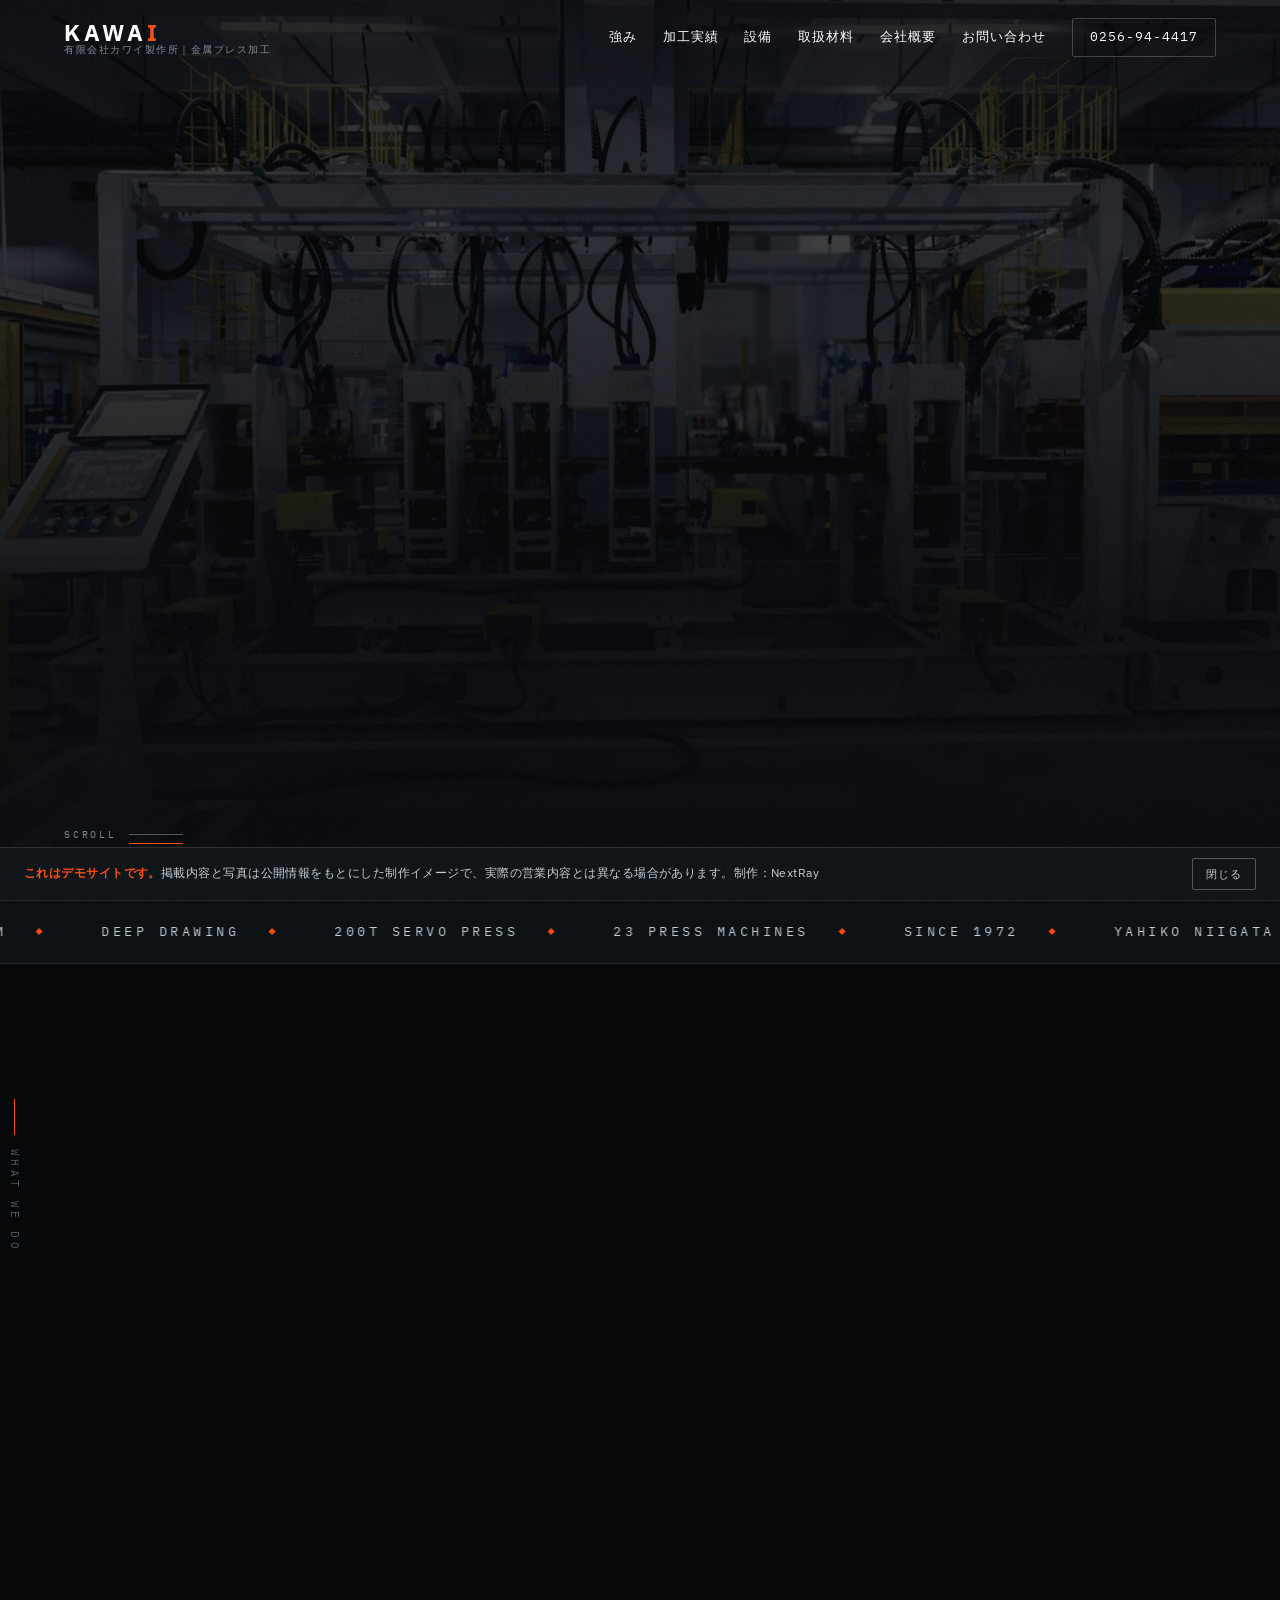
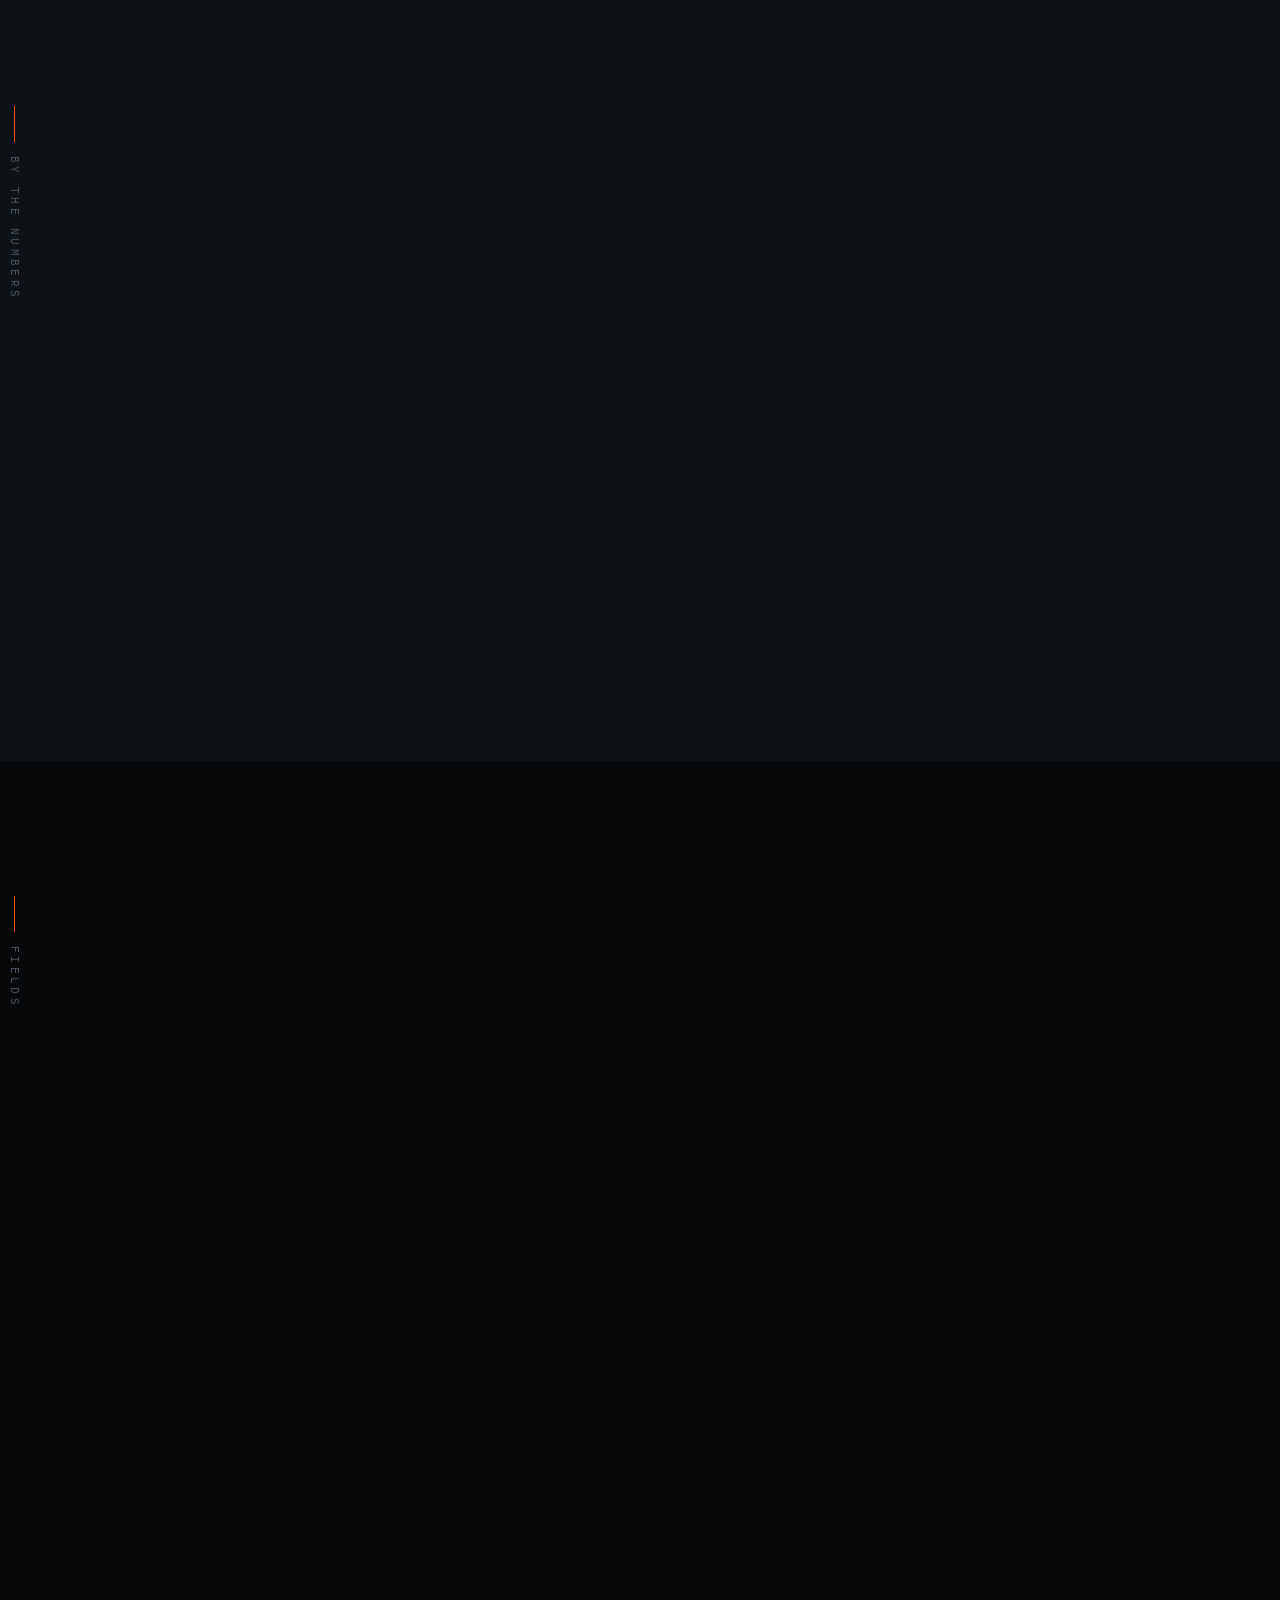
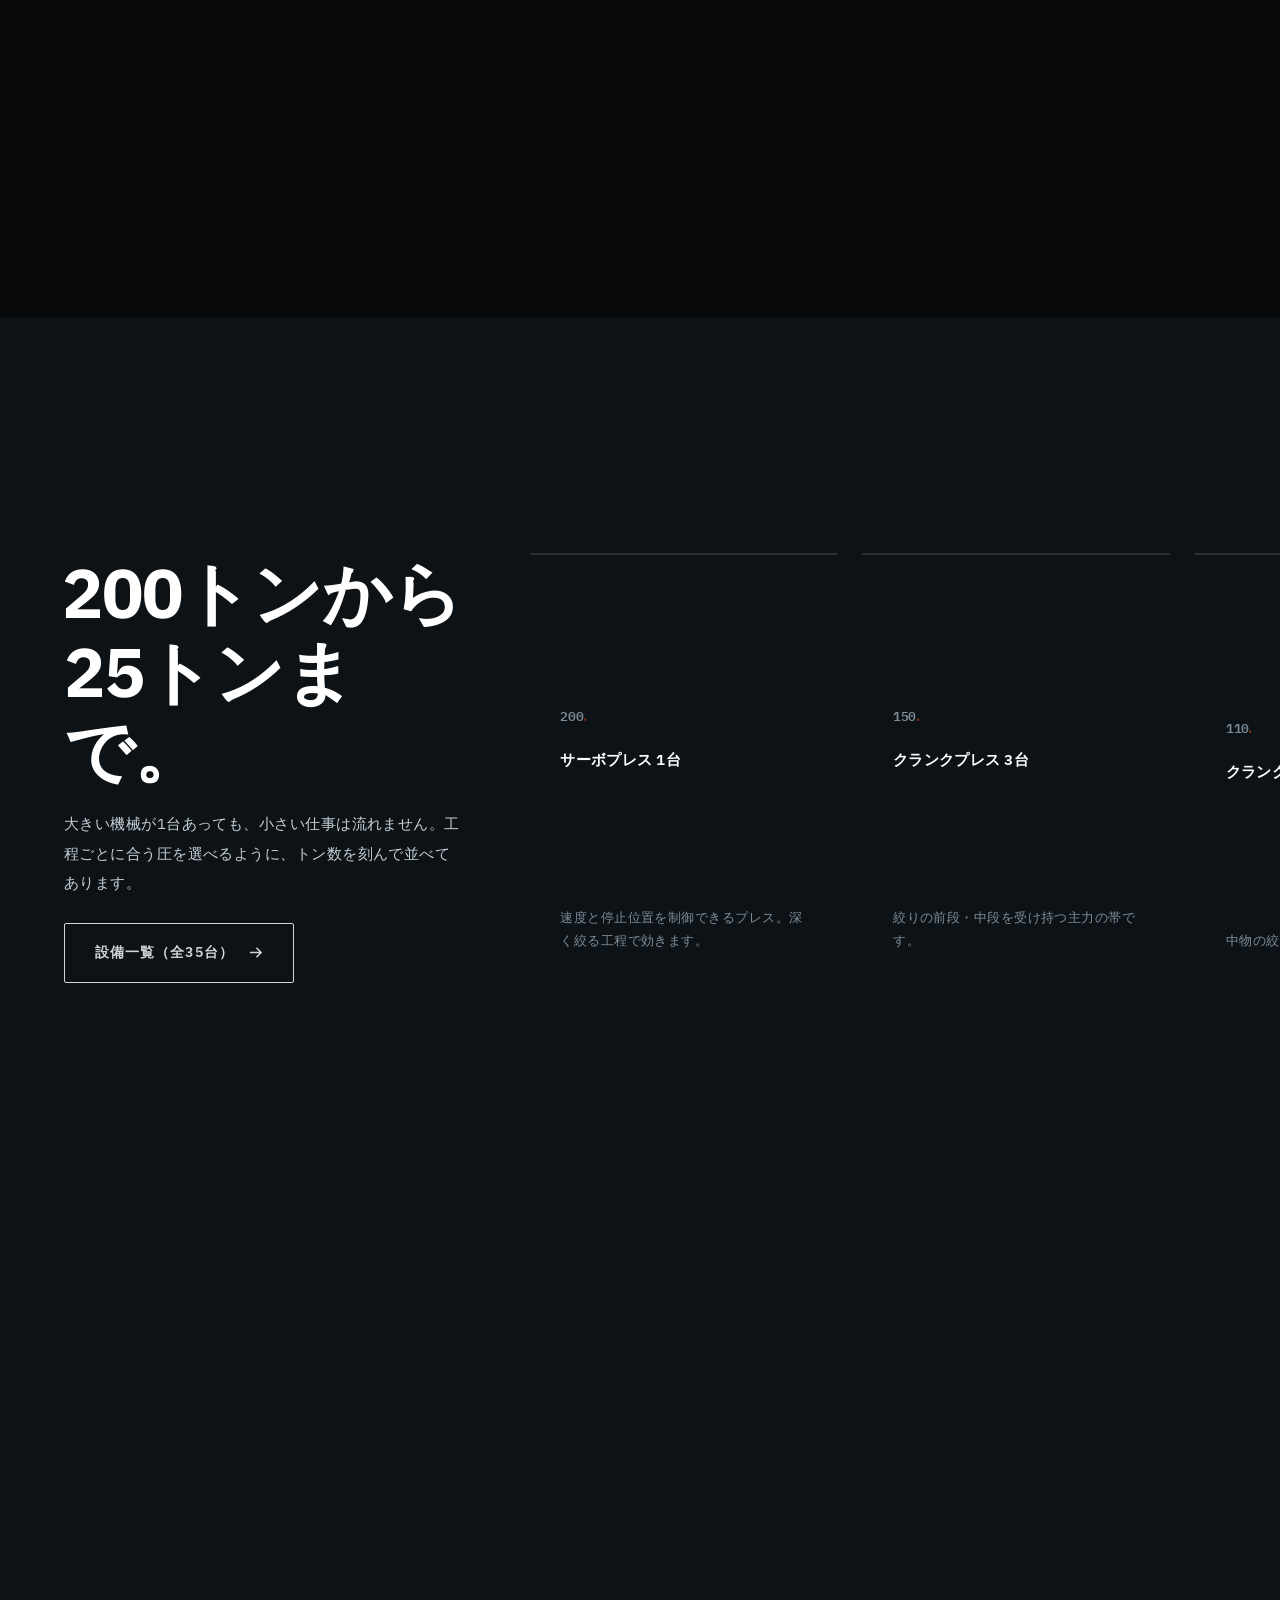
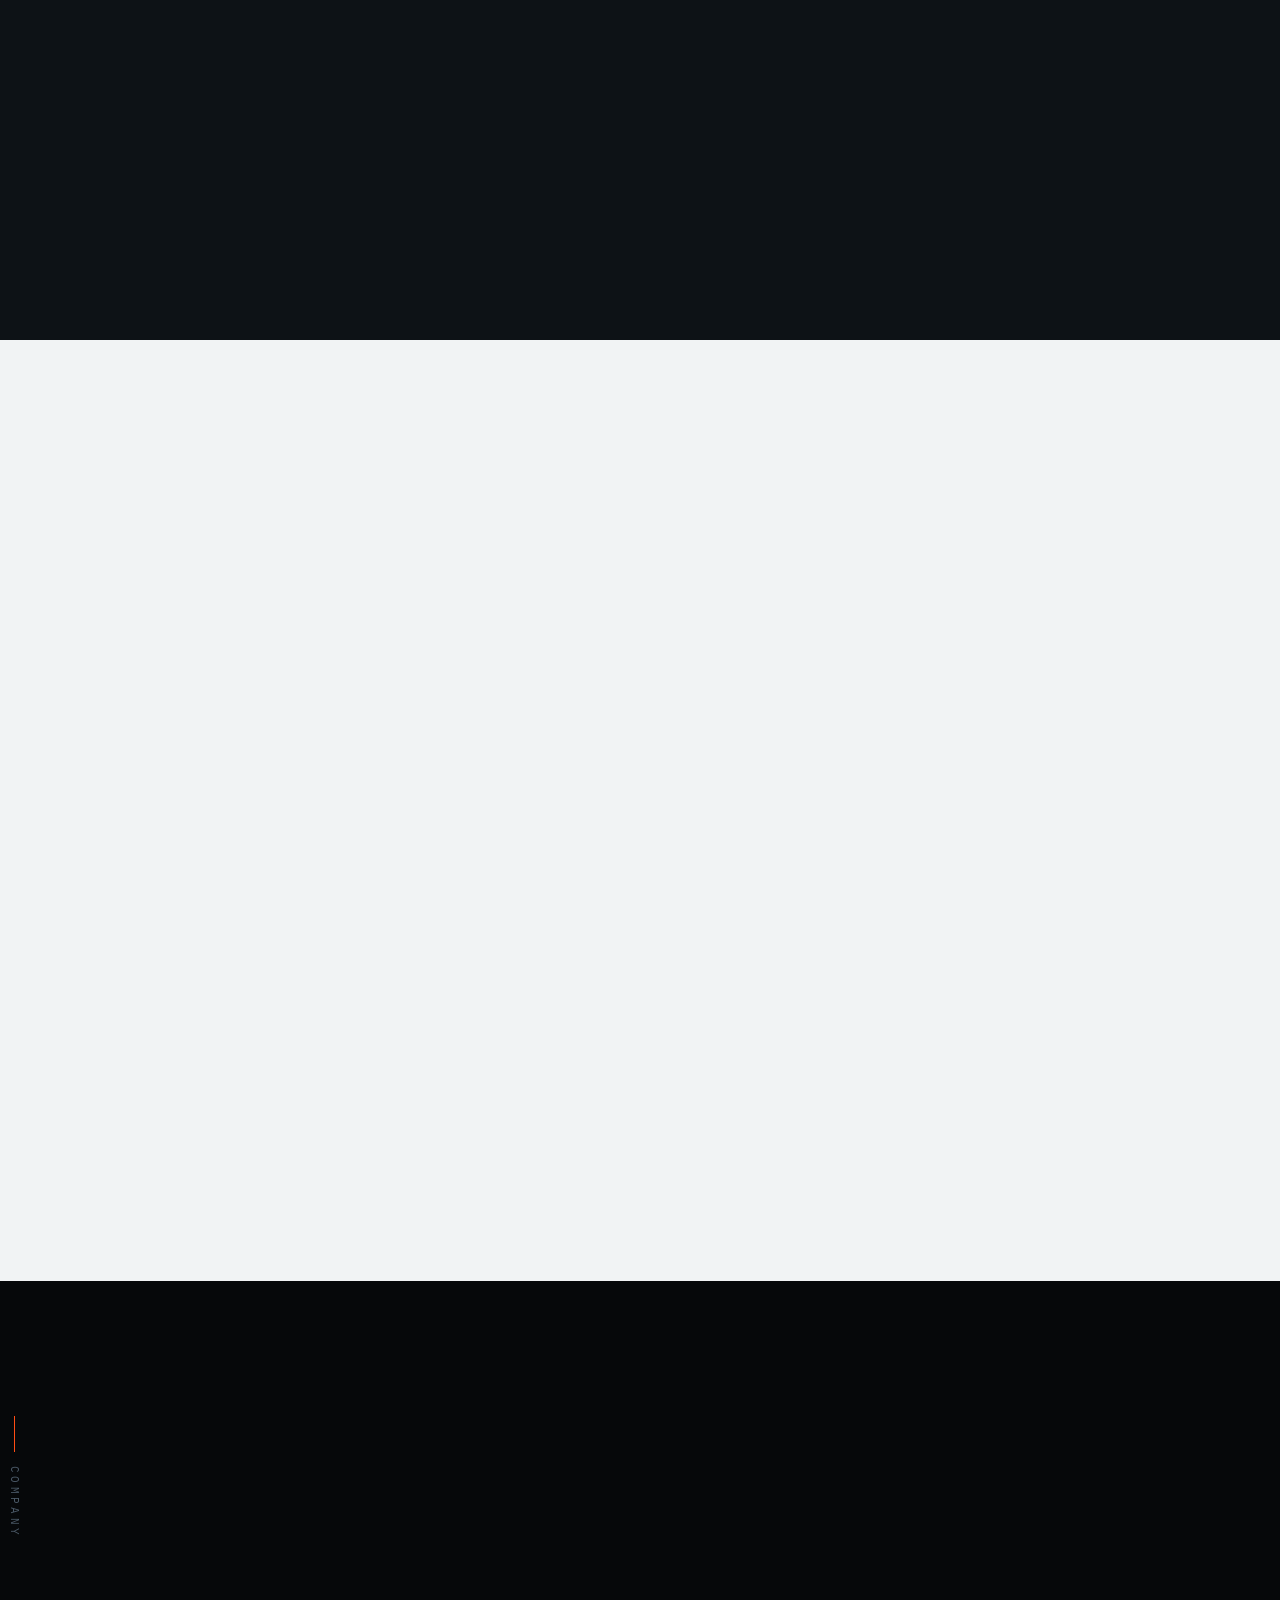
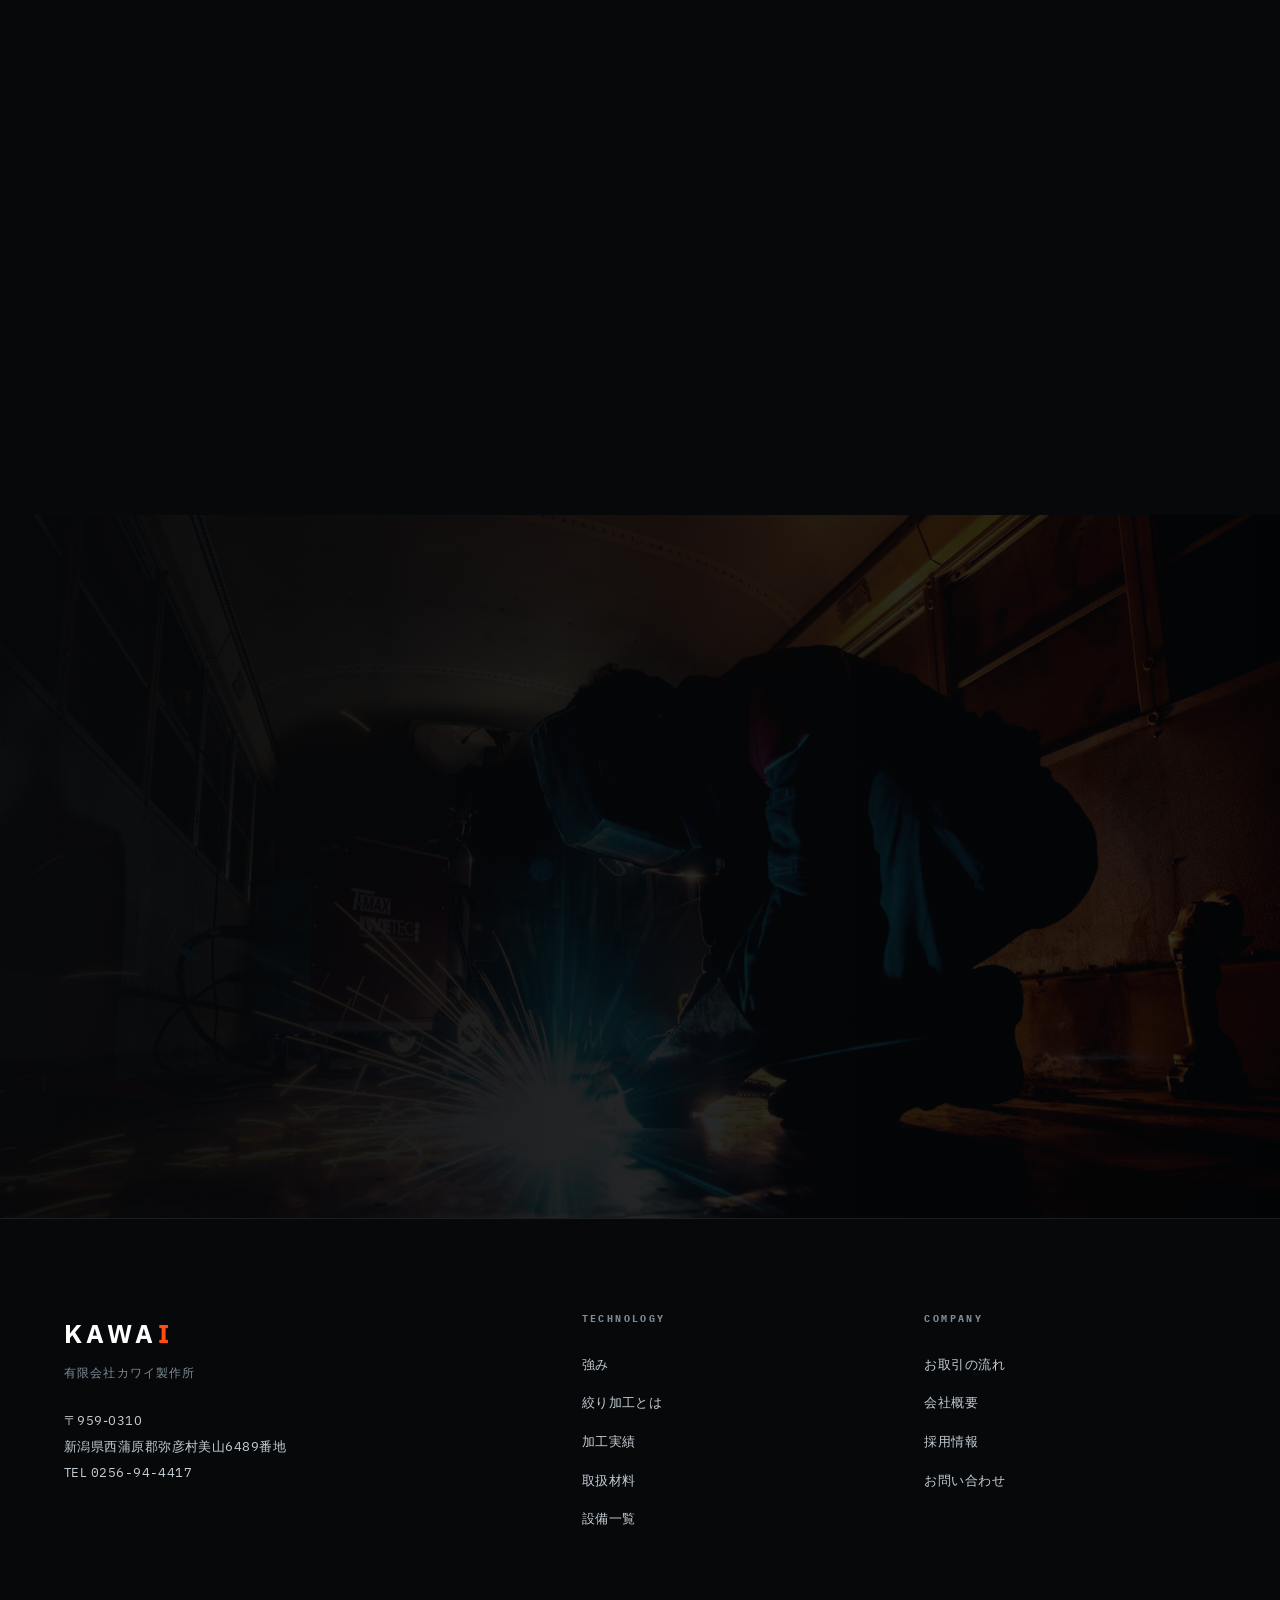
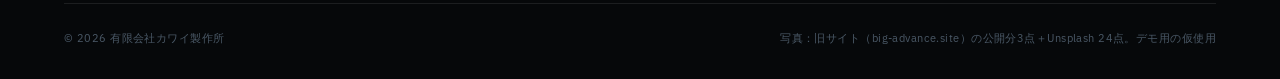
==== index.html @ a00d1c65 "カワイ製作所 デモサイト（10ページ） 薄物ステンレス絞り加工の提案用デモ。旧サイト（ビッグアドバンス内5ページ）の リニューアル提案として制作。静的HTML＋CSS＋素のJS、外部ライブラリ0件。 " ====
<!DOCTYPE html>
<html lang="ja">
<head>
<meta charset="UTF-8">
<meta name="viewport" content="width=device-width, initial-scale=1">
<title>金属プレス加工なら有限会社カワイ製作所｜新潟県弥彦村｜薄物ステンレス絞り加工</title>
<meta name="description" content="新潟県西蒲原郡弥彦村の金属プレス加工、有限会社カワイ製作所。薄物ステンレスの絞り加工が得意です。25トンから200トンまでプレス機23台。空調設備・自動車関連部品・調理器具。電話 0256-94-4417。">
<link rel="canonical" href="https://nextrayjp.github.io/kawai-demo/">
<meta name="robots" content="noindex, nofollow">
<meta property="og:type" content="website">
<meta property="og:title" content="金属プレス加工なら有限会社カワイ製作所｜新潟県弥彦村｜薄物ステンレス絞り加工">
<meta property="og:description" content="新潟県西蒲原郡弥彦村の金属プレス加工、有限会社カワイ製作所。薄物ステンレスの絞り加工が得意です。25トンから200トンまでプレス機23台。空調設備・自動車関連部品・調理器具。電話 0256-94-4417。">
<meta property="og:image" content="https://nextrayjp.github.io/kawai-demo/images/hero-press.jpg">
<meta property="og:site_name" content="有限会社カワイ製作所">
<meta name="twitter:card" content="summary_large_image">
<meta name="theme-color" content="#06080A">
<link rel="icon" href="data:image/svg+xml,%3Csvg xmlns='http://www.w3.org/2000/svg' viewBox='0 0 100 100'%3E%3Crect width='100' height='100' fill='%2306080A'/%3E%3Ccircle cx='50' cy='50' r='27' fill='none' stroke='%23FF4D14' stroke-width='9'/%3E%3Cpath d='M50 12v18M50 70v18' stroke='%23F1F3F4' stroke-width='9'/%3E%3C/svg%3E">
<link rel="preconnect" href="https://fonts.googleapis.com">
<link rel="preconnect" href="https://fonts.gstatic.com" crossorigin>
<!-- 欧文だけ。IBM Plex は数字が揃う。和文Webフォントは数MBあるので読み込まない -->
<link href="https://fonts.googleapis.com/css2?family=IBM+Plex+Mono:wght@400;500;600&family=IBM+Plex+Sans:wght@400;500;600;700&display=swap" rel="stylesheet">
<link rel="stylesheet" href="assets/site.css?v=20260903c">
<script type="application/ld+json">
{
  "@context": "https://schema.org",
  "@type": "Organization",
  "name": "有限会社カワイ製作所",
  "alternateName": "カワイ製作所",
  "url": "https://nextrayjp.github.io/kawai-demo/",
  "logo": "https://nextrayjp.github.io/kawai-demo/images/koujou-gaikan.png",
  "image": "https://nextrayjp.github.io/kawai-demo/images/hero-press.jpg",
  "description": "新潟県西蒲原郡弥彦村の金属プレス加工。薄物ステンレスの絞り加工を得意とし、空調設備・自動車関連部品・調理器具の部品を手がけています。",
  "telephone": "+81-256-94-4417",
  "foundingDate": "1972-01-04",
  "numberOfEmployees": { "@type": "QuantitativeValue", "value": 11 },
  "address": {
    "@type": "PostalAddress",
    "addressCountry": "JP",
    "postalCode": "959-0310",
    "addressRegion": "新潟県",
    "addressLocality": "西蒲原郡弥彦村",
    "streetAddress": "美山6489番地"
  },
  "makesOffer": {
    "@type": "Offer",
    "itemOffered": {
      "@type": "Service",
      "name": "金属プレス加工（薄物ステンレス絞り加工）",
      "serviceType": "Metal stamping / Deep drawing"
    }
  }
}
</script>
</head>
<body>
<header class="hd" id="hd">
  <a href="index.html" class="hd-logo">
    <b>KAWA<i>I</i></b>
    <span>有限会社カワイ製作所｜金属プレス加工</span>
  </a>
  <nav class="hd-nav" id="nav" aria-label="メインメニュー">
    <a href="strength.html">強み</a><a href="products.html">加工実績</a><a href="equipment.html">設備</a><a href="materials.html">取扱材料</a><a href="company.html">会社概要</a><a href="contact.html">お問い合わせ</a>
    <a class="hd-tel" href="tel:0256944417">0256-94-4417</a>
  </nav>
  <button class="burger" id="burger" type="button" aria-label="メニューを開く" aria-expanded="false" aria-controls="nav"><i></i><i></i><i></i></button>
</header>
<main>
<section class="hero">
  <div class="hero-bg"><img src="images/hero-press.jpg" alt="プレス機が並ぶ加工現場" fetchpriority="high"></div>
  <div class="hero-in">
    <div class="wrap">
      <h1 class="t-xl rv">薄いステンレスを、<em>絞る</em>。<br>その一点で、五十四年。</h1>
      <div class="hero-row">
        <div>
          <p class="hero-lead rv rv-1">新潟県弥彦村。25トンから200トンまで23台のプレス機を並べ、空調設備・自動車関連部品・調理器具の部品を叩き出しています。形が出るまで工程を割り、割った工程を全部この建屋の中で通す。だから短く上がります。</p>
          <div style="display:flex;flex-wrap:wrap;gap:14px;margin-top:30px" class="rv rv-2">
            <a class="btn " href="contact.html">加工のご相談 <svg viewBox="0 0 16 16" fill="none" stroke="currentColor" stroke-width="1.6" aria-hidden="true"><path d="M2 8h12M9 3l5 5-5 5"/></svg></a>
            <a class="btn btn--line" href="equipment.html">設備を見る <svg viewBox="0 0 16 16" fill="none" stroke="currentColor" stroke-width="1.6" aria-hidden="true"><path d="M2 8h12M9 3l5 5-5 5"/></svg></a>
          </div>
        </div>
        <dl class="hero-fig rv rv-3">
          <div><dt>Founded</dt><dd class="n">1972</dd></div>
          <div><dt>Press machines</dt><dd class="n">23<u>台</u></dd></div>
          <div><dt>Max capacity</dt><dd class="n">200<u>t</u></dd></div>
        </dl>
      </div>
    </div>
  </div>
  <p class="scroll-cue">SCROLL<i></i></p>
</section><div class="marq" aria-hidden="true"><div class="marq-t"><span>STAINLESS</span><span>ALUMINIUM</span><span>BRASS</span><span>PHOSPHOR BRONZE</span><span>TITANIUM</span><span>DEEP DRAWING</span><span>200T SERVO PRESS</span><span>23 PRESS MACHINES</span><span>SINCE 1972</span><span>YAHIKO NIIGATA</span></div></div><section class="sec">
  <div class="wrap rel" style="margin-bottom:clamp(56px,8vw,104px)">
    <span class="side">What we do</span>
    <h2 class="t-l rv">難しいのは、薄いこと。</h2>
    <p class="t-s rv rv-1" style="margin-top:26px;max-width:46ch">板が薄いほど、絞れば割れ、押さえればしわが寄ります。逃げ場が狭い。カワイ製作所が引き受けてきたのは、その狭いところです。</p>
  </div>
  <div class="stack"><article class="st rv">
  <div class="st-ph"><img src="images/seihin-ichiran.png" alt="ステンレスを絞った加工品の一例" loading="lazy"><span class="st-no">01</span></div>
  <div class="st-body">
    <h3 class="t-m">薄物ステンレスの絞り加工</h3>
    <p class="t-s">ステンレスは加工硬化が強く、絞るそばから硬くなります。一度で出ない形は工程を割って少しずつ引く。その割り方が仕事の中身です。</p>
    <a class="ln" href="drawing.html">絞り加工とは<i></i></a>
  </div>
</article><article class="st rv">
  <div class="st-ph"><img src="images/press-line.png" alt="自社工場に並ぶプレス機の列" loading="lazy"><span class="st-no">02</span></div>
  <div class="st-body">
    <h3 class="t-m">多工程を、自社の中で通す</h3>
    <p class="t-s">抜く・絞る・穴を開ける・ねじを立てる・面を取る。外に出さず建屋の中で回せるので、工程間で荷物が止まりません。</p>
    <a class="ln" href="equipment.html">設備一覧<i></i></a>
  </div>
</article><article class="st rv">
  <div class="st-ph"><img src="images/panel-01.jpg" alt="プレスラインの操作盤" loading="lazy"><span class="st-no">03</span></div>
  <div class="st-body">
    <h3 class="t-m">同時に来ても、受けられる</h3>
    <p class="t-s">他社との納期がぶつかっている案件、複数を同時に走らせたい案件。台数があるぶん、機械を組み替えて短納期に寄せられます。</p>
    <a class="ln" href="strength.html">3つの強み<i></i></a>
  </div>
</article></div>
</section><section class="sec sec--ink">
  <div class="wrap rel">
    <span class="side">By the numbers</span>
    <h2 class="t-l rv" style="margin-bottom:clamp(40px,5vw,64px)">数字で見る<br>カワイ製作所。</h2>
    <dl class="figs rv rv-1"><div class="fig"><dt>Founded</dt><dd class="n"><span data-to="1972">0</span></dd><p>1972年1月4日設立。弥彦村で操業を続けています。</p></div><div class="fig"><dt>Press</dt><dd class="n"><span data-to="23">0</span><u>台</u></dd><p>25トンから200トンまで。サーボプレス1台を含みます。</p></div><div class="fig"><dt>Equipment</dt><dd class="n"><span data-to="35">0</span><u>台</u></dd><p>プレス機23台＋タッピング・旋盤・研磨などの周辺12台。</p></div><div class="fig"><dt>Coil feeder</dt><dd class="n"><span data-to="2.3">0</span><u>mm</u></dd><p>NCコイルフィーダーが通せる板厚の上限です。</p></div></dl>
    <p class="t-xs rv" style="margin-top:22px">※ 台数は設備一覧の実台数を数えたもの。詳細は<a href="equipment.html" style="color:var(--fire)">設備一覧</a>に載せています。</p>
  </div>
</section><section class="sec">
  <div class="wrap rel">
    <span class="side">Fields</span>
    <div class="two two--l">
      <div>
        <h2 class="t-l rv">部品は、<br>暮らしの裏側に<br>あります。</h2>
        <p class="t-s rv rv-1" style="margin-top:26px;max-width:44ch">空調設備。自動車関連部品。調理器具。いずれも表からは見えないところで、絞られたステンレスが形を受け持っています。人目に触れない部品ほど、寸法が狂うと全部が止まる。だから同じ形を、同じ精度で出し続けることが仕事になります。</p>
        <div class="rows rv rv-2" style="margin-top:34px">
          <div class="row"><span class="n">01</span><div><h3>空調設備</h3><p>筐体まわり・風の通り道の部品</p></div><span class="qty"></span></div>
          <div class="row"><span class="n">02</span><div><h3>自動車関連部品</h3><p>繰り返し数量の出る絞り物</p></div><span class="qty"></span></div>
          <div class="row"><span class="n">03</span><div><h3>調理器具</h3><p>深さと面のきれいさが要るもの</p></div><span class="qty"></span></div>
        </div>
        <div class="rv rv-3" style="margin-top:34px"><a class="btn btn--line" href="products.html">加工実績を見る <svg viewBox="0 0 16 16" fill="none" stroke="currentColor" stroke-width="1.6" aria-hidden="true"><path d="M2 8h12M9 3l5 5-5 5"/></svg></a></div>
      </div>
      <div class="rv rv-1" style="display:grid;grid-template-columns:1fr 1fr;gap:clamp(8px,1vw,14px)">
        <div class="pic pic--43" style="grid-column:1 / -1"><img src="images/cook-01.jpg" alt="調理器具" loading="lazy"></div>
        <div class="pic pic--43"><img src="images/auto-02.jpg" alt="自動車の部品" loading="lazy"></div>
        <div class="pic pic--43"><img src="images/coil-01.jpg" alt="コイル材" loading="lazy"></div>
      </div>
    </div>
  </div>
</section><section class="rail-outer sec--ink">
  <div class="rail-sticky">
    <div class="rail">
      <div class="rail-hd">
        <h2 class="t-l">200トンから<br>25トンまで。</h2>
        <p class="t-s" style="margin-bottom:26px">大きい機械が1台あっても、小さい仕事は流れません。工程ごとに合う圧を選べるように、トン数を刻んで並べてあります。</p>
        <a class="btn btn--line" href="equipment.html">設備一覧（全35台） <svg viewBox="0 0 16 16" fill="none" stroke="currentColor" stroke-width="1.6" aria-hidden="true"><path d="M2 8h12M9 3l5 5-5 5"/></svg></a>
      </div>
      <article class="card"><p class="card-n n">200<u>t</u></p><h3>サーボプレス 1台</h3><p>速度と停止位置を制御できるプレス。深く絞る工程で効きます。</p></article><article class="card"><p class="card-n n">150<u>t</u></p><h3>クランクプレス 3台</h3><p>絞りの前段・中段を受け持つ主力の帯です。</p></article><article class="card"><p class="card-n n">110<u>t</u></p><h3>クランクプレス 3台</h3><p>中物の絞りと抜きを受けます。</p></article><article class="card"><p class="card-n n">100<u>t</u></p><h3>クランクプレス 1台</h3><p>110tと80tの間を埋める1台です。</p></article><article class="card"><p class="card-n n">80<u>t</u></p><h3>クランクプレス 8台</h3><p>いちばん台数が多い層。同時進行がここで効きます。</p></article><article class="card"><p class="card-n n">75<u>t</u></p><h3>クランクプレス 3台</h3><p>小物の絞りと仕上げの工程を担います。</p></article><article class="card"><p class="card-n n">60<u>t</u></p><h3>クランクプレス 1台</h3><p>薄板の抜き・曲げに合わせて使います。</p></article><article class="card"><p class="card-n n">45<u>t</u></p><h3>クランクプレス 2台</h3><p>軽い工程を並列で流すための台です。</p></article><article class="card"><p class="card-n n">25<u>t</u></p><h3>クランクプレス 1台</h3><p>小さな抜き・仕上げの工程まで自社で完結します。</p></article>
    </div>
  </div>
</section><section class="sec sec--paper">
  <div class="wrap rel">
    <div class="two two--l" style="align-items:end;margin-bottom:clamp(40px,5vw,64px)">
      <h2 class="t-l rv">6種類を、<br>同じ建屋で扱います。</h2>
      <p class="t-s rv rv-1">材料が変われば、絞りの効き方も、金型の当たり方も変わります。同じ工場でどれも回せることが、そのまま相談のしやすさになります。得意なのはステンレスの絞り。ばね性の要るりん青銅、軽さのアルミ、電気を通す真鍮・黄銅、そしてチタン。</p>
    </div>
    <div class="mats rv rv-1"><div class="mat"><b>SUS</b><span>ステンレス</span></div><div class="mat"><b>AL</b><span>アルミ</span></div><div class="mat"><b>BS</b><span>真鍮</span></div><div class="mat"><b>BSP</b><span>黄銅</span></div><div class="mat"><b>PB</b><span>りん青銅</span></div><div class="mat"><b>TI</b><span>チタン</span></div></div>
    <div class="rv rv-2" style="margin-top:clamp(46px,6vw,72px)"><a class="btn btn--line" href="materials.html">取扱材料の詳細 <svg viewBox="0 0 16 16" fill="none" stroke="currentColor" stroke-width="1.6" aria-hidden="true"><path d="M2 8h12M9 3l5 5-5 5"/></svg></a></div>
  </div>
</section><section class="sec">
  <div class="wrap rel">
    <span class="side">Company</span>
    <div class="two two--r">
      <div class="rv" style="display:grid;gap:clamp(8px,1vw,14px)">
        <div class="pic pic--169"><img src="images/koujou-gaikan.png" alt="有限会社カワイ製作所の工場外観" loading="lazy"></div>
        <div class="pic pic--169"><img src="images/field-02.jpg" alt="弥彦周辺の田園風景" loading="lazy"></div>
      </div>
      <div>
        <h2 class="t-l rv">弥彦の田んぼの<br>真ん中に、<br>工場があります。</h2>
        <p class="t-s rv rv-1" style="margin-top:26px;max-width:42ch">1972年設立。社員11名。弥彦山を背にした美山の工場で、材料が入り、絞られ、出ていきます。大きくはありません。そのぶん、電話をもらってから現場までが短い。</p>
        <div class="rv rv-2" style="display:flex;flex-wrap:wrap;gap:14px;margin-top:32px">
          <a class="btn btn--line" href="company.html">会社概要 <svg viewBox="0 0 16 16" fill="none" stroke="currentColor" stroke-width="1.6" aria-hidden="true"><path d="M2 8h12M9 3l5 5-5 5"/></svg></a>
          <a class="btn btn--line" href="recruit.html">採用情報 <svg viewBox="0 0 16 16" fill="none" stroke="currentColor" stroke-width="1.6" aria-hidden="true"><path d="M2 8h12M9 3l5 5-5 5"/></svg></a>
        </div>
      </div>
    </div>
  </div>
</section><section class="call">
  <div class="call-bg"><img src="images/sparks-03.jpg" alt="" loading="lazy"></div>
  <div class="call-in wrap">
    <h2 class="t-l rv">図面が1枚あれば、話が早い。<br>まずは電話でも構いません。</h2>
    <p class="t-s rv rv-1" style="max-width:52ch;margin-top:22px">できる・できないの見当は、その場で付きます。板厚、材質、数量、いつ要るか。この4つが分かれば、あとはこちらで組み立てます。</p>
    <div class="call-row rv rv-2">
      <a class="call-tel" href="tel:0256944417"><b>0256-94-4417</b><span>TEL</span></a>
      <a class="btn " href="contact.html">お問い合わせフォーム <svg viewBox="0 0 16 16" fill="none" stroke="currentColor" stroke-width="1.6" aria-hidden="true"><path d="M2 8h12M9 3l5 5-5 5"/></svg></a>
    </div>
  </div>
</section>
</main>
<footer class="ft">
  <div class="wrap">
    <div class="ft-top">
      <div class="ft-logo">
        <b>KAWA<i>I</i></b>
        <span>有限会社カワイ製作所</span>
        <address>〒959-0310<br>新潟県西蒲原郡弥彦村美山6489番地<br>TEL <a href="tel:0256944417">0256-94-4417</a></address>
      </div>
      <nav class="ft-col" aria-label="Technology"><h4>Technology</h4><a href="strength.html">強み</a><a href="drawing.html">絞り加工とは</a><a href="products.html">加工実績</a><a href="materials.html">取扱材料</a><a href="equipment.html">設備一覧</a></nav><nav class="ft-col" aria-label="Company"><h4>Company</h4><a href="process.html">お取引の流れ</a><a href="company.html">会社概要</a><a href="recruit.html">採用情報</a><a href="contact.html">お問い合わせ</a></nav>
    </div>
    <div class="ft-bot">
      <span>&copy; <span data-year></span> 有限会社カワイ製作所</span>
      <span>写真：旧サイト（big-advance.site）の公開分3点＋Unsplash 24点。デモ用の仮使用</span>
    </div>
  </div>
</footer>

<!-- ▼ デモサイトのときだけ。本番では common.py の DEMO を False にする -->
<div class="demo-bar" id="demobar">
  <span><b>これはデモサイトです。</b>掲載内容と写真は公開情報をもとにした制作イメージで、実際の営業内容とは異なる場合があります。制作：NextRay</span>
  <button id="demoClose" type="button">閉じる</button>
</div>
<script>
(function(){var b=document.getElementById('demobar'),c=document.getElementById('demoClose');
if(c){c.addEventListener('click',function(){b.hidden=true});}})();
</script>
<!-- ▲ -->

<script src="assets/site.js?v=20260903c"></script>
</body>
</html>
---- assets/site.css ----
/* =========================================================
   有限会社カワイ製作所 デモサイト
   NextRay 2026-09  /  assets/site.css
   ---------------------------------------------------------
   考え方
     プレスの動きは3つ ── 送る（横）・叩く（縦）・抜ける（奥）。
     ページの動きも、その3つだけで組む。それ以外の動きは足さない。

     ・写真は断ち切る。箱に入れない
     ・見出しは大きく振る。本文は小さく置く。中間の大きさを作らない
     ・橙は「絞る」「電話」「数字の単位」だけ。それ以外は鋼の灰
     ・罫線を引かない。段差は「地の明るさ」で作る

   構成
     01 トークン        08 断ち切り（stack）
     02 下地            09 巨大数字（figure）
     03 型              10 横に送る（rail）
     04 器              11 材料（mats）
     05 ヘッダー        12 呼び出し（call）
     06 ヒーロー        13 フッター
     07 送り帯（marq）  14 動き / 15 狭い画面 / 16 下層ページ
   ========================================================= */

/* ---------- 01 トークン ---------- */
:root{
  --void:#06080A;        /* 一番濃い地 */
  --ink:#0D1216;         /* 一段上げた地。段差用 */
  --ink-2:#161E24;       /* さらに一段 */
  --steel:#7C8C99;       /* 補助の文字 */
  --steel-2:#4A5866;
  --mist:#C4CED5;
  --paper:#F1F3F4;       /* 明るい面 */
  --white:#FFFFFF;
  --fire:#FF4D14;        /* 火花。ここぞの1点にしか使わない */

  --w:1320px;
  --gut:clamp(20px,5vw,64px);
  --sec:clamp(110px,15vh,210px);

  --f-en:"IBM Plex Sans","Helvetica Neue",Arial,sans-serif;
  --f-mono:"IBM Plex Mono",ui-monospace,SFMono-Regular,Menlo,monospace;
  --f-jp:"Hiragino Kaku Gothic ProN","Hiragino Sans","Yu Gothic Medium","Yu Gothic",
         "Noto Sans JP","Meiryo",sans-serif;
  --f:var(--f-en),var(--f-jp);

  /* 叩いて止まる曲線。ゆっくり入って、最後に効く */
  --e:cubic-bezier(.16,1,.3,1);
  --e-press:cubic-bezier(.7,0,.2,1);
}

/* ---------- 02 下地 ---------- */
*,*::before,*::after{box-sizing:border-box}
html{-webkit-text-size-adjust:100%;scroll-behavior:smooth}
body{
  margin:0;background:var(--void);color:var(--white);
  font-family:var(--f);font-size:15px;line-height:1.9;
  font-feature-settings:"palt" 1;letter-spacing:.03em;
  -webkit-font-smoothing:antialiased;
  overflow-x:hidden;overflow-wrap:break-word;line-break:strict;
}
img{max-width:100%;height:auto;display:block}
a{color:inherit;text-decoration:none}
ul,ol{margin:0;padding:0;list-style:none}
h1,h2,h3,h4,p,figure,dl,dd,blockquote{margin:0}
button{font:inherit;color:inherit;background:none;border:0;cursor:pointer}
::selection{background:var(--fire);color:#fff}
:focus-visible{outline:2px solid var(--fire);outline-offset:3px}

/* 金属の目。全面に薄く載せる */
body::after{
  content:"";position:fixed;inset:0;z-index:200;pointer-events:none;opacity:.05;
  background-image:url("data:image/svg+xml,%3Csvg xmlns='http://www.w3.org/2000/svg' width='140' height='140'%3E%3Cfilter id='n'%3E%3CfeTurbulence type='fractalNoise' baseFrequency='.85' numOctaves='3'/%3E%3C/filter%3E%3Crect width='140' height='140' filter='url(%23n)'/%3E%3C/svg%3E");
}

/* ---------- 03 型 ---------- */
.t-xl{
  font-size:clamp(42px,8.6vw,146px);line-height:.96;font-weight:700;
  letter-spacing:-.02em;text-indent:-.04em;
}
.t-l{
  font-size:clamp(30px,5.4vw,76px);line-height:1.14;font-weight:700;
  letter-spacing:-.015em;text-indent:-.03em;
}
.t-m{font-size:clamp(20px,2.3vw,30px);line-height:1.5;font-weight:600;letter-spacing:-.01em}
.t-s{font-size:15px;line-height:1.95;color:var(--mist)}
.t-xs{font-size:12.5px;line-height:1.85;color:var(--steel);letter-spacing:.06em}

.mono{font-family:var(--f-mono);font-variant-numeric:tabular-nums}
.fire{color:var(--fire)}

/* 数字はいつも等幅で、単位だけ小さく橙 */
.n{font-family:var(--f-mono);font-weight:600;font-variant-numeric:tabular-nums;letter-spacing:-.03em}
.n u{font-style:normal;text-decoration:none;font-size:.34em;color:var(--fire);margin-left:.14em;letter-spacing:.06em}

/* 画面の端に立てる英字。見出しの上に置く小ラベルの代わり */
.side{
  position:absolute;top:0;left:calc(var(--gut) * -1 + 4px);
  writing-mode:vertical-rl;font-family:var(--f-mono);font-size:11px;
  letter-spacing:.3em;color:var(--steel-2);text-transform:uppercase;
  display:flex;align-items:center;gap:14px;
}
.side::before{content:"";width:1px;height:36px;background:var(--fire)}

/* ---------- 04 器 ---------- */
.wrap{width:min(var(--w),100% - var(--gut)*2);margin-inline:auto}
.sec{position:relative;padding-block:var(--sec)}
.sec--paper{background:var(--paper);color:var(--void)}
.sec--paper .t-s{color:#3B4750}
.sec--paper .t-xs{color:#6C7A85}
.sec--ink{background:var(--ink)}
.rel{position:relative}

/* 断ち切り。画面幅いっぱいに出す */
.bleed{width:100vw;margin-left:50%;transform:translateX(-50%)}

/* ---------- 05 ヘッダー ---------- */
.hd{
  position:fixed;top:0;left:0;right:0;z-index:120;
  display:flex;align-items:center;justify-content:space-between;
  gap:24px;padding:18px var(--gut);
  transition:transform .5s var(--e),background .4s var(--e),padding .4s var(--e);
  mix-blend-mode:normal;
}
.hd.is-stuck{background:rgba(6,8,10,.86);backdrop-filter:blur(14px);padding-block:12px}
.hd.is-hide{transform:translateY(-102%)}
.hd-logo{display:flex;flex-direction:column;line-height:1.15}
.hd-logo b{font-size:23px;font-weight:700;letter-spacing:.16em}
.hd-logo b i{font-style:normal;color:var(--fire)}
.hd-logo span{font-size:9.5px;letter-spacing:.16em;color:var(--steel)}
.hd-nav{display:flex;align-items:center;gap:clamp(14px,2vw,30px)}
.hd-nav a{font-size:13px;letter-spacing:.08em;position:relative;padding-block:6px}
.hd-nav a:not(.hd-tel)::after{
  content:"";position:absolute;left:0;bottom:0;width:100%;height:1px;
  background:var(--fire);transform:scaleX(0);transform-origin:right;
  transition:transform .5s var(--e);
}
.hd-nav a:not(.hd-tel):hover::after{transform:scaleX(1);transform-origin:left}
.hd-tel{
  font-family:var(--f-mono);font-size:13.5px;letter-spacing:.04em;
  padding:9px 17px;border:1px solid rgba(255,255,255,.22);border-radius:2px;
  transition:.4s var(--e);
}
.hd-tel:hover{background:var(--fire);border-color:var(--fire)}
.burger{display:none;width:40px;height:32px;position:relative}
.burger i{position:absolute;left:6px;width:28px;height:1.5px;background:var(--white);transition:.45s var(--e)}
.burger i:nth-child(1){top:9px}
.burger i:nth-child(2){top:15px}
.burger i:nth-child(3){top:21px}
.burger[aria-expanded="true"] i:nth-child(1){top:15px;transform:rotate(45deg)}
.burger[aria-expanded="true"] i:nth-child(2){opacity:0}
.burger[aria-expanded="true"] i:nth-child(3){top:15px;transform:rotate(-45deg)}

/* ---------- 06 ヒーロー ---------- */
.hero{position:relative;min-height:min(100svh,940px);display:flex;align-items:flex-end;overflow:hidden}
.hero-bg{position:absolute;inset:-8% 0;z-index:0;will-change:transform}
.hero-bg img{width:100%;height:100%;object-fit:cover;filter:grayscale(.55) contrast(1.16) brightness(.38)}
.hero-bg::after{
  content:"";position:absolute;inset:0;
  background:linear-gradient(180deg,rgba(6,8,10,.8) 0%,rgba(6,8,10,.42) 30%,rgba(6,8,10,.88) 66%,rgba(6,8,10,.99) 100%);
}
.hero-in{position:relative;z-index:2;width:100%;padding-block:clamp(90px,14vh,150px) clamp(78px,10vh,110px)}
.hero h1{margin-bottom:clamp(24px,3vw,40px)}
.hero h1 em{font-style:normal;color:var(--fire);position:relative;display:inline-block}
.hero-lead{max-width:46ch;color:var(--mist);font-size:clamp(14px,1.15vw,16px)}
.hero-row{display:flex;flex-wrap:wrap;align-items:flex-end;gap:clamp(24px,4vw,64px);margin-top:clamp(34px,4.5vw,56px)}
.hero-fig{display:flex;gap:clamp(22px,3.4vw,52px);margin-left:auto}
.hero-fig div{border-left:1px solid rgba(255,255,255,.16);padding-left:16px}
.hero-fig dt{font-family:var(--f-mono);font-size:10.5px;letter-spacing:.18em;color:var(--mist);text-transform:uppercase;opacity:.75}
.hero-fig dd{margin:2px 0 0;font-size:clamp(26px,3vw,40px)}
.scroll-cue{
  position:absolute;left:var(--gut);bottom:56px;z-index:3;
  font-family:var(--f-mono);font-size:10px;letter-spacing:.28em;color:var(--steel);
  display:flex;align-items:center;gap:12px;
}
.scroll-cue::after{content:"";width:54px;height:1px;background:var(--steel-2);position:relative;overflow:hidden}
.scroll-cue i{
  position:absolute;right:0;bottom:0;width:54px;height:1px;background:var(--fire);
  transform-origin:left;animation:cue 2.4s var(--e) infinite;
}
@keyframes cue{0%{transform:scaleX(0)}55%{transform:scaleX(1)}100%{transform:scaleX(0);transform-origin:right}}

/* ボタン */
.btn{
  display:inline-flex;align-items:center;gap:14px;
  padding:16px 30px;font-size:13.5px;font-weight:600;letter-spacing:.08em;
  background:var(--fire);color:#fff;border-radius:2px;overflow:hidden;position:relative;
  transition:.5s var(--e);
}
.btn svg{width:15px;height:15px;flex:none;transition:transform .5s var(--e)}
.btn:hover{background:#fff;color:var(--void)}
.btn:hover svg{transform:translateX(5px)}
.btn--line{background:transparent;color:inherit;border:1px solid currentColor;opacity:.82}
.btn--line:hover{background:#fff;color:var(--void);border-color:#fff;opacity:1}
.sec--paper .btn--line{border-color:rgba(6,8,10,.3)}
.sec--paper .btn--line:hover{background:var(--void);color:#fff}

/* 矢印つきの小リンク */
.ln{
  display:inline-flex;align-items:center;gap:10px;font-size:13px;font-weight:600;
  letter-spacing:.06em;padding-bottom:5px;position:relative;
}
.ln::after{content:"";position:absolute;left:0;bottom:0;width:100%;height:1px;background:currentColor;opacity:.28;transition:.5s var(--e)}
.ln:hover::after{opacity:1}
.ln i{
  width:20px;height:1px;background:currentColor;position:relative;transition:width .5s var(--e);
}
.ln i::after{content:"";position:absolute;right:0;top:-3px;width:7px;height:7px;border-top:1px solid currentColor;border-right:1px solid currentColor;transform:rotate(45deg)}
.ln:hover i{width:30px}

/* ---------- 07 送り帯 ---------- */
.marq{
  border-block:1px solid rgba(255,255,255,.09);
  padding-block:19px;overflow:hidden;background:var(--ink);
}
.marq-t{display:flex;width:max-content;will-change:transform}
.marq-t span{
  font-family:var(--f-mono);font-size:12.5px;letter-spacing:.28em;color:var(--mist);
  padding-inline:30px;display:inline-flex;align-items:center;gap:30px;white-space:nowrap;
  text-transform:uppercase;
}
.marq-t span::after{content:"";width:5px;height:5px;background:var(--fire);flex:none;transform:rotate(45deg)}

/* ---------- 08 断ち切り（stack） ---------- */
/* 写真は画面の端まで出す。箱に入れない。番号を重ね、左右交互にずらす。
   .stack は wrap の外に置く（幅100vw）。本文の側にだけ余白を持たせる。 */
.stack{display:grid;gap:clamp(70px,10vw,150px)}
.st{position:relative;display:grid;grid-template-columns:1.05fr .95fr;align-items:center}
.st:nth-child(even){direction:rtl}
.st:nth-child(even)>*{direction:ltr}
.st-ph{position:relative;overflow:hidden;aspect-ratio:16/11;background:var(--ink-2)}
.st-ph img{
  width:100%;height:100%;object-fit:cover;
  filter:grayscale(.5) contrast(1.06) brightness(.86);
  transform:scale(1.06);transition:transform 1.3s var(--e),filter 1.1s var(--e);
}
.st:hover .st-ph img{transform:scale(1);filter:grayscale(0) contrast(1.02) brightness(1)}
.st-no{
  position:absolute;top:0;left:0;z-index:2;
  font-family:var(--f-mono);font-size:clamp(64px,9vw,132px);font-weight:600;
  line-height:.8;color:transparent;-webkit-text-stroke:1px rgba(255,255,255,.4);
  transform:translate(14px,8px);pointer-events:none;
}
.st:nth-child(even) .st-no{left:auto;right:0;transform:translate(-14px,8px)}
/* 本文の側。画面端から wrap の内側に合わせて逃がす */
.st-body{
  padding-inline:clamp(24px,5vw,72px);
  padding-right:max(var(--gut),calc((100vw - var(--w)) / 2));
  max-width:min(52ch,100%);
}
.st:nth-child(even) .st-body{
  padding-right:clamp(24px,5vw,72px);
  padding-left:max(var(--gut),calc((100vw - var(--w)) / 2));
  margin-left:auto;
}
.st-body h3{margin-bottom:20px}
.st-body .t-s{margin-bottom:30px;font-size:15.5px}

/* ---------- 09 巨大数字（figure） ---------- */
.figs{display:grid;grid-template-columns:repeat(4,1fr);gap:1px;background:rgba(255,255,255,.09)}
.fig{background:var(--void);padding:clamp(28px,3.4vw,48px) clamp(20px,2.4vw,34px);position:relative;overflow:hidden}
.fig dt{font-family:var(--f-mono);font-size:9.5px;letter-spacing:.22em;color:var(--steel);text-transform:uppercase}
.fig dd{margin:14px 0 16px;font-size:clamp(44px,6.4vw,88px);line-height:.9}
.fig p{font-size:12.5px;line-height:1.8;color:var(--steel)}
/* 走った量だけ下から橙が満ちる */
.fig::after{
  content:"";position:absolute;left:0;bottom:0;width:100%;height:2px;
  background:var(--fire);transform:scaleX(var(--p,0));transform-origin:left;
  transition:transform 1.4s var(--e);
}

/* ---------- 10 横に送る（rail） ----------
   既定は縦積み。JSが動いて、かつ動きを許す環境のときだけ横送りに切り替える。
   ⚠️ ここを逆にすると、JSが死んだときや「視差効果を減らす」がONの端末で
      カードが画面の外に置き去りになり、真っ黒な画面になる。 */
.rail-outer{position:relative}
.rail-sticky{padding-block:var(--sec)}
.rail{display:flex;flex-direction:column;gap:clamp(16px,2vw,32px);
      width:min(var(--w),100% - var(--gut)*2);margin-inline:auto}
.rail-hd{margin-bottom:clamp(20px,3vw,38px)}
.rail-hd h2{margin-bottom:20px}
.card{background:var(--ink);
  padding:clamp(24px,2.4vw,34px);display:flex;flex-direction:column;
  border-top:2px solid rgba(255,255,255,.12);transition:border-color .5s var(--e),background .5s var(--e);
}

html.rail-on .rail-sticky{position:sticky;top:0;height:100svh;display:flex;align-items:center;overflow:hidden;padding-block:0}
html.rail-on .rail{flex-direction:row;width:auto;margin:0;padding-inline:var(--gut);will-change:transform}
html.rail-on .rail-hd{flex:none;width:min(38vw,440px);align-self:center;padding-right:clamp(20px,3vw,50px);margin-bottom:0}
html.rail-on .card{flex:none;width:clamp(230px,24vw,320px)}
.card:hover{border-top-color:var(--fire);background:var(--ink-2)}
.card-n{font-size:clamp(38px,4.4vw,60px);line-height:.9;margin-bottom:18px}
.card h3{font-size:15px;font-weight:600;letter-spacing:.02em;margin-bottom:12px}
.card p{font-size:12.5px;line-height:1.85;color:var(--steel);margin-top:auto}

/* ---------- 11 材料（mats） ---------- */
.mats{display:grid;grid-template-columns:repeat(6,1fr);gap:clamp(10px,1.2vw,18px)}
.mat{
  position:relative;aspect-ratio:3/4;background:var(--ink);overflow:hidden;
  display:flex;flex-direction:column;justify-content:flex-end;
  padding:clamp(14px,1.4vw,20px);transition:.6s var(--e);
}
/* 段違いに置いて、並びを崩す */
.mat:nth-child(2n){transform:translateY(clamp(14px,2.2vw,34px))}
.mat:hover{background:var(--ink-2);transform:translateY(0) scale(1.03)}
.mat:nth-child(2n):hover{transform:translateY(clamp(14px,2.2vw,34px)) scale(1.03)}
.mat b{font-family:var(--f-mono);font-size:clamp(18px,2vw,26px);font-weight:600;letter-spacing:.02em;display:block}
.mat span{font-size:11.5px;color:var(--steel);letter-spacing:.06em}
.mat::before{
  content:"";position:absolute;top:0;left:0;width:100%;height:2px;background:var(--fire);
  transform:scaleX(0);transform-origin:left;transition:transform .6s var(--e);
}
.mat:hover::before{transform:scaleX(1)}
.sec--paper .mat{background:#E4E8EA}
.sec--paper .mat:hover{background:#DADFE2}
.sec--paper .mat span{color:#6C7A85}

/* ---------- 12 呼び出し（call） ---------- */
.call{position:relative;overflow:hidden;padding-block:clamp(110px,16vh,200px)}
.call-bg{position:absolute;inset:-6% 0;z-index:0;will-change:transform}
.call-bg img{width:100%;height:100%;object-fit:cover;filter:grayscale(.35) brightness(.4) contrast(1.14)}
.call-bg::after{content:"";position:absolute;inset:0;background:linear-gradient(90deg,rgba(6,8,10,.9),rgba(6,8,10,.45))}
.call-in{position:relative;z-index:2}
.call-tel{
  display:inline-flex;flex-direction:column;line-height:1;margin-top:clamp(30px,4vw,46px);
}
.call-tel b{
  font-family:var(--f-mono);font-size:clamp(38px,6.4vw,86px);font-weight:600;
  letter-spacing:-.02em;transition:color .4s var(--e);
}
.call-tel:hover b{color:var(--fire)}
.call-tel span{font-family:var(--f-mono);font-size:10px;letter-spacing:.3em;color:var(--steel);margin-top:10px}
.call-row{display:flex;flex-wrap:wrap;align-items:flex-end;gap:clamp(26px,4vw,60px)}

/* ---------- 13 フッター ---------- */
.ft{background:var(--void);border-top:1px solid rgba(255,255,255,.09);padding-block:clamp(56px,7vw,90px) 30px}
.ft-top{display:grid;grid-template-columns:1.6fr 1fr 1fr;gap:clamp(30px,4vw,60px)}
.ft-logo b{font-size:26px;font-weight:700;letter-spacing:.16em;display:block}
.ft-logo b i{font-style:normal;color:var(--fire)}
.ft-logo>span{font-size:11.5px;color:var(--steel);letter-spacing:.1em}
.ft-logo address{font-style:normal;margin-top:22px;font-size:13px;line-height:2;color:var(--mist)}
.ft-logo address a{font-family:var(--f-mono)}
.ft-col h4{font-family:var(--f-mono);font-size:10px;letter-spacing:.24em;color:var(--steel);text-transform:uppercase;margin-bottom:18px}
.ft-col a{display:block;font-size:13px;padding-block:7px;color:var(--mist);transition:.4s var(--e)}
.ft-col a:hover{color:var(--fire);transform:translateX(4px)}
.ft-bot{
  margin-top:clamp(40px,5vw,64px);padding-top:24px;border-top:1px solid rgba(255,255,255,.09);
  display:flex;flex-wrap:wrap;gap:14px;justify-content:space-between;
  font-size:11px;color:var(--steel-2);letter-spacing:.04em;
}

/* ---------- 14 動き ---------- */
/* 下から押し出す。フェードではなく、切り抜きで出す */
.rv{
  clip-path:inset(0 0 100% 0);transform:translateY(28px);
  transition:clip-path 1.05s var(--e),transform 1.05s var(--e);
}
.rv.is-in{clip-path:inset(0 0 0 0);transform:none}
.rv-1{transition-delay:.09s}
.rv-2{transition-delay:.18s}
.rv-3{transition-delay:.27s}

@media(prefers-reduced-motion:reduce){
  *,*::before,*::after{animation-duration:.001ms!important;transition-duration:.001ms!important}
  html{scroll-behavior:auto}
  .rv{clip-path:none;transform:none}
  .hero-bg,.call-bg,.ph-bg{inset:0;transform:none!important}
  .marq-t{transform:none!important}
}

/* ---------- 15 狭い画面 ---------- */
@media(max-width:1080px){
  .figs{grid-template-columns:repeat(2,1fr)}
  .mats{grid-template-columns:repeat(3,1fr)}
  .ft-top{grid-template-columns:1fr 1fr}
  .ft-logo{grid-column:1 / -1}
}
@media(max-width:860px){
  .burger{display:block;z-index:130}
  .hd-nav{
    position:fixed;inset:0;background:rgba(6,8,10,.97);backdrop-filter:blur(16px);
    flex-direction:column;justify-content:center;gap:8px;
    clip-path:circle(0% at calc(100% - 40px) 34px);
    transition:clip-path .8s var(--e);
  }
  .hd-nav.is-open{clip-path:circle(150% at calc(100% - 40px) 34px)}
  .hd-nav a{font-size:22px;font-weight:600;padding-block:12px}
  .hd-tel{margin-top:18px;font-size:18px;padding:14px 26px}
  .st{grid-template-columns:1fr;gap:24px}
  .st:nth-child(even){direction:ltr}
  .st-body,.st:nth-child(even) .st-body{padding-inline:var(--gut);max-width:none;margin-left:0}
  .st-ph{aspect-ratio:16/10}
  .st-no{transform:translate(12px,6px)}
  .st:nth-child(even) .st-no{left:0;right:auto;transform:translate(12px,6px)}
  .side{display:none}
  .hero-fig{margin-left:0;width:100%;justify-content:space-between}
}
@media(max-width:560px){
  .figs{grid-template-columns:1fr}
  .mats{grid-template-columns:repeat(2,1fr)}
  .ft-top{grid-template-columns:1fr}
  .mat:nth-child(2n){transform:none}
  .mat:nth-child(2n):hover{transform:scale(1.03)}
}

/* ---------- 16 下層ページ ---------- */
.ph{position:relative;min-height:clamp(340px,46vh,480px);display:flex;align-items:flex-end;overflow:hidden}
.ph-bg{position:absolute;inset:-8% 0;z-index:0;will-change:transform}
.ph-bg img{width:100%;height:100%;object-fit:cover;filter:grayscale(.5) brightness(.4) contrast(1.1)}
.ph-bg::after{content:"";position:absolute;inset:0;background:linear-gradient(180deg,rgba(6,8,10,.8),rgba(6,8,10,.55) 50%,rgba(6,8,10,.95))}
.ph-in{position:relative;z-index:2;width:100%;padding-block:clamp(50px,7vh,80px)}
.ph-en{font-family:var(--f-mono);font-size:11px;letter-spacing:.3em;color:var(--fire);text-transform:uppercase;margin-bottom:16px;display:block}
.crumb{font-size:11.5px;color:var(--steel);letter-spacing:.05em;padding-block:16px;border-bottom:1px solid rgba(255,255,255,.09)}
.crumb a{color:var(--steel);transition:color .4s var(--e)}
.crumb a:hover{color:var(--fire)}
.crumb span{margin-inline:9px;opacity:.5}

/* 表 */
.tbl{width:100%;border-collapse:collapse;font-size:14px}
.tbl th,.tbl td{padding:19px 4px;border-bottom:1px solid rgba(255,255,255,.11);text-align:left;vertical-align:top;line-height:1.85}
.tbl th{width:clamp(110px,17vw,210px);font-weight:600;color:var(--steel);font-size:12.5px;letter-spacing:.08em}
.tbl td{color:var(--mist)}
.sec--paper .tbl th,.sec--paper .tbl td{border-color:rgba(6,8,10,.13)}
.sec--paper .tbl th{color:#6C7A85}
.sec--paper .tbl td{color:#20282E}

/* 一覧 */
.rows{display:grid;gap:1px;background:rgba(255,255,255,.1)}
.row{background:var(--void);padding:clamp(20px,2.4vw,30px);display:grid;grid-template-columns:auto 1fr auto;gap:clamp(16px,2.4vw,34px);align-items:center}
.row .n{font-size:clamp(24px,2.8vw,38px);line-height:1;flex:none}
.row h3{font-size:15px;font-weight:600;margin-bottom:5px}
.row p{font-size:12.5px;color:var(--steel);line-height:1.8}
.row .qty{font-family:var(--f-mono);font-size:13px;color:var(--steel);white-space:nowrap}
.sec--paper .rows{background:rgba(6,8,10,.12)}
.sec--paper .row{background:var(--paper)}
.sec--paper .row p,.sec--paper .row .qty{color:#6C7A85}

/* 注記 */
.note{
  border-left:2px solid var(--fire);padding:20px 0 20px 22px;
  font-size:12.5px;line-height:1.9;color:var(--steel);
}
.note b{color:var(--mist);font-weight:600}
.sec--paper .note{color:#4A5860}
.sec--paper .note b{color:var(--void)}

/* 段組み */
.two{display:grid;grid-template-columns:1fr 1fr;gap:clamp(26px,4vw,70px);align-items:start}
.two--l{grid-template-columns:1.25fr 1fr}
.two--r{grid-template-columns:1fr 1.25fr}
@media(max-width:860px){.two,.two--l,.two--r{grid-template-columns:1fr}}

/* 写真の枠（下層で使う） */
.pic{position:relative;overflow:hidden;background:var(--ink-2)}
.pic img{width:100%;height:100%;object-fit:cover;filter:grayscale(.4) brightness(.9);transition:1.2s var(--e)}
.pic:hover img{filter:grayscale(0) brightness(1);transform:scale(1.04)}
.pic--43{aspect-ratio:4/3}
.pic--32{aspect-ratio:3/2}
.pic--169{aspect-ratio:16/9}

/* フォーム */
.form{display:grid;gap:22px;max-width:660px}
.fld{display:grid;gap:9px}
.fld label{font-size:12px;letter-spacing:.08em;color:var(--steel)}
.fld label b{color:var(--fire);font-weight:400;margin-left:5px}
.fld input,.fld textarea,.fld select{
  font:inherit;font-size:14px;color:inherit;background:var(--ink);
  border:1px solid rgba(255,255,255,.14);border-radius:2px;padding:14px 16px;
  transition:border-color .4s var(--e),background .4s var(--e);
}
.fld input:focus,.fld textarea:focus,.fld select:focus{outline:none;border-color:var(--fire);background:var(--ink-2)}
.fld textarea{min-height:170px;resize:vertical}

/* デモ注記バー。本番では丸ごと外す */
.demo-bar{
  position:fixed;left:0;right:0;bottom:0;z-index:150;
  display:flex;align-items:center;gap:14px;padding:10px clamp(14px,3vw,24px);
  background:var(--ink);border-top:1px solid rgba(255,255,255,.12);
  font-size:11.5px;line-height:1.65;color:var(--mist);
}
.demo-bar span{flex:1}
.demo-bar b{color:var(--fire)}
.demo-bar button{
  flex:none;border:1px solid rgba(255,255,255,.28);border-radius:2px;
  padding:6px 13px;font-size:11px;letter-spacing:.08em;transition:.4s var(--e);
}
.demo-bar button:hover{background:rgba(255,255,255,.12)}
.demo-bar[hidden]{display:none}
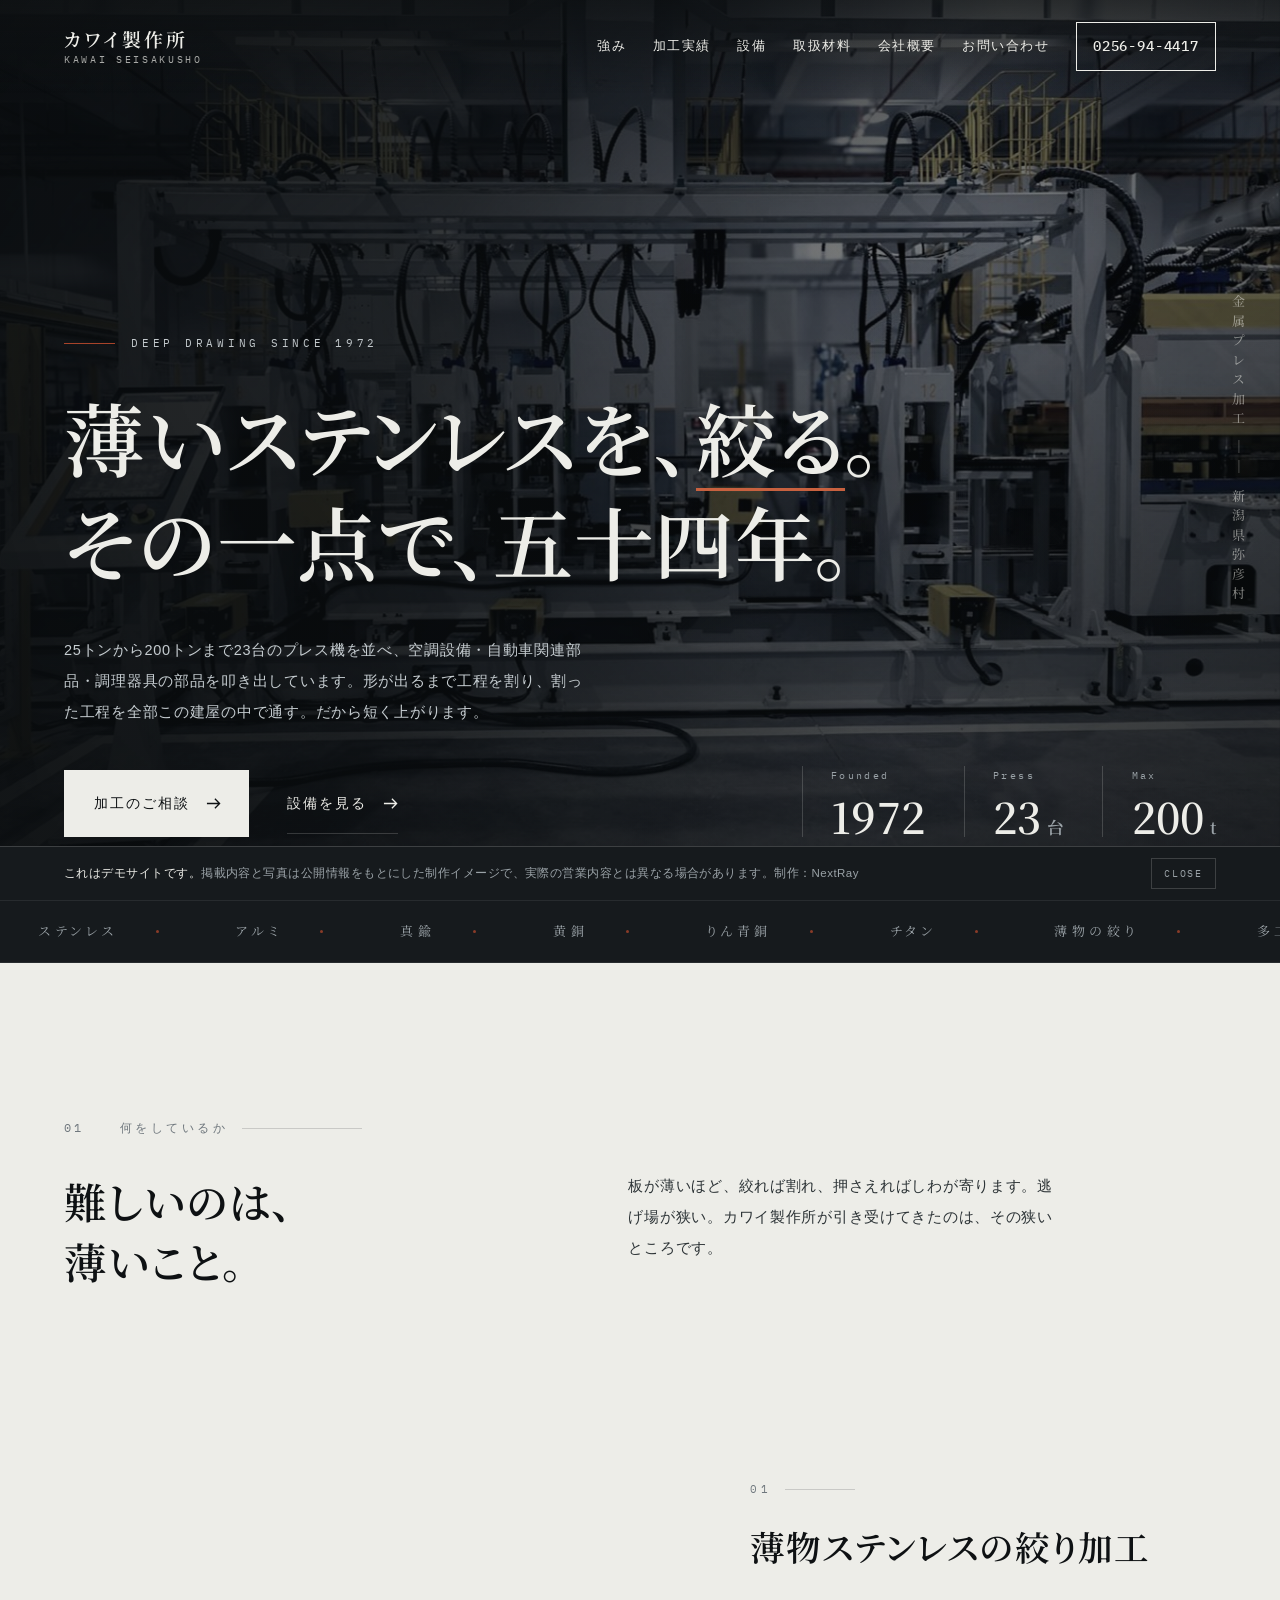
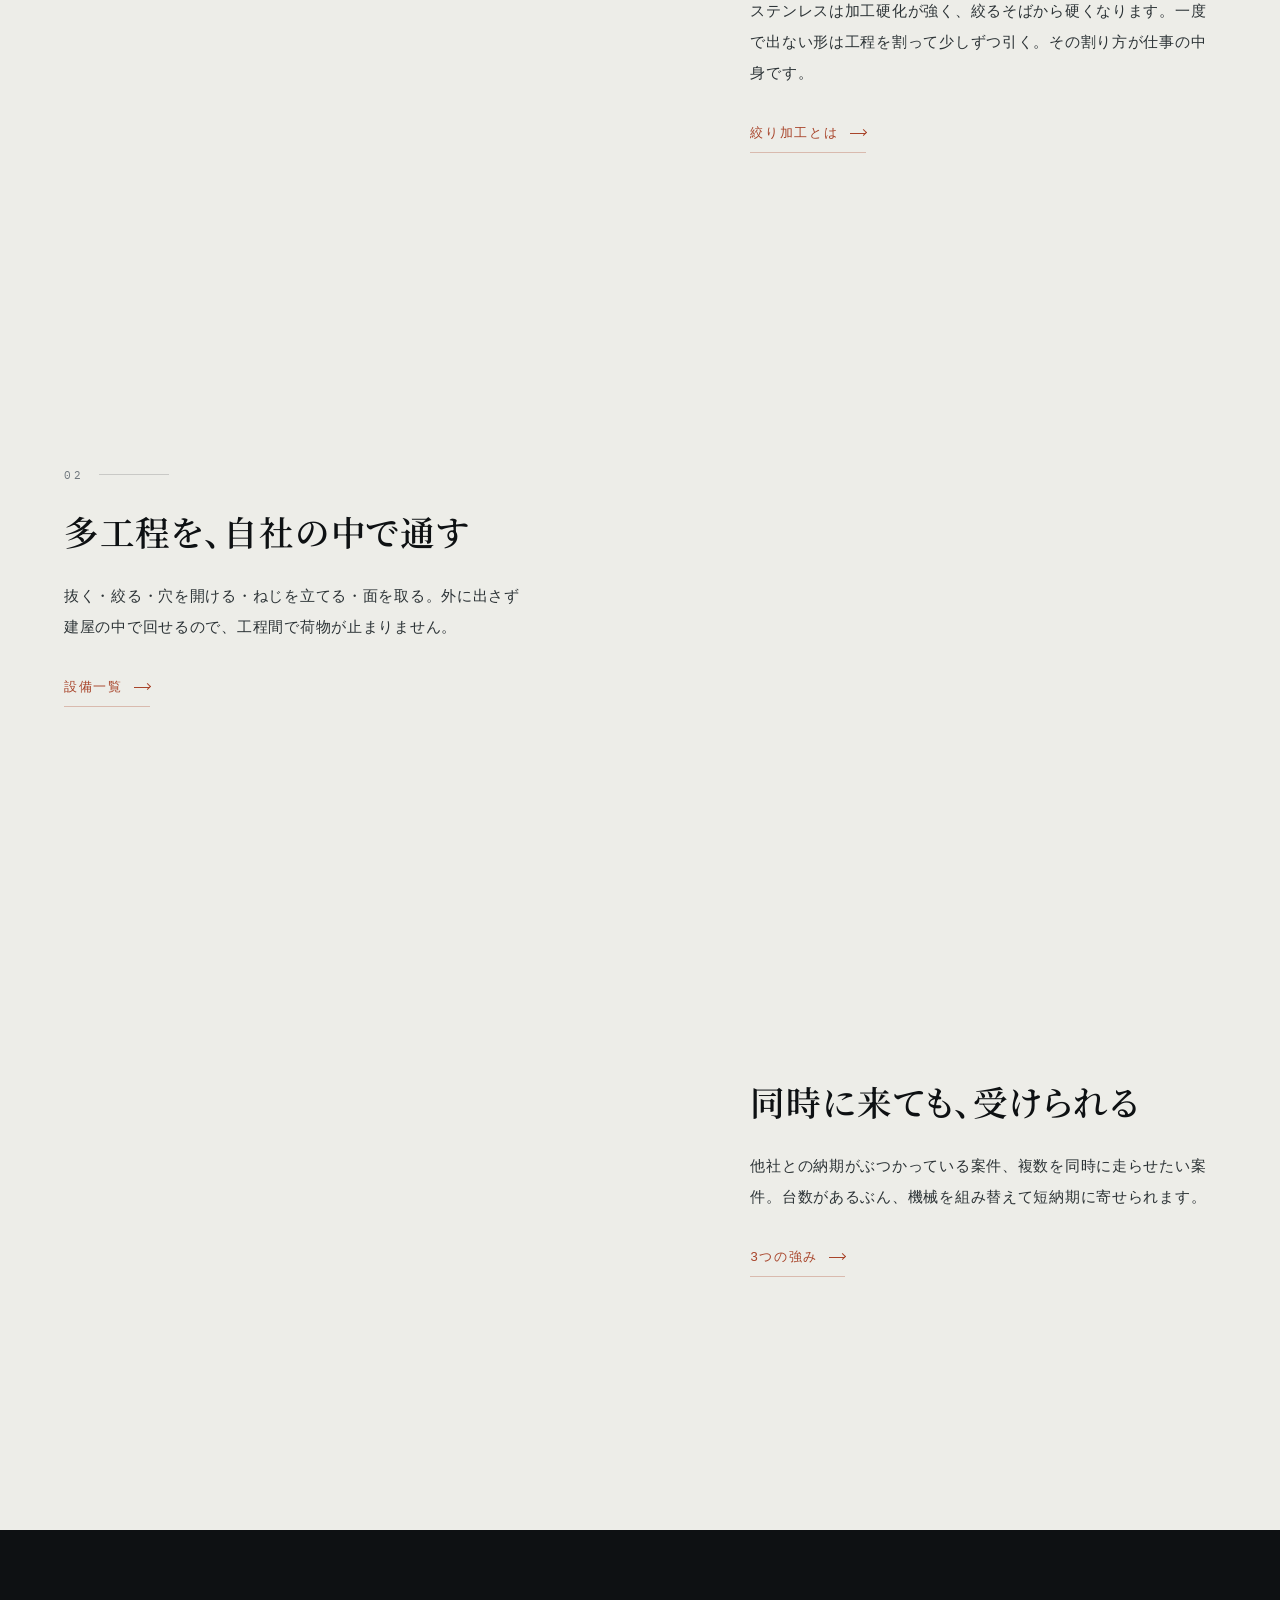
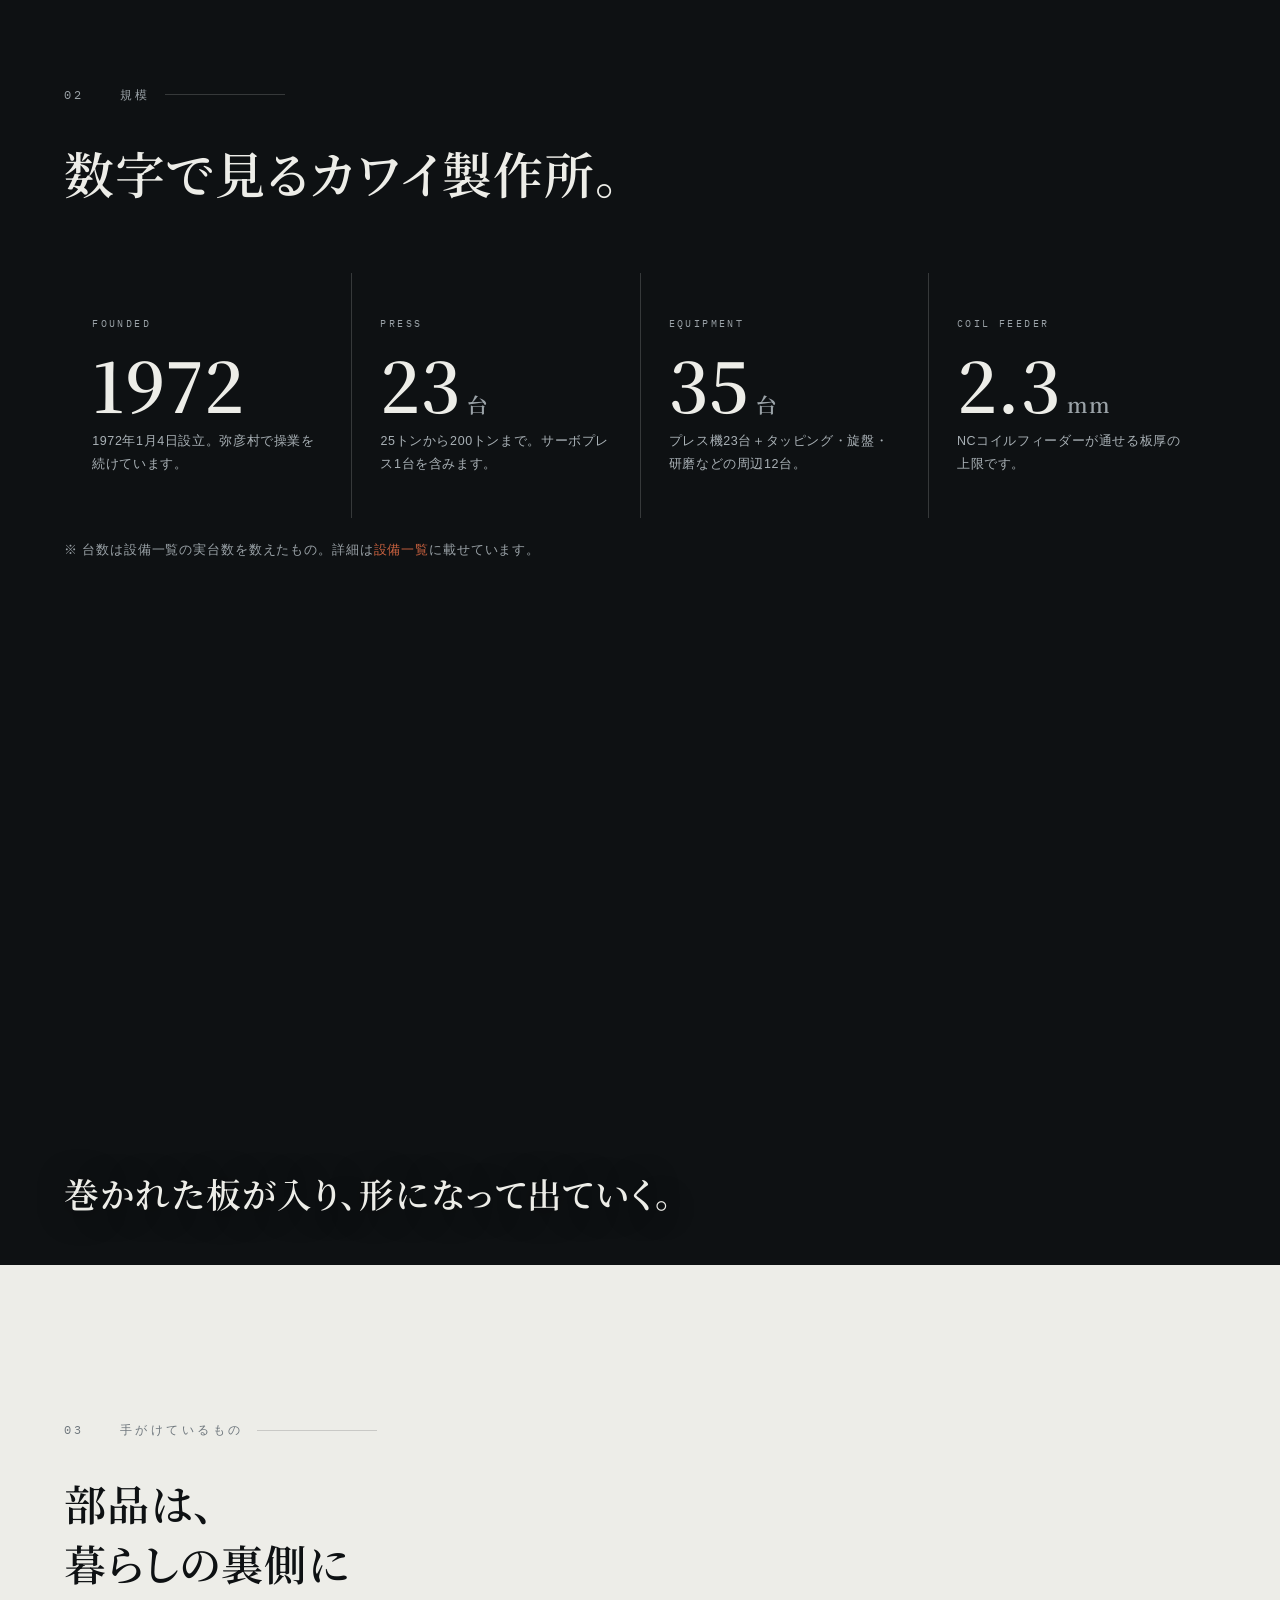
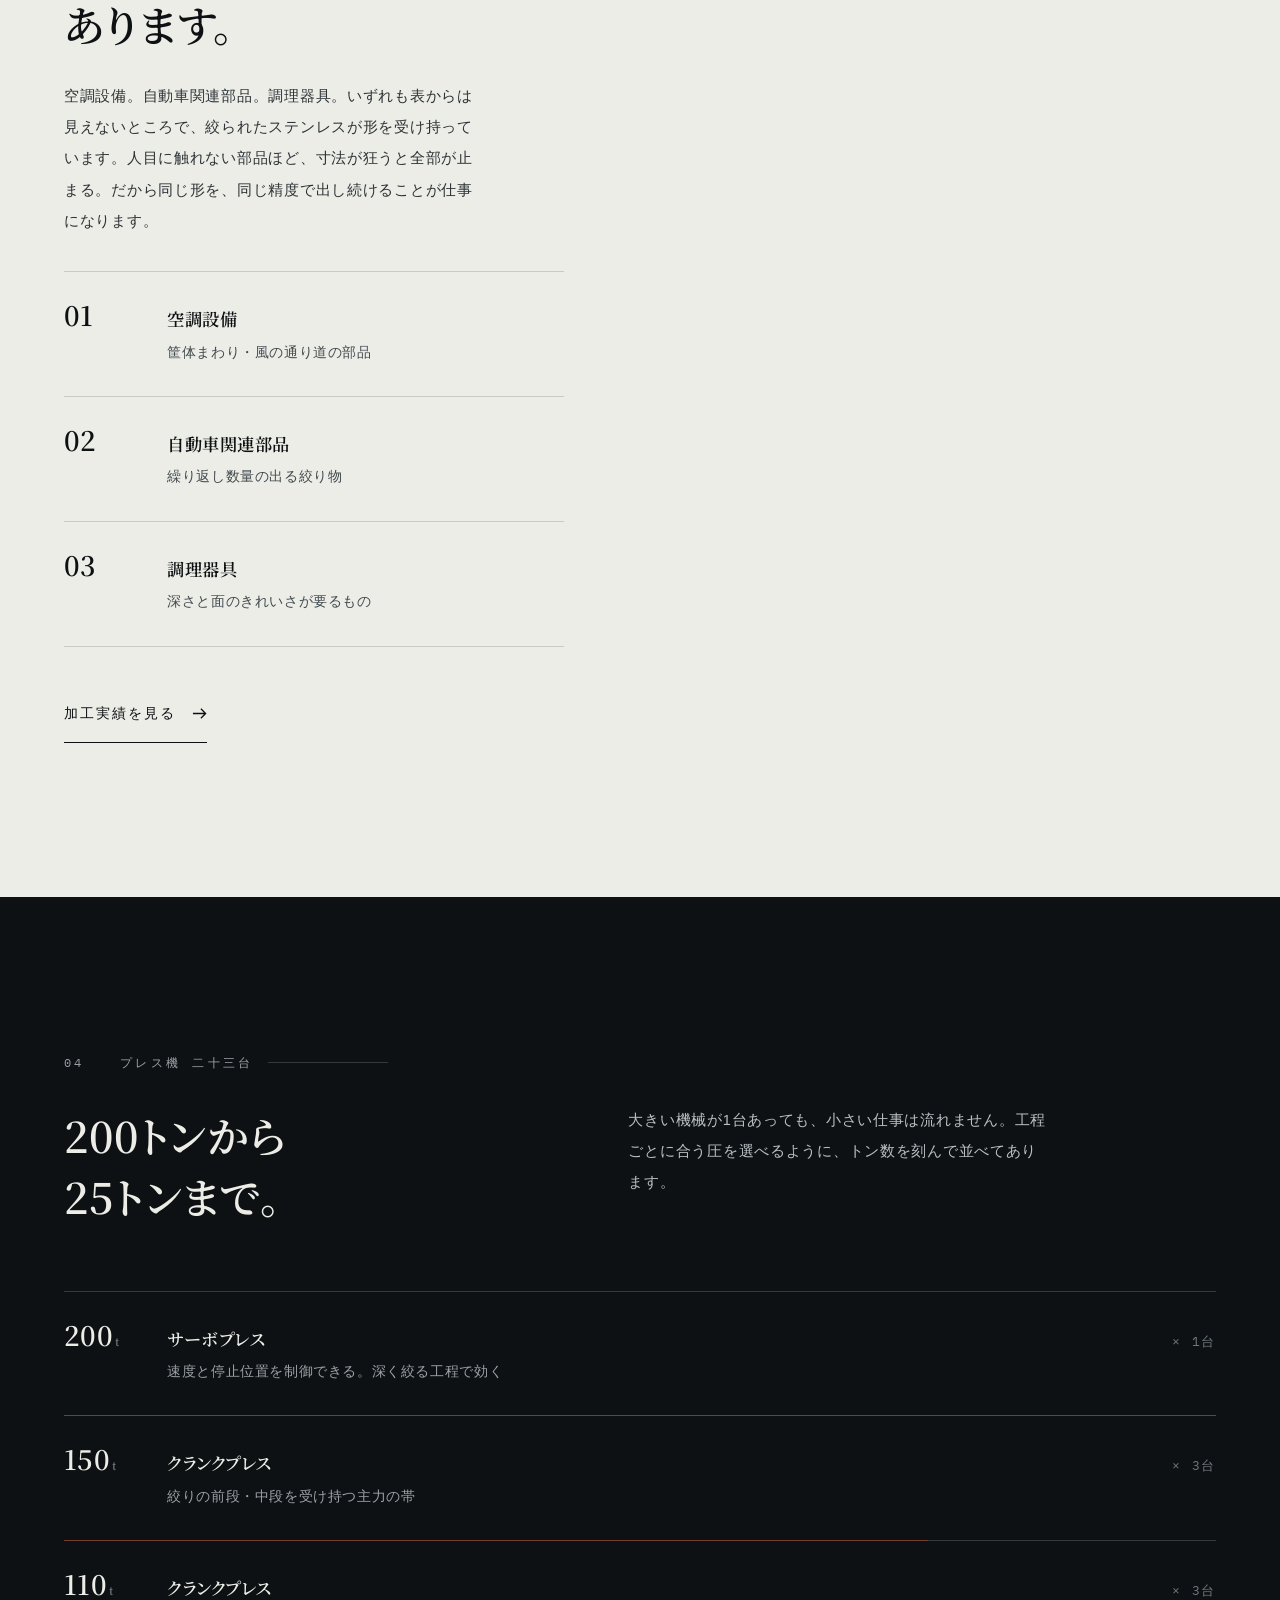
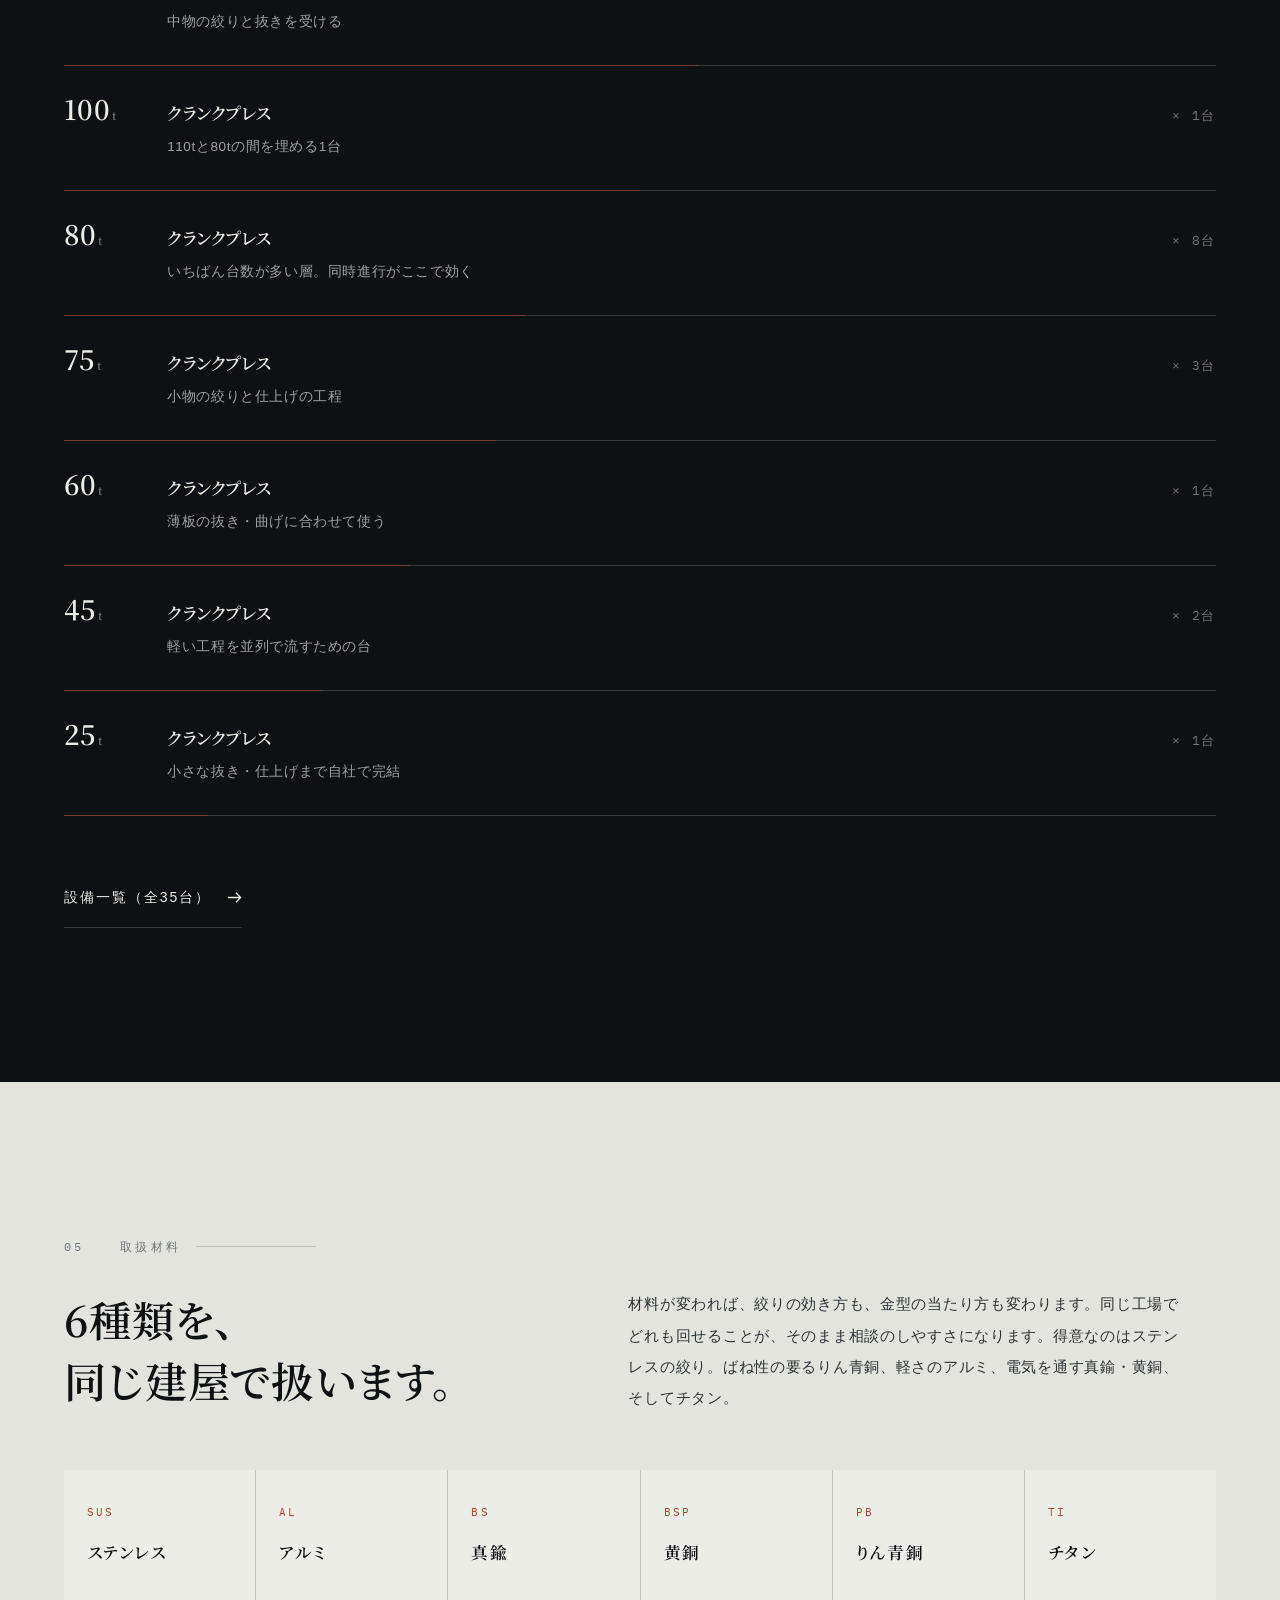
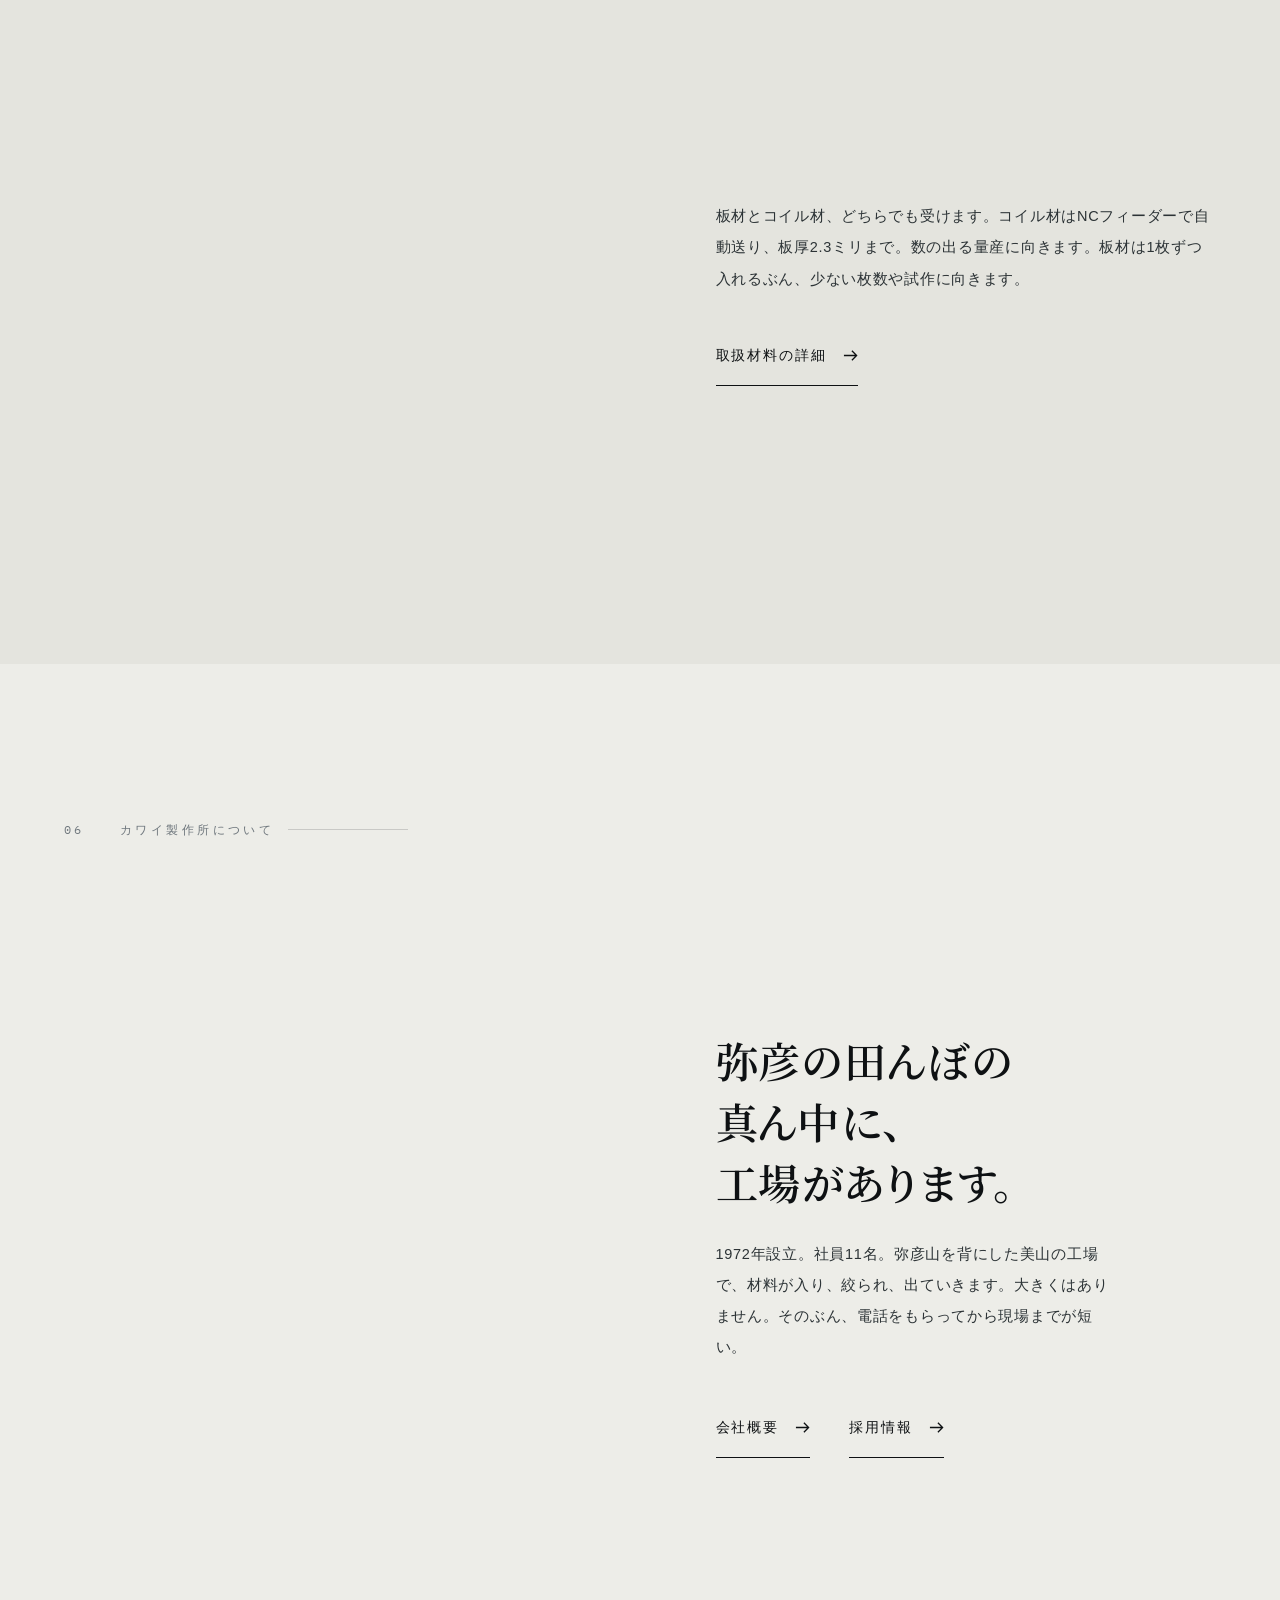
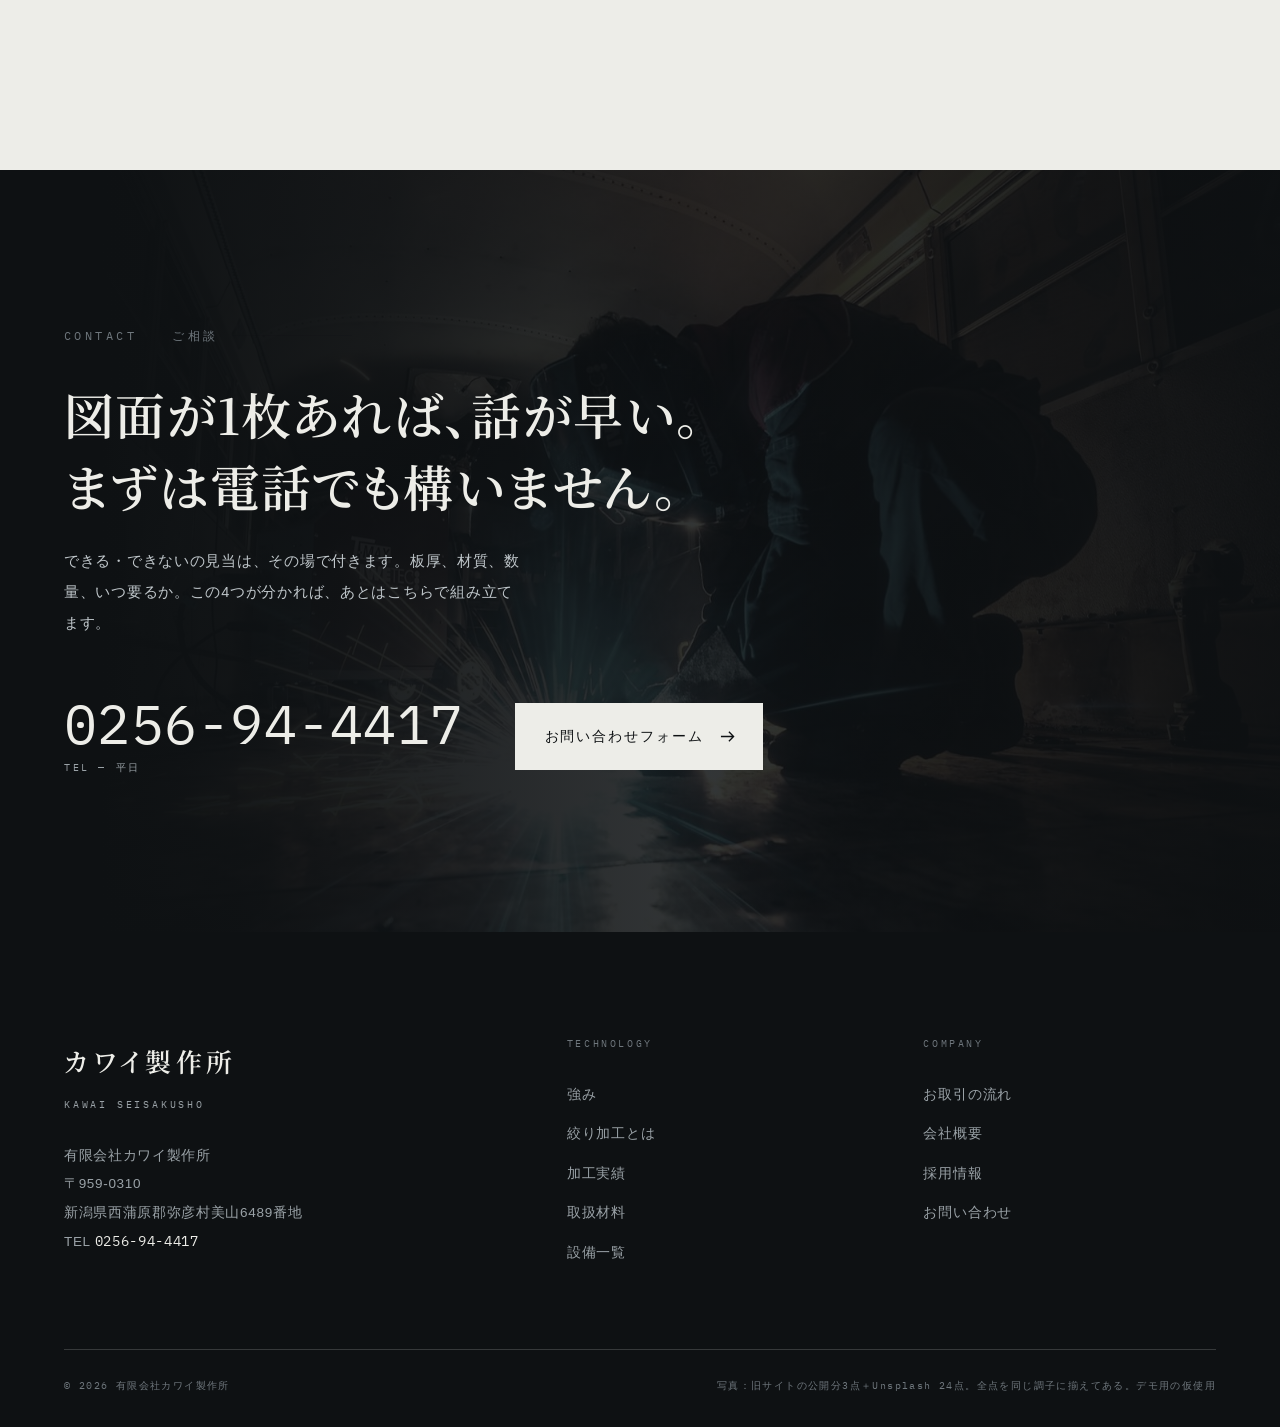
==== commit 5b545ad9: "見た目を全面的に設計しなおした 「安っぽい」という指摘への対応。原因は3つで、そこを直した。  1. 橙をベタで塗っていた（全幅の帯・塗りボタン）。面での使用をやめ、    弁柄 #A8442A を線" ====
--- a/index.html
+++ b/index.html
@@ -13,13 +13,13 @@
 <meta property="og:image" content="https://nextrayjp.github.io/kawai-demo/images/hero-press.jpg">
 <meta property="og:site_name" content="有限会社カワイ製作所">
 <meta name="twitter:card" content="summary_large_image">
-<meta name="theme-color" content="#06080A">
-<link rel="icon" href="data:image/svg+xml,%3Csvg xmlns='http://www.w3.org/2000/svg' viewBox='0 0 100 100'%3E%3Crect width='100' height='100' fill='%2306080A'/%3E%3Ccircle cx='50' cy='50' r='27' fill='none' stroke='%23FF4D14' stroke-width='9'/%3E%3Cpath d='M50 12v18M50 70v18' stroke='%23F1F3F4' stroke-width='9'/%3E%3C/svg%3E">
+<meta name="theme-color" content="#0E1113">
+<link rel="icon" href="data:image/svg+xml,%3Csvg xmlns='http://www.w3.org/2000/svg' viewBox='0 0 100 100'%3E%3Crect width='100' height='100' fill='%230E1113'/%3E%3Ccircle cx='50' cy='58' r='25' fill='none' stroke='%23EDEDE8' stroke-width='7'/%3E%3Cpath d='M50 6v40' stroke='%23A8442A' stroke-width='9'/%3E%3C/svg%3E">
 <link rel="preconnect" href="https://fonts.googleapis.com">
 <link rel="preconnect" href="https://fonts.gstatic.com" crossorigin>
-<!-- 欧文だけ。IBM Plex は数字が揃う。和文Webフォントは数MBあるので読み込まない -->
-<link href="https://fonts.googleapis.com/css2?family=IBM+Plex+Mono:wght@400;500;600&family=IBM+Plex+Sans:wght@400;500;600;700&display=swap" rel="stylesheet">
-<link rel="stylesheet" href="assets/site.css?v=20260903c">
+<!-- 和文も読む。Google Fonts は文字の範囲ごとに分けて配るので、1ページぶんだけ落ちてくる -->
+<link href="https://fonts.googleapis.com/css2?family=IBM+Plex+Mono:wght@400;500&family=Noto+Serif+JP:wght@600&display=swap" rel="stylesheet">
+<link rel="stylesheet" href="assets/site.css?v=20260903d">
 <script type="application/ld+json">
 {
   "@context": "https://schema.org",
@@ -27,7 +27,7 @@
   "name": "有限会社カワイ製作所",
   "alternateName": "カワイ製作所",
   "url": "https://nextrayjp.github.io/kawai-demo/",
-  "logo": "https://nextrayjp.github.io/kawai-demo/images/koujou-gaikan.png",
+  "logo": "https://nextrayjp.github.io/kawai-demo/images/koujou-gaikan.jpg",
   "image": "https://nextrayjp.github.io/kawai-demo/images/hero-press.jpg",
   "description": "新潟県西蒲原郡弥彦村の金属プレス加工。薄物ステンレスの絞り加工を得意とし、空調設備・自動車関連部品・調理器具の部品を手がけています。",
   "telephone": "+81-256-94-4417",
@@ -54,9 +54,9 @@
 </head>
 <body>
 <header class="hd" id="hd">
-  <a href="index.html" class="hd-logo">
-    <b>KAWA<i>I</i></b>
-    <span>有限会社カワイ製作所｜金属プレス加工</span>
+  <a href="index.html" class="hd-logo" aria-label="有限会社カワイ製作所 トップへ">
+    <b>カワイ製作所</b>
+    <span>KAWAI SEISAKUSHO</span>
   </a>
   <nav class="hd-nav" id="nav" aria-label="メインメニュー">
     <a href="strength.html">強み</a><a href="products.html">加工実績</a><a href="equipment.html">設備</a><a href="materials.html">取扱材料</a><a href="company.html">会社概要</a><a href="contact.html">お問い合わせ</a>
@@ -67,116 +67,140 @@
 <main>
 <section class="hero">
   <div class="hero-bg"><img src="images/hero-press.jpg" alt="プレス機が並ぶ加工現場" fetchpriority="high"></div>
+  <div class="hero-vert"><span>金属プレス加工 ── 新潟県弥彦村</span></div>
   <div class="hero-in">
     <div class="wrap">
-      <h1 class="t-xl rv">薄いステンレスを、<em>絞る</em>。<br>その一点で、五十四年。</h1>
+      <p class="hero-eye rv">DEEP DRAWING SINCE 1972</p>
+      <h1 class="t-hero rv rv-1">薄いステンレスを、<span class="mk">絞る</span>。<br>その一点で、五十四年。</h1>
       <div class="hero-row">
         <div>
-          <p class="hero-lead rv rv-1">新潟県弥彦村。25トンから200トンまで23台のプレス機を並べ、空調設備・自動車関連部品・調理器具の部品を叩き出しています。形が出るまで工程を割り、割った工程を全部この建屋の中で通す。だから短く上がります。</p>
-          <div style="display:flex;flex-wrap:wrap;gap:14px;margin-top:30px" class="rv rv-2">
-            <a class="btn " href="contact.html">加工のご相談 <svg viewBox="0 0 16 16" fill="none" stroke="currentColor" stroke-width="1.6" aria-hidden="true"><path d="M2 8h12M9 3l5 5-5 5"/></svg></a>
-            <a class="btn btn--line" href="equipment.html">設備を見る <svg viewBox="0 0 16 16" fill="none" stroke="currentColor" stroke-width="1.6" aria-hidden="true"><path d="M2 8h12M9 3l5 5-5 5"/></svg></a>
+          <p class="t-s hero-lead rv rv-2">25トンから200トンまで23台のプレス機を並べ、空調設備・自動車関連部品・調理器具の部品を叩き出しています。形が出るまで工程を割り、割った工程を全部この建屋の中で通す。だから短く上がります。</p>
+          <div class="btns rv rv-3" style="margin-top:clamp(28px,3.4vw,42px)">
+            <a class="btn btn--fill" href="contact.html">加工のご相談 <svg viewBox="0 0 16 16" fill="none" stroke="currentColor" stroke-width="1.4" aria-hidden="true"><path d="M1 8h13M9.5 3l5 5-5 5"/></svg></a>
+            <a class="btn " href="equipment.html">設備を見る <svg viewBox="0 0 16 16" fill="none" stroke="currentColor" stroke-width="1.4" aria-hidden="true"><path d="M1 8h13M9.5 3l5 5-5 5"/></svg></a>
           </div>
         </div>
         <dl class="hero-fig rv rv-3">
-          <div><dt>Founded</dt><dd class="n">1972</dd></div>
-          <div><dt>Press machines</dt><dd class="n">23<u>台</u></dd></div>
-          <div><dt>Max capacity</dt><dd class="n">200<u>t</u></dd></div>
+          <div><dt>Founded</dt><dd>1972</dd></div>
+          <div><dt>Press</dt><dd>23<u>台</u></dd></div>
+          <div><dt>Max</dt><dd>200<u>t</u></dd></div>
         </dl>
       </div>
     </div>
   </div>
-  <p class="scroll-cue">SCROLL<i></i></p>
-</section><div class="marq" aria-hidden="true"><div class="marq-t"><span>STAINLESS</span><span>ALUMINIUM</span><span>BRASS</span><span>PHOSPHOR BRONZE</span><span>TITANIUM</span><span>DEEP DRAWING</span><span>200T SERVO PRESS</span><span>23 PRESS MACHINES</span><span>SINCE 1972</span><span>YAHIKO NIIGATA</span></div></div><section class="sec">
-  <div class="wrap rel" style="margin-bottom:clamp(56px,8vw,104px)">
-    <span class="side">What we do</span>
-    <h2 class="t-l rv">難しいのは、薄いこと。</h2>
-    <p class="t-s rv rv-1" style="margin-top:26px;max-width:46ch">板が薄いほど、絞れば割れ、押さえればしわが寄ります。逃げ場が狭い。カワイ製作所が引き受けてきたのは、その狭いところです。</p>
-  </div>
-  <div class="stack"><article class="st rv">
-  <div class="st-ph"><img src="images/seihin-ichiran.png" alt="ステンレスを絞った加工品の一例" loading="lazy"><span class="st-no">01</span></div>
+  <p class="cue">SCROLL<i></i></p>
+</section><div class="marq" aria-hidden="true"><div class="marq-t"><span>ステンレス</span><span>アルミ</span><span>真鍮</span><span>黄銅</span><span>りん青銅</span><span>チタン</span><span>薄物の絞り</span><span>多工程一貫</span><span>プレス機 二十三台</span><span>弥彦村美山</span><span>創業 一九七二年</span></div></div><section class="sec">
+  <div class="wrap rel" style="margin-bottom:clamp(56px,8vw,110px)">
+    <span class="side">仕事のこと</span>
+    <p class="sec-no"><span>01</span>&nbsp;&nbsp;何をしているか</p>
+    <div class="two two--l two--top">
+      <h2 class="t-l rv">難しいのは、<br>薄いこと。</h2>
+      <p class="t-s rv rv-1" style="max-width:30em">板が薄いほど、絞れば割れ、押さえればしわが寄ります。逃げ場が狭い。カワイ製作所が引き受けてきたのは、その狭いところです。</p>
+    </div>
+  </div>
+  <div class="wrap"><div class="stack"><article class="st">
+  <div class="st-ph rvm"><img src="images/seihin-ichiran.jpg" alt="ステンレスを絞った加工品の一例" loading="lazy"></div>
   <div class="st-body">
-    <h3 class="t-m">薄物ステンレスの絞り加工</h3>
-    <p class="t-s">ステンレスは加工硬化が強く、絞るそばから硬くなります。一度で出ない形は工程を割って少しずつ引く。その割り方が仕事の中身です。</p>
-    <a class="ln" href="drawing.html">絞り加工とは<i></i></a>
-  </div>
-</article><article class="st rv">
-  <div class="st-ph"><img src="images/press-line.png" alt="自社工場に並ぶプレス機の列" loading="lazy"><span class="st-no">02</span></div>
+    <p class="st-n rv">01</p>
+    <h3 class="t-ml rv">薄物ステンレスの絞り加工</h3>
+    <p class="t-s rv rv-1">ステンレスは加工硬化が強く、絞るそばから硬くなります。一度で出ない形は工程を割って少しずつ引く。その割り方が仕事の中身です。</p>
+    <div class="rv rv-2"><a class="ln" href="drawing.html">絞り加工とは<i></i></a></div>
+  </div>
+</article><article class="st">
+  <div class="st-ph rvm"><img src="images/press-line.jpg" alt="自社工場に並ぶプレス機の列" loading="lazy"></div>
   <div class="st-body">
-    <h3 class="t-m">多工程を、自社の中で通す</h3>
-    <p class="t-s">抜く・絞る・穴を開ける・ねじを立てる・面を取る。外に出さず建屋の中で回せるので、工程間で荷物が止まりません。</p>
-    <a class="ln" href="equipment.html">設備一覧<i></i></a>
-  </div>
-</article><article class="st rv">
-  <div class="st-ph"><img src="images/panel-01.jpg" alt="プレスラインの操作盤" loading="lazy"><span class="st-no">03</span></div>
+    <p class="st-n rv">02</p>
+    <h3 class="t-ml rv">多工程を、自社の中で通す</h3>
+    <p class="t-s rv rv-1">抜く・絞る・穴を開ける・ねじを立てる・面を取る。外に出さず建屋の中で回せるので、工程間で荷物が止まりません。</p>
+    <div class="rv rv-2"><a class="ln" href="equipment.html">設備一覧<i></i></a></div>
+  </div>
+</article><article class="st">
+  <div class="st-ph rvm"><img src="images/panel-01.jpg" alt="プレスラインの操作盤" loading="lazy"></div>
   <div class="st-body">
-    <h3 class="t-m">同時に来ても、受けられる</h3>
-    <p class="t-s">他社との納期がぶつかっている案件、複数を同時に走らせたい案件。台数があるぶん、機械を組み替えて短納期に寄せられます。</p>
-    <a class="ln" href="strength.html">3つの強み<i></i></a>
-  </div>
-</article></div>
+    <p class="st-n rv">03</p>
+    <h3 class="t-ml rv">同時に来ても、受けられる</h3>
+    <p class="t-s rv rv-1">他社との納期がぶつかっている案件、複数を同時に走らせたい案件。台数があるぶん、機械を組み替えて短納期に寄せられます。</p>
+    <div class="rv rv-2"><a class="ln" href="strength.html">3つの強み<i></i></a></div>
+  </div>
+</article></div></div>
 </section><section class="sec sec--ink">
   <div class="wrap rel">
-    <span class="side">By the numbers</span>
-    <h2 class="t-l rv" style="margin-bottom:clamp(40px,5vw,64px)">数字で見る<br>カワイ製作所。</h2>
-    <dl class="figs rv rv-1"><div class="fig"><dt>Founded</dt><dd class="n"><span data-to="1972">0</span></dd><p>1972年1月4日設立。弥彦村で操業を続けています。</p></div><div class="fig"><dt>Press</dt><dd class="n"><span data-to="23">0</span><u>台</u></dd><p>25トンから200トンまで。サーボプレス1台を含みます。</p></div><div class="fig"><dt>Equipment</dt><dd class="n"><span data-to="35">0</span><u>台</u></dd><p>プレス機23台＋タッピング・旋盤・研磨などの周辺12台。</p></div><div class="fig"><dt>Coil feeder</dt><dd class="n"><span data-to="2.3">0</span><u>mm</u></dd><p>NCコイルフィーダーが通せる板厚の上限です。</p></div></dl>
-    <p class="t-xs rv" style="margin-top:22px">※ 台数は設備一覧の実台数を数えたもの。詳細は<a href="equipment.html" style="color:var(--fire)">設備一覧</a>に載せています。</p>
+    <span class="side">数字</span>
+    <p class="sec-no"><span>02</span>&nbsp;&nbsp;規模</p>
+    <h2 class="t-l rv" style="margin-bottom:clamp(38px,5vw,64px)">数字で見るカワイ製作所。</h2>
+    <dl class="figs rv rv-1"><div class="fig"><dt>Founded</dt><dd>1972</dd><p>1972年1月4日設立。弥彦村で操業を続けています。</p></div><div class="fig"><dt>Press</dt><dd>23<u>台</u></dd><p>25トンから200トンまで。サーボプレス1台を含みます。</p></div><div class="fig"><dt>Equipment</dt><dd>35<u>台</u></dd><p>プレス機23台＋タッピング・旋盤・研磨などの周辺12台。</p></div><div class="fig"><dt>Coil feeder</dt><dd>2.3<u>mm</u></dd><p>NCコイルフィーダーが通せる板厚の上限です。</p></div></dl>
+    <p class="t-xs rv" style="margin-top:20px">※ 台数は設備一覧の実台数を数えたもの。詳細は<a href="equipment.html" style="color:var(--rust-lt)">設備一覧</a>に載せています。</p>
+  </div>
+</section><section class="band" style="position:relative;background:var(--ink)">
+  <div class="pic pic--wide rvm" style="opacity:.9"><img src="images/coil-01.jpg" alt="コイル材" loading="lazy"></div>
+  <div class="wrap" style="position:absolute;inset:auto 0 0 0;padding-bottom:clamp(24px,3.5vw,52px);pointer-events:none">
+    <p class="t-ml rv" style="color:var(--paper);text-shadow:0 2px 30px rgba(0,0,0,.6)">巻かれた板が入り、形になって出ていく。</p>
   </div>
 </section><section class="sec">
   <div class="wrap rel">
-    <span class="side">Fields</span>
-    <div class="two two--l">
+    <span class="side">分野</span>
+    <p class="sec-no"><span>03</span>&nbsp;&nbsp;手がけているもの</p>
+    <div class="two two--l two--top">
       <div>
         <h2 class="t-l rv">部品は、<br>暮らしの裏側に<br>あります。</h2>
-        <p class="t-s rv rv-1" style="margin-top:26px;max-width:44ch">空調設備。自動車関連部品。調理器具。いずれも表からは見えないところで、絞られたステンレスが形を受け持っています。人目に触れない部品ほど、寸法が狂うと全部が止まる。だから同じ形を、同じ精度で出し続けることが仕事になります。</p>
+        <p class="t-s rv rv-1" style="margin-top:26px;max-width:29em">空調設備。自動車関連部品。調理器具。いずれも表からは見えないところで、絞られたステンレスが形を受け持っています。人目に触れない部品ほど、寸法が狂うと全部が止まる。だから同じ形を、同じ精度で出し続けることが仕事になります。</p>
         <div class="rows rv rv-2" style="margin-top:34px">
           <div class="row"><span class="n">01</span><div><h3>空調設備</h3><p>筐体まわり・風の通り道の部品</p></div><span class="qty"></span></div>
           <div class="row"><span class="n">02</span><div><h3>自動車関連部品</h3><p>繰り返し数量の出る絞り物</p></div><span class="qty"></span></div>
           <div class="row"><span class="n">03</span><div><h3>調理器具</h3><p>深さと面のきれいさが要るもの</p></div><span class="qty"></span></div>
         </div>
-        <div class="rv rv-3" style="margin-top:34px"><a class="btn btn--line" href="products.html">加工実績を見る <svg viewBox="0 0 16 16" fill="none" stroke="currentColor" stroke-width="1.6" aria-hidden="true"><path d="M2 8h12M9 3l5 5-5 5"/></svg></a></div>
-      </div>
-      <div class="rv rv-1" style="display:grid;grid-template-columns:1fr 1fr;gap:clamp(8px,1vw,14px)">
-        <div class="pic pic--43" style="grid-column:1 / -1"><img src="images/cook-01.jpg" alt="調理器具" loading="lazy"></div>
-        <div class="pic pic--43"><img src="images/auto-02.jpg" alt="自動車の部品" loading="lazy"></div>
-        <div class="pic pic--43"><img src="images/coil-01.jpg" alt="コイル材" loading="lazy"></div>
-      </div>
-    </div>
-  </div>
-</section><section class="rail-outer sec--ink">
-  <div class="rail-sticky">
-    <div class="rail">
-      <div class="rail-hd">
-        <h2 class="t-l">200トンから<br>25トンまで。</h2>
-        <p class="t-s" style="margin-bottom:26px">大きい機械が1台あっても、小さい仕事は流れません。工程ごとに合う圧を選べるように、トン数を刻んで並べてあります。</p>
-        <a class="btn btn--line" href="equipment.html">設備一覧（全35台） <svg viewBox="0 0 16 16" fill="none" stroke="currentColor" stroke-width="1.6" aria-hidden="true"><path d="M2 8h12M9 3l5 5-5 5"/></svg></a>
-      </div>
-      <article class="card"><p class="card-n n">200<u>t</u></p><h3>サーボプレス 1台</h3><p>速度と停止位置を制御できるプレス。深く絞る工程で効きます。</p></article><article class="card"><p class="card-n n">150<u>t</u></p><h3>クランクプレス 3台</h3><p>絞りの前段・中段を受け持つ主力の帯です。</p></article><article class="card"><p class="card-n n">110<u>t</u></p><h3>クランクプレス 3台</h3><p>中物の絞りと抜きを受けます。</p></article><article class="card"><p class="card-n n">100<u>t</u></p><h3>クランクプレス 1台</h3><p>110tと80tの間を埋める1台です。</p></article><article class="card"><p class="card-n n">80<u>t</u></p><h3>クランクプレス 8台</h3><p>いちばん台数が多い層。同時進行がここで効きます。</p></article><article class="card"><p class="card-n n">75<u>t</u></p><h3>クランクプレス 3台</h3><p>小物の絞りと仕上げの工程を担います。</p></article><article class="card"><p class="card-n n">60<u>t</u></p><h3>クランクプレス 1台</h3><p>薄板の抜き・曲げに合わせて使います。</p></article><article class="card"><p class="card-n n">45<u>t</u></p><h3>クランクプレス 2台</h3><p>軽い工程を並列で流すための台です。</p></article><article class="card"><p class="card-n n">25<u>t</u></p><h3>クランクプレス 1台</h3><p>小さな抜き・仕上げの工程まで自社で完結します。</p></article>
-    </div>
-  </div>
-</section><section class="sec sec--paper">
-  <div class="wrap rel">
-    <div class="two two--l" style="align-items:end;margin-bottom:clamp(40px,5vw,64px)">
+        <div class="rv rv-3" style="margin-top:36px"><a class="btn " href="products.html">加工実績を見る <svg viewBox="0 0 16 16" fill="none" stroke="currentColor" stroke-width="1.4" aria-hidden="true"><path d="M1 8h13M9.5 3l5 5-5 5"/></svg></a></div>
+      </div>
+      <div class="bleed-r" style="display:grid;grid-template-columns:1fr 1fr;gap:clamp(8px,.9vw,14px)">
+        <div class="pic pic--wide rvm" style="grid-column:1 / -1"><img src="images/cook-01.jpg" alt="調理器具" loading="lazy"></div>
+        <div class="pic pic--43 rvm"><img src="images/auto-02.jpg" alt="自動車の部品" loading="lazy"></div>
+        <div class="pic pic--43 rvm"><img src="images/cook-03.jpg" alt="絞り上がった調理器具の部品" loading="lazy"></div>
+      </div>
+    </div>
+  </div>
+</section><section class="sec sec--ink">
+  <div class="wrap rel">
+    <span class="side">設備</span>
+    <p class="sec-no"><span>04</span>&nbsp;&nbsp;プレス機 二十三台</p>
+    <div class="two two--l two--top" style="margin-bottom:clamp(38px,5vw,64px)">
+      <h2 class="t-l rv">200トンから<br>25トンまで。</h2>
+      <p class="t-s rv rv-1" style="max-width:29em">大きい機械が1台あっても、小さい仕事は流れません。工程ごとに合う圧を選べるように、トン数を刻んで並べてあります。</p>
+    </div>
+    <div class="rows rv rv-1"><div class="row"><span class="n">200<u>t</u></span><div><h3>サーボプレス</h3><p>速度と停止位置を制御できる。深く絞る工程で効く</p></div><span class="qty">× 1台</span><i class="bar" data-w="100.0%"></i></div><div class="row"><span class="n">150<u>t</u></span><div><h3>クランクプレス</h3><p>絞りの前段・中段を受け持つ主力の帯</p></div><span class="qty">× 3台</span><i class="bar" data-w="75.0%"></i></div><div class="row"><span class="n">110<u>t</u></span><div><h3>クランクプレス</h3><p>中物の絞りと抜きを受ける</p></div><span class="qty">× 3台</span><i class="bar" data-w="55.0%"></i></div><div class="row"><span class="n">100<u>t</u></span><div><h3>クランクプレス</h3><p>110tと80tの間を埋める1台</p></div><span class="qty">× 1台</span><i class="bar" data-w="50.0%"></i></div><div class="row"><span class="n">80<u>t</u></span><div><h3>クランクプレス</h3><p>いちばん台数が多い層。同時進行がここで効く</p></div><span class="qty">× 8台</span><i class="bar" data-w="40.0%"></i></div><div class="row"><span class="n">75<u>t</u></span><div><h3>クランクプレス</h3><p>小物の絞りと仕上げの工程</p></div><span class="qty">× 3台</span><i class="bar" data-w="37.5%"></i></div><div class="row"><span class="n">60<u>t</u></span><div><h3>クランクプレス</h3><p>薄板の抜き・曲げに合わせて使う</p></div><span class="qty">× 1台</span><i class="bar" data-w="30.0%"></i></div><div class="row"><span class="n">45<u>t</u></span><div><h3>クランクプレス</h3><p>軽い工程を並列で流すための台</p></div><span class="qty">× 2台</span><i class="bar" data-w="22.5%"></i></div><div class="row"><span class="n">25<u>t</u></span><div><h3>クランクプレス</h3><p>小さな抜き・仕上げまで自社で完結</p></div><span class="qty">× 1台</span><i class="bar" data-w="12.5%"></i></div></div>
+    <div class="rv" style="margin-top:clamp(34px,4vw,52px)"><a class="btn " href="equipment.html">設備一覧（全35台） <svg viewBox="0 0 16 16" fill="none" stroke="currentColor" stroke-width="1.4" aria-hidden="true"><path d="M1 8h13M9.5 3l5 5-5 5"/></svg></a></div>
+  </div>
+</section><section class="sec sec--paper2">
+  <div class="wrap rel">
+    <span class="side">材料</span>
+    <p class="sec-no"><span>05</span>&nbsp;&nbsp;取扱材料</p>
+    <div class="two two--l two--top" style="margin-bottom:clamp(34px,4.5vw,56px)">
       <h2 class="t-l rv">6種類を、<br>同じ建屋で扱います。</h2>
       <p class="t-s rv rv-1">材料が変われば、絞りの効き方も、金型の当たり方も変わります。同じ工場でどれも回せることが、そのまま相談のしやすさになります。得意なのはステンレスの絞り。ばね性の要るりん青銅、軽さのアルミ、電気を通す真鍮・黄銅、そしてチタン。</p>
     </div>
     <div class="mats rv rv-1"><div class="mat"><b>SUS</b><span>ステンレス</span></div><div class="mat"><b>AL</b><span>アルミ</span></div><div class="mat"><b>BS</b><span>真鍮</span></div><div class="mat"><b>BSP</b><span>黄銅</span></div><div class="mat"><b>PB</b><span>りん青銅</span></div><div class="mat"><b>TI</b><span>チタン</span></div></div>
-    <div class="rv rv-2" style="margin-top:clamp(46px,6vw,72px)"><a class="btn btn--line" href="materials.html">取扱材料の詳細 <svg viewBox="0 0 16 16" fill="none" stroke="currentColor" stroke-width="1.6" aria-hidden="true"><path d="M2 8h12M9 3l5 5-5 5"/></svg></a></div>
+    <div class="two two--r" style="margin-top:clamp(46px,6vw,76px)">
+      <div class="pic pic--32 rvm bleed-l"><img src="images/sheet-01.jpg" alt="積まれた板材" loading="lazy"></div>
+      <div>
+        <p class="t-s rv">板材とコイル材、どちらでも受けます。コイル材はNCフィーダーで自動送り、板厚2.3ミリまで。数の出る量産に向きます。板材は1枚ずつ入れるぶん、少ない枚数や試作に向きます。</p>
+        <div class="rv rv-1" style="margin-top:30px"><a class="btn " href="materials.html">取扱材料の詳細 <svg viewBox="0 0 16 16" fill="none" stroke="currentColor" stroke-width="1.4" aria-hidden="true"><path d="M1 8h13M9.5 3l5 5-5 5"/></svg></a></div>
+      </div>
+    </div>
   </div>
 </section><section class="sec">
   <div class="wrap rel">
-    <span class="side">Company</span>
+    <span class="side">会社</span>
+    <p class="sec-no"><span>06</span>&nbsp;&nbsp;カワイ製作所について</p>
     <div class="two two--r">
-      <div class="rv" style="display:grid;gap:clamp(8px,1vw,14px)">
-        <div class="pic pic--169"><img src="images/koujou-gaikan.png" alt="有限会社カワイ製作所の工場外観" loading="lazy"></div>
-        <div class="pic pic--169"><img src="images/field-02.jpg" alt="弥彦周辺の田園風景" loading="lazy"></div>
+      <div class="bleed-l" style="display:grid;gap:clamp(8px,.9vw,14px)">
+        <div class="pic pic--169 rvm"><img src="images/koujou-gaikan.jpg" alt="有限会社カワイ製作所の工場外観" loading="lazy"><cite>YAHIKO, NIIGATA</cite></div>
+        <div class="pic pic--169 rvm"><img src="images/field-02.jpg" alt="弥彦周辺の田園風景" loading="lazy"></div>
       </div>
       <div>
         <h2 class="t-l rv">弥彦の田んぼの<br>真ん中に、<br>工場があります。</h2>
-        <p class="t-s rv rv-1" style="margin-top:26px;max-width:42ch">1972年設立。社員11名。弥彦山を背にした美山の工場で、材料が入り、絞られ、出ていきます。大きくはありません。そのぶん、電話をもらってから現場までが短い。</p>
-        <div class="rv rv-2" style="display:flex;flex-wrap:wrap;gap:14px;margin-top:32px">
-          <a class="btn btn--line" href="company.html">会社概要 <svg viewBox="0 0 16 16" fill="none" stroke="currentColor" stroke-width="1.6" aria-hidden="true"><path d="M2 8h12M9 3l5 5-5 5"/></svg></a>
-          <a class="btn btn--line" href="recruit.html">採用情報 <svg viewBox="0 0 16 16" fill="none" stroke="currentColor" stroke-width="1.6" aria-hidden="true"><path d="M2 8h12M9 3l5 5-5 5"/></svg></a>
+        <p class="t-s rv rv-1" style="margin-top:26px;max-width:28em">1972年設立。社員11名。弥彦山を背にした美山の工場で、材料が入り、絞られ、出ていきます。大きくはありません。そのぶん、電話をもらってから現場までが短い。</p>
+        <div class="btns rv rv-2" style="margin-top:34px">
+          <a class="btn " href="company.html">会社概要 <svg viewBox="0 0 16 16" fill="none" stroke="currentColor" stroke-width="1.4" aria-hidden="true"><path d="M1 8h13M9.5 3l5 5-5 5"/></svg></a>
+          <a class="btn " href="recruit.html">採用情報 <svg viewBox="0 0 16 16" fill="none" stroke="currentColor" stroke-width="1.4" aria-hidden="true"><path d="M1 8h13M9.5 3l5 5-5 5"/></svg></a>
         </div>
       </div>
     </div>
@@ -184,11 +208,12 @@
 </section><section class="call">
   <div class="call-bg"><img src="images/sparks-03.jpg" alt="" loading="lazy"></div>
   <div class="call-in wrap">
+    <p class="sec-no"><span>CONTACT</span>&nbsp;&nbsp;ご相談</p>
     <h2 class="t-l rv">図面が1枚あれば、話が早い。<br>まずは電話でも構いません。</h2>
-    <p class="t-s rv rv-1" style="max-width:52ch;margin-top:22px">できる・できないの見当は、その場で付きます。板厚、材質、数量、いつ要るか。この4つが分かれば、あとはこちらで組み立てます。</p>
+    <p class="t-s rv rv-1" style="max-width:32em;margin-top:24px">できる・できないの見当は、その場で付きます。板厚、材質、数量、いつ要るか。この4つが分かれば、あとはこちらで組み立てます。</p>
     <div class="call-row rv rv-2">
-      <a class="call-tel" href="tel:0256944417"><b>0256-94-4417</b><span>TEL</span></a>
-      <a class="btn " href="contact.html">お問い合わせフォーム <svg viewBox="0 0 16 16" fill="none" stroke="currentColor" stroke-width="1.6" aria-hidden="true"><path d="M2 8h12M9 3l5 5-5 5"/></svg></a>
+      <a class="call-tel" href="tel:0256944417"><b>0256-94-4417</b><span>TEL — 平日</span></a>
+      <a class="btn btn--fill" href="contact.html">お問い合わせフォーム <svg viewBox="0 0 16 16" fill="none" stroke="currentColor" stroke-width="1.4" aria-hidden="true"><path d="M1 8h13M9.5 3l5 5-5 5"/></svg></a>
     </div>
   </div>
 </section>
@@ -197,15 +222,15 @@
   <div class="wrap">
     <div class="ft-top">
       <div class="ft-logo">
-        <b>KAWA<i>I</i></b>
-        <span>有限会社カワイ製作所</span>
-        <address>〒959-0310<br>新潟県西蒲原郡弥彦村美山6489番地<br>TEL <a href="tel:0256944417">0256-94-4417</a></address>
+        <b>カワイ製作所</b>
+        <span>KAWAI SEISAKUSHO</span>
+        <address>有限会社カワイ製作所<br>〒959-0310<br>新潟県西蒲原郡弥彦村美山6489番地<br>TEL <a href="tel:0256944417">0256-94-4417</a></address>
       </div>
       <nav class="ft-col" aria-label="Technology"><h4>Technology</h4><a href="strength.html">強み</a><a href="drawing.html">絞り加工とは</a><a href="products.html">加工実績</a><a href="materials.html">取扱材料</a><a href="equipment.html">設備一覧</a></nav><nav class="ft-col" aria-label="Company"><h4>Company</h4><a href="process.html">お取引の流れ</a><a href="company.html">会社概要</a><a href="recruit.html">採用情報</a><a href="contact.html">お問い合わせ</a></nav>
     </div>
     <div class="ft-bot">
       <span>&copy; <span data-year></span> 有限会社カワイ製作所</span>
-      <span>写真：旧サイト（big-advance.site）の公開分3点＋Unsplash 24点。デモ用の仮使用</span>
+      <span>写真：旧サイトの公開分3点＋Unsplash 24点。全点を同じ調子に揃えてある。デモ用の仮使用</span>
     </div>
   </div>
 </footer>
@@ -213,7 +238,7 @@
 <!-- ▼ デモサイトのときだけ。本番では common.py の DEMO を False にする -->
 <div class="demo-bar" id="demobar">
   <span><b>これはデモサイトです。</b>掲載内容と写真は公開情報をもとにした制作イメージで、実際の営業内容とは異なる場合があります。制作：NextRay</span>
-  <button id="demoClose" type="button">閉じる</button>
+  <button id="demoClose" type="button">CLOSE</button>
 </div>
 <script>
 (function(){var b=document.getElementById('demobar'),c=document.getElementById('demoClose');
@@ -221,6 +246,6 @@
 </script>
 <!-- ▲ -->
 
-<script src="assets/site.js?v=20260903c"></script>
+<script src="assets/site.js?v=20260903d"></script>
 </body>
 </html>
--- a/assets/site.css
+++ b/assets/site.css
@@ -1,487 +1,541 @@
-/* =========================================================
-   有限会社カワイ製作所 デモサイト
-   NextRay 2026-09  /  assets/site.css
-   ---------------------------------------------------------
-   考え方
-     プレスの動きは3つ ── 送る（横）・叩く（縦）・抜ける（奥）。
-     ページの動きも、その3つだけで組む。それ以外の動きは足さない。
-
-     ・写真は断ち切る。箱に入れない
-     ・見出しは大きく振る。本文は小さく置く。中間の大きさを作らない
-     ・橙は「絞る」「電話」「数字の単位」だけ。それ以外は鋼の灰
-     ・罫線を引かない。段差は「地の明るさ」で作る
-
-   構成
-     01 トークン        08 断ち切り（stack）
-     02 下地            09 巨大数字（figure）
-     03 型              10 横に送る（rail）
-     04 器              11 材料（mats）
-     05 ヘッダー        12 呼び出し（call）
-     06 ヒーロー        13 フッター
-     07 送り帯（marq）  14 動き / 15 狭い画面 / 16 下層ページ
-   ========================================================= */
-
-/* ---------- 01 トークン ---------- */
+@charset "UTF-8";
+/* ===========================================================================
+   有限会社カワイ製作所 デモサイト — 2026-09-03 全面設計しなおし
+
+   考え方は「鋼と紙」。
+   ・色で飾らない。橙の面（帯・ベタ塗りボタン）を全部やめた。あれが安く見える一番の原因
+   ・弁柄（#A8442A）は線と数字にだけ、面では使わない
+   ・見出しは明朝。工場の五十四年は、ゴシックでは出ない
+   ・写真は箱に入れない。画面の端まで断ち切る
+   ・段差は罫線ではなく、墨（ink）と紙（paper）の入れ替えで作る
+   ========================================================================== */
+
 :root{
-  --void:#06080A;        /* 一番濃い地 */
-  --ink:#0D1216;         /* 一段上げた地。段差用 */
-  --ink-2:#161E24;       /* さらに一段 */
-  --steel:#7C8C99;       /* 補助の文字 */
-  --steel-2:#4A5866;
-  --mist:#C4CED5;
-  --paper:#F1F3F4;       /* 明るい面 */
-  --white:#FFFFFF;
-  --fire:#FF4D14;        /* 火花。ここぞの1点にしか使わない */
-
-  --w:1320px;
-  --gut:clamp(20px,5vw,64px);
-  --sec:clamp(110px,15vh,210px);
-
-  --f-en:"IBM Plex Sans","Helvetica Neue",Arial,sans-serif;
-  --f-mono:"IBM Plex Mono",ui-monospace,SFMono-Regular,Menlo,monospace;
-  --f-jp:"Hiragino Kaku Gothic ProN","Hiragino Sans","Yu Gothic Medium","Yu Gothic",
-         "Noto Sans JP","Meiryo",sans-serif;
-  --f:var(--f-en),var(--f-jp);
-
-  /* 叩いて止まる曲線。ゆっくり入って、最後に効く */
-  --e:cubic-bezier(.16,1,.3,1);
-  --e-press:cubic-bezier(.7,0,.2,1);
-}
-
-/* ---------- 02 下地 ---------- */
+  /* 紙 */
+  --paper:#EDEDE8;
+  --paper-2:#E4E4DE;
+  --paper-3:#F7F7F4;
+  /* 墨 */
+  --ink:#0E1113;
+  --ink-2:#161A1D;
+  --ink-3:#212729;
+  /* 鋼 */
+  --steel:#6F777D;
+  --steel-2:#9AA2A7;
+  --steel-3:#C3C9CC;
+  /* 弁柄。線と数字だけ。面には塗らない */
+  --rust:#A8442A;
+  --rust-lt:#C8613F;
+
+  --line:rgba(14,17,19,.16);
+  --line-2:rgba(14,17,19,.08);
+  --line-i:rgba(237,237,232,.18);
+  --line-i2:rgba(237,237,232,.08);
+
+  --jp-serif:"Noto Serif JP","Hiragino Mincho ProN","Yu Mincho",YuMincho,"Noto Serif CJK JP",serif;
+  --jp-sans:"Hiragino Sans","Hiragino Kaku Gothic ProN","Yu Gothic Medium","Yu Gothic",Meiryo,sans-serif;
+  --mono:"IBM Plex Mono",ui-monospace,SFMono-Regular,Menlo,monospace;
+
+  --gut:clamp(22px,5vw,76px);
+  --max:1320px;
+  /* wrap の内側から画面の端までの距離。断ち切りはこれだけ外へ出す */
+  --edge:calc(var(--gut) + max(0px, (100vw - var(--max)) / 2));
+  --sec-y:clamp(84px,12vw,190px);
+}
+
 *,*::before,*::after{box-sizing:border-box}
 html{-webkit-text-size-adjust:100%;scroll-behavior:smooth}
+@media (prefers-reduced-motion:reduce){html{scroll-behavior:auto}}
+
 body{
-  margin:0;background:var(--void);color:var(--white);
-  font-family:var(--f);font-size:15px;line-height:1.9;
-  font-feature-settings:"palt" 1;letter-spacing:.03em;
+  margin:0;
+  background:var(--paper);
+  color:var(--ink);
+  font-family:var(--jp-sans);
+  font-weight:400;
+  font-size:16px;
+  line-height:2.05;
+  letter-spacing:.045em;
+  font-feature-settings:"palt" 1;   /* 和文の詰め。これが無いと素人の字組みに見える */
   -webkit-font-smoothing:antialiased;
-  overflow-x:hidden;overflow-wrap:break-word;line-break:strict;
+  text-rendering:optimizeLegibility;
+  overflow-x:hidden;
 }
 img{max-width:100%;height:auto;display:block}
 a{color:inherit;text-decoration:none}
+h1,h2,h3,h4,p,dl,dd,figure,blockquote{margin:0}
 ul,ol{margin:0;padding:0;list-style:none}
-h1,h2,h3,h4,p,figure,dl,dd,blockquote{margin:0}
 button{font:inherit;color:inherit;background:none;border:0;cursor:pointer}
-::selection{background:var(--fire);color:#fff}
-:focus-visible{outline:2px solid var(--fire);outline-offset:3px}
-
-/* 金属の目。全面に薄く載せる */
-body::after{
-  content:"";position:fixed;inset:0;z-index:200;pointer-events:none;opacity:.05;
-  background-image:url("data:image/svg+xml,%3Csvg xmlns='http://www.w3.org/2000/svg' width='140' height='140'%3E%3Cfilter id='n'%3E%3CfeTurbulence type='fractalNoise' baseFrequency='.85' numOctaves='3'/%3E%3C/filter%3E%3Crect width='140' height='140' filter='url(%23n)'/%3E%3C/svg%3E");
-}
-
-/* ---------- 03 型 ---------- */
-.t-xl{
-  font-size:clamp(42px,8.6vw,146px);line-height:.96;font-weight:700;
-  letter-spacing:-.02em;text-indent:-.04em;
-}
-.t-l{
-  font-size:clamp(30px,5.4vw,76px);line-height:1.14;font-weight:700;
-  letter-spacing:-.015em;text-indent:-.03em;
-}
-.t-m{font-size:clamp(20px,2.3vw,30px);line-height:1.5;font-weight:600;letter-spacing:-.01em}
-.t-s{font-size:15px;line-height:1.95;color:var(--mist)}
-.t-xs{font-size:12.5px;line-height:1.85;color:var(--steel);letter-spacing:.06em}
-
-.mono{font-family:var(--f-mono);font-variant-numeric:tabular-nums}
-.fire{color:var(--fire)}
-
-/* 数字はいつも等幅で、単位だけ小さく橙 */
-.n{font-family:var(--f-mono);font-weight:600;font-variant-numeric:tabular-nums;letter-spacing:-.03em}
-.n u{font-style:normal;text-decoration:none;font-size:.34em;color:var(--fire);margin-left:.14em;letter-spacing:.06em}
-
-/* 画面の端に立てる英字。見出しの上に置く小ラベルの代わり */
+table{border-collapse:collapse;width:100%}
+::selection{background:var(--ink);color:var(--paper)}
+:focus-visible{outline:2px solid var(--rust);outline-offset:3px}
+
+/* --------------------------------------------------------------- 文字 */
+.t-hero,.t-l,.t-m,.t-ml{
+  font-family:var(--jp-serif);
+  font-weight:600;
+  letter-spacing:.02em;
+  font-feature-settings:"palt" 1;
+  word-break:auto-phrase;          /* 文節で折る。対応してない端末は下の normal */
+  line-break:strict;
+}
+.t-hero{font-size:clamp(37px,6.25vw,92px);line-height:1.3;letter-spacing:.005em}
+.t-l{font-size:clamp(27px,3.9vw,55px);line-height:1.44}
+.two .t-l{font-size:clamp(25px,3.3vw,45px)}
+.t-ml{font-size:clamp(22px,2.7vw,36px);line-height:1.5}
+.t-m{font-size:clamp(19px,1.9vw,26px);line-height:1.62}
+.t-s{font-size:clamp(14.5px,1.02vw,16px);line-height:2.15;color:#2C3336;font-weight:400;max-width:38em}
+.t-xs{font-size:12.5px;line-height:1.95;color:var(--steel);letter-spacing:.07em}
+.mono{font-family:var(--mono);font-feature-settings:normal}
+
+b,strong{font-weight:700}
+.rust{color:var(--rust);font-weight:500}
+/* 面で塗らず、下に細い線を1本だけ引く */
+.mk{position:relative;white-space:nowrap}
+.mk::after{content:"";position:absolute;left:0;right:0;bottom:.04em;height:3px;background:var(--rust)}
+.hero .mk::after,.sec--ink .mk::after,.ph .mk::after{background:var(--rust-lt);height:3px}
+
+/* --------------------------------------------------------------- 器 */
+.wrap{width:100%;max-width:var(--max);margin-inline:auto;padding-inline:var(--gut)}
+.wrap--n{max-width:940px}
+.rel{position:relative}
+.sec{padding-block:var(--sec-y)}
+.sec--tight{padding-block:clamp(56px,8vw,120px)}
+.sec--ink{background:var(--ink);color:var(--paper)}
+.sec--ink .t-s{color:#B9C0C4}
+.sec--ink .t-xs{color:var(--steel-2)}
+.sec--paper2{background:var(--paper-2)}
+
+/* 画面の端まで断ち切る */
+.bleed-r{margin-right:calc(-1 * var(--edge))}
+.bleed-l{margin-left:calc(-1 * var(--edge))}
+@media (max-width:899px){.bleed-r,.bleed-l{margin-inline:calc(-1 * var(--edge))}}
+
+.two{display:grid;gap:clamp(34px,5vw,86px);align-items:center}
+@media (min-width:900px){
+  .two--l{grid-template-columns:minmax(0,46fr) minmax(0,54fr)}
+  .two--r{grid-template-columns:minmax(0,54fr) minmax(0,46fr)}
+  .two--even{grid-template-columns:1fr 1fr}
+  .two--top{align-items:start}
+}
+
+/* 画面の端に縦組みで立てる小さな標識 */
 .side{
-  position:absolute;top:0;left:calc(var(--gut) * -1 + 4px);
-  writing-mode:vertical-rl;font-family:var(--f-mono);font-size:11px;
-  letter-spacing:.3em;color:var(--steel-2);text-transform:uppercase;
+  position:absolute;top:2px;left:calc(-1 * clamp(26px,2.6vw,46px));
+  writing-mode:vertical-rl;font-family:var(--jp-serif);font-weight:500;
+  font-size:12px;letter-spacing:.42em;color:var(--steel);
+  padding-top:52px;
+}
+.side::before{content:"";position:absolute;top:0;left:50%;width:1px;height:40px;background:var(--line)}
+.sec--ink .side{color:var(--steel-2)}
+.sec--ink .side::before{background:var(--line-i)}
+@media (max-width:1439px){.side{display:none}}
+
+/* 節の頭 */
+.sec-no{
   display:flex;align-items:center;gap:14px;
-}
-.side::before{content:"";width:1px;height:36px;background:var(--fire)}
-
-/* ---------- 04 器 ---------- */
-.wrap{width:min(var(--w),100% - var(--gut)*2);margin-inline:auto}
-.sec{position:relative;padding-block:var(--sec)}
-.sec--paper{background:var(--paper);color:var(--void)}
-.sec--paper .t-s{color:#3B4750}
-.sec--paper .t-xs{color:#6C7A85}
-.sec--ink{background:var(--ink)}
-.rel{position:relative}
-
-/* 断ち切り。画面幅いっぱいに出す */
-.bleed{width:100vw;margin-left:50%;transform:translateX(-50%)}
-
-/* ---------- 05 ヘッダー ---------- */
-.hd{
-  position:fixed;top:0;left:0;right:0;z-index:120;
-  display:flex;align-items:center;justify-content:space-between;
-  gap:24px;padding:18px var(--gut);
-  transition:transform .5s var(--e),background .4s var(--e),padding .4s var(--e);
-  mix-blend-mode:normal;
-}
-.hd.is-stuck{background:rgba(6,8,10,.86);backdrop-filter:blur(14px);padding-block:12px}
-.hd.is-hide{transform:translateY(-102%)}
-.hd-logo{display:flex;flex-direction:column;line-height:1.15}
-.hd-logo b{font-size:23px;font-weight:700;letter-spacing:.16em}
-.hd-logo b i{font-style:normal;color:var(--fire)}
-.hd-logo span{font-size:9.5px;letter-spacing:.16em;color:var(--steel)}
-.hd-nav{display:flex;align-items:center;gap:clamp(14px,2vw,30px)}
-.hd-nav a{font-size:13px;letter-spacing:.08em;position:relative;padding-block:6px}
-.hd-nav a:not(.hd-tel)::after{
-  content:"";position:absolute;left:0;bottom:0;width:100%;height:1px;
-  background:var(--fire);transform:scaleX(0);transform-origin:right;
-  transition:transform .5s var(--e);
-}
-.hd-nav a:not(.hd-tel):hover::after{transform:scaleX(1);transform-origin:left}
-.hd-tel{
-  font-family:var(--f-mono);font-size:13.5px;letter-spacing:.04em;
-  padding:9px 17px;border:1px solid rgba(255,255,255,.22);border-radius:2px;
-  transition:.4s var(--e);
-}
-.hd-tel:hover{background:var(--fire);border-color:var(--fire)}
-.burger{display:none;width:40px;height:32px;position:relative}
-.burger i{position:absolute;left:6px;width:28px;height:1.5px;background:var(--white);transition:.45s var(--e)}
-.burger i:nth-child(1){top:9px}
-.burger i:nth-child(2){top:15px}
-.burger i:nth-child(3){top:21px}
-.burger[aria-expanded="true"] i:nth-child(1){top:15px;transform:rotate(45deg)}
-.burger[aria-expanded="true"] i:nth-child(2){opacity:0}
-.burger[aria-expanded="true"] i:nth-child(3){top:15px;transform:rotate(-45deg)}
-
-/* ---------- 06 ヒーロー ---------- */
-.hero{position:relative;min-height:min(100svh,940px);display:flex;align-items:flex-end;overflow:hidden}
-.hero-bg{position:absolute;inset:-8% 0;z-index:0;will-change:transform}
-.hero-bg img{width:100%;height:100%;object-fit:cover;filter:grayscale(.55) contrast(1.16) brightness(.38)}
-.hero-bg::after{
-  content:"";position:absolute;inset:0;
-  background:linear-gradient(180deg,rgba(6,8,10,.8) 0%,rgba(6,8,10,.42) 30%,rgba(6,8,10,.88) 66%,rgba(6,8,10,.99) 100%);
-}
-.hero-in{position:relative;z-index:2;width:100%;padding-block:clamp(90px,14vh,150px) clamp(78px,10vh,110px)}
-.hero h1{margin-bottom:clamp(24px,3vw,40px)}
-.hero h1 em{font-style:normal;color:var(--fire);position:relative;display:inline-block}
-.hero-lead{max-width:46ch;color:var(--mist);font-size:clamp(14px,1.15vw,16px)}
-.hero-row{display:flex;flex-wrap:wrap;align-items:flex-end;gap:clamp(24px,4vw,64px);margin-top:clamp(34px,4.5vw,56px)}
-.hero-fig{display:flex;gap:clamp(22px,3.4vw,52px);margin-left:auto}
-.hero-fig div{border-left:1px solid rgba(255,255,255,.16);padding-left:16px}
-.hero-fig dt{font-family:var(--f-mono);font-size:10.5px;letter-spacing:.18em;color:var(--mist);text-transform:uppercase;opacity:.75}
-.hero-fig dd{margin:2px 0 0;font-size:clamp(26px,3vw,40px)}
-.scroll-cue{
-  position:absolute;left:var(--gut);bottom:56px;z-index:3;
-  font-family:var(--f-mono);font-size:10px;letter-spacing:.28em;color:var(--steel);
-  display:flex;align-items:center;gap:12px;
-}
-.scroll-cue::after{content:"";width:54px;height:1px;background:var(--steel-2);position:relative;overflow:hidden}
-.scroll-cue i{
-  position:absolute;right:0;bottom:0;width:54px;height:1px;background:var(--fire);
-  transform-origin:left;animation:cue 2.4s var(--e) infinite;
-}
-@keyframes cue{0%{transform:scaleX(0)}55%{transform:scaleX(1)}100%{transform:scaleX(0);transform-origin:right}}
-
-/* ボタン */
-.btn{
-  display:inline-flex;align-items:center;gap:14px;
-  padding:16px 30px;font-size:13.5px;font-weight:600;letter-spacing:.08em;
-  background:var(--fire);color:#fff;border-radius:2px;overflow:hidden;position:relative;
-  transition:.5s var(--e);
-}
-.btn svg{width:15px;height:15px;flex:none;transition:transform .5s var(--e)}
-.btn:hover{background:#fff;color:var(--void)}
-.btn:hover svg{transform:translateX(5px)}
-.btn--line{background:transparent;color:inherit;border:1px solid currentColor;opacity:.82}
-.btn--line:hover{background:#fff;color:var(--void);border-color:#fff;opacity:1}
-.sec--paper .btn--line{border-color:rgba(6,8,10,.3)}
-.sec--paper .btn--line:hover{background:var(--void);color:#fff}
-
-/* 矢印つきの小リンク */
-.ln{
-  display:inline-flex;align-items:center;gap:10px;font-size:13px;font-weight:600;
-  letter-spacing:.06em;padding-bottom:5px;position:relative;
-}
-.ln::after{content:"";position:absolute;left:0;bottom:0;width:100%;height:1px;background:currentColor;opacity:.28;transition:.5s var(--e)}
-.ln:hover::after{opacity:1}
-.ln i{
-  width:20px;height:1px;background:currentColor;position:relative;transition:width .5s var(--e);
-}
-.ln i::after{content:"";position:absolute;right:0;top:-3px;width:7px;height:7px;border-top:1px solid currentColor;border-right:1px solid currentColor;transform:rotate(45deg)}
-.ln:hover i{width:30px}
-
-/* ---------- 07 送り帯 ---------- */
-.marq{
-  border-block:1px solid rgba(255,255,255,.09);
-  padding-block:19px;overflow:hidden;background:var(--ink);
-}
-.marq-t{display:flex;width:max-content;will-change:transform}
-.marq-t span{
-  font-family:var(--f-mono);font-size:12.5px;letter-spacing:.28em;color:var(--mist);
-  padding-inline:30px;display:inline-flex;align-items:center;gap:30px;white-space:nowrap;
-  text-transform:uppercase;
-}
-.marq-t span::after{content:"";width:5px;height:5px;background:var(--fire);flex:none;transform:rotate(45deg)}
-
-/* ---------- 08 断ち切り（stack） ---------- */
-/* 写真は画面の端まで出す。箱に入れない。番号を重ね、左右交互にずらす。
-   .stack は wrap の外に置く（幅100vw）。本文の側にだけ余白を持たせる。 */
-.stack{display:grid;gap:clamp(70px,10vw,150px)}
-.st{position:relative;display:grid;grid-template-columns:1.05fr .95fr;align-items:center}
-.st:nth-child(even){direction:rtl}
-.st:nth-child(even)>*{direction:ltr}
-.st-ph{position:relative;overflow:hidden;aspect-ratio:16/11;background:var(--ink-2)}
-.st-ph img{
-  width:100%;height:100%;object-fit:cover;
-  filter:grayscale(.5) contrast(1.06) brightness(.86);
-  transform:scale(1.06);transition:transform 1.3s var(--e),filter 1.1s var(--e);
-}
-.st:hover .st-ph img{transform:scale(1);filter:grayscale(0) contrast(1.02) brightness(1)}
-.st-no{
-  position:absolute;top:0;left:0;z-index:2;
-  font-family:var(--f-mono);font-size:clamp(64px,9vw,132px);font-weight:600;
-  line-height:.8;color:transparent;-webkit-text-stroke:1px rgba(255,255,255,.4);
-  transform:translate(14px,8px);pointer-events:none;
-}
-.st:nth-child(even) .st-no{left:auto;right:0;transform:translate(-14px,8px)}
-/* 本文の側。画面端から wrap の内側に合わせて逃がす */
-.st-body{
-  padding-inline:clamp(24px,5vw,72px);
-  padding-right:max(var(--gut),calc((100vw - var(--w)) / 2));
-  max-width:min(52ch,100%);
-}
-.st:nth-child(even) .st-body{
-  padding-right:clamp(24px,5vw,72px);
-  padding-left:max(var(--gut),calc((100vw - var(--w)) / 2));
-  margin-left:auto;
-}
-.st-body h3{margin-bottom:20px}
-.st-body .t-s{margin-bottom:30px;font-size:15.5px}
-
-/* ---------- 09 巨大数字（figure） ---------- */
-.figs{display:grid;grid-template-columns:repeat(4,1fr);gap:1px;background:rgba(255,255,255,.09)}
-.fig{background:var(--void);padding:clamp(28px,3.4vw,48px) clamp(20px,2.4vw,34px);position:relative;overflow:hidden}
-.fig dt{font-family:var(--f-mono);font-size:9.5px;letter-spacing:.22em;color:var(--steel);text-transform:uppercase}
-.fig dd{margin:14px 0 16px;font-size:clamp(44px,6.4vw,88px);line-height:.9}
-.fig p{font-size:12.5px;line-height:1.8;color:var(--steel)}
-/* 走った量だけ下から橙が満ちる */
-.fig::after{
-  content:"";position:absolute;left:0;bottom:0;width:100%;height:2px;
-  background:var(--fire);transform:scaleX(var(--p,0));transform-origin:left;
-  transition:transform 1.4s var(--e);
-}
-
-/* ---------- 10 横に送る（rail） ----------
-   既定は縦積み。JSが動いて、かつ動きを許す環境のときだけ横送りに切り替える。
-   ⚠️ ここを逆にすると、JSが死んだときや「視差効果を減らす」がONの端末で
-      カードが画面の外に置き去りになり、真っ黒な画面になる。 */
-.rail-outer{position:relative}
-.rail-sticky{padding-block:var(--sec)}
-.rail{display:flex;flex-direction:column;gap:clamp(16px,2vw,32px);
-      width:min(var(--w),100% - var(--gut)*2);margin-inline:auto}
-.rail-hd{margin-bottom:clamp(20px,3vw,38px)}
-.rail-hd h2{margin-bottom:20px}
-.card{background:var(--ink);
-  padding:clamp(24px,2.4vw,34px);display:flex;flex-direction:column;
-  border-top:2px solid rgba(255,255,255,.12);transition:border-color .5s var(--e),background .5s var(--e);
-}
-
-html.rail-on .rail-sticky{position:sticky;top:0;height:100svh;display:flex;align-items:center;overflow:hidden;padding-block:0}
-html.rail-on .rail{flex-direction:row;width:auto;margin:0;padding-inline:var(--gut);will-change:transform}
-html.rail-on .rail-hd{flex:none;width:min(38vw,440px);align-self:center;padding-right:clamp(20px,3vw,50px);margin-bottom:0}
-html.rail-on .card{flex:none;width:clamp(230px,24vw,320px)}
-.card:hover{border-top-color:var(--fire);background:var(--ink-2)}
-.card-n{font-size:clamp(38px,4.4vw,60px);line-height:.9;margin-bottom:18px}
-.card h3{font-size:15px;font-weight:600;letter-spacing:.02em;margin-bottom:12px}
-.card p{font-size:12.5px;line-height:1.85;color:var(--steel);margin-top:auto}
-
-/* ---------- 11 材料（mats） ---------- */
-.mats{display:grid;grid-template-columns:repeat(6,1fr);gap:clamp(10px,1.2vw,18px)}
-.mat{
-  position:relative;aspect-ratio:3/4;background:var(--ink);overflow:hidden;
-  display:flex;flex-direction:column;justify-content:flex-end;
-  padding:clamp(14px,1.4vw,20px);transition:.6s var(--e);
-}
-/* 段違いに置いて、並びを崩す */
-.mat:nth-child(2n){transform:translateY(clamp(14px,2.2vw,34px))}
-.mat:hover{background:var(--ink-2);transform:translateY(0) scale(1.03)}
-.mat:nth-child(2n):hover{transform:translateY(clamp(14px,2.2vw,34px)) scale(1.03)}
-.mat b{font-family:var(--f-mono);font-size:clamp(18px,2vw,26px);font-weight:600;letter-spacing:.02em;display:block}
-.mat span{font-size:11.5px;color:var(--steel);letter-spacing:.06em}
-.mat::before{
-  content:"";position:absolute;top:0;left:0;width:100%;height:2px;background:var(--fire);
-  transform:scaleX(0);transform-origin:left;transition:transform .6s var(--e);
-}
-.mat:hover::before{transform:scaleX(1)}
-.sec--paper .mat{background:#E4E8EA}
-.sec--paper .mat:hover{background:#DADFE2}
-.sec--paper .mat span{color:#6C7A85}
-
-/* ---------- 12 呼び出し（call） ---------- */
-.call{position:relative;overflow:hidden;padding-block:clamp(110px,16vh,200px)}
-.call-bg{position:absolute;inset:-6% 0;z-index:0;will-change:transform}
-.call-bg img{width:100%;height:100%;object-fit:cover;filter:grayscale(.35) brightness(.4) contrast(1.14)}
-.call-bg::after{content:"";position:absolute;inset:0;background:linear-gradient(90deg,rgba(6,8,10,.9),rgba(6,8,10,.45))}
-.call-in{position:relative;z-index:2}
-.call-tel{
-  display:inline-flex;flex-direction:column;line-height:1;margin-top:clamp(30px,4vw,46px);
-}
-.call-tel b{
-  font-family:var(--f-mono);font-size:clamp(38px,6.4vw,86px);font-weight:600;
-  letter-spacing:-.02em;transition:color .4s var(--e);
-}
-.call-tel:hover b{color:var(--fire)}
-.call-tel span{font-family:var(--f-mono);font-size:10px;letter-spacing:.3em;color:var(--steel);margin-top:10px}
-.call-row{display:flex;flex-wrap:wrap;align-items:flex-end;gap:clamp(26px,4vw,60px)}
-
-/* ---------- 13 フッター ---------- */
-.ft{background:var(--void);border-top:1px solid rgba(255,255,255,.09);padding-block:clamp(56px,7vw,90px) 30px}
-.ft-top{display:grid;grid-template-columns:1.6fr 1fr 1fr;gap:clamp(30px,4vw,60px)}
-.ft-logo b{font-size:26px;font-weight:700;letter-spacing:.16em;display:block}
-.ft-logo b i{font-style:normal;color:var(--fire)}
-.ft-logo>span{font-size:11.5px;color:var(--steel);letter-spacing:.1em}
-.ft-logo address{font-style:normal;margin-top:22px;font-size:13px;line-height:2;color:var(--mist)}
-.ft-logo address a{font-family:var(--f-mono)}
-.ft-col h4{font-family:var(--f-mono);font-size:10px;letter-spacing:.24em;color:var(--steel);text-transform:uppercase;margin-bottom:18px}
-.ft-col a{display:block;font-size:13px;padding-block:7px;color:var(--mist);transition:.4s var(--e)}
-.ft-col a:hover{color:var(--fire);transform:translateX(4px)}
-.ft-bot{
-  margin-top:clamp(40px,5vw,64px);padding-top:24px;border-top:1px solid rgba(255,255,255,.09);
-  display:flex;flex-wrap:wrap;gap:14px;justify-content:space-between;
-  font-size:11px;color:var(--steel-2);letter-spacing:.04em;
-}
-
-/* ---------- 14 動き ---------- */
-/* 下から押し出す。フェードではなく、切り抜きで出す */
-.rv{
-  clip-path:inset(0 0 100% 0);transform:translateY(28px);
-  transition:clip-path 1.05s var(--e),transform 1.05s var(--e);
-}
-.rv.is-in{clip-path:inset(0 0 0 0);transform:none}
-.rv-1{transition-delay:.09s}
-.rv-2{transition-delay:.18s}
-.rv-3{transition-delay:.27s}
-
-@media(prefers-reduced-motion:reduce){
-  *,*::before,*::after{animation-duration:.001ms!important;transition-duration:.001ms!important}
-  html{scroll-behavior:auto}
-  .rv{clip-path:none;transform:none}
-  .hero-bg,.call-bg,.ph-bg{inset:0;transform:none!important}
-  .marq-t{transform:none!important}
-}
-
-/* ---------- 15 狭い画面 ---------- */
-@media(max-width:1080px){
-  .figs{grid-template-columns:repeat(2,1fr)}
-  .mats{grid-template-columns:repeat(3,1fr)}
-  .ft-top{grid-template-columns:1fr 1fr}
-  .ft-logo{grid-column:1 / -1}
-}
-@media(max-width:860px){
-  .burger{display:block;z-index:130}
-  .hd-nav{
-    position:fixed;inset:0;background:rgba(6,8,10,.97);backdrop-filter:blur(16px);
-    flex-direction:column;justify-content:center;gap:8px;
-    clip-path:circle(0% at calc(100% - 40px) 34px);
-    transition:clip-path .8s var(--e);
-  }
-  .hd-nav.is-open{clip-path:circle(150% at calc(100% - 40px) 34px)}
-  .hd-nav a{font-size:22px;font-weight:600;padding-block:12px}
-  .hd-tel{margin-top:18px;font-size:18px;padding:14px 26px}
-  .st{grid-template-columns:1fr;gap:24px}
-  .st:nth-child(even){direction:ltr}
-  .st-body,.st:nth-child(even) .st-body{padding-inline:var(--gut);max-width:none;margin-left:0}
-  .st-ph{aspect-ratio:16/10}
-  .st-no{transform:translate(12px,6px)}
-  .st:nth-child(even) .st-no{left:0;right:auto;transform:translate(12px,6px)}
-  .side{display:none}
-  .hero-fig{margin-left:0;width:100%;justify-content:space-between}
-}
-@media(max-width:560px){
-  .figs{grid-template-columns:1fr}
-  .mats{grid-template-columns:repeat(2,1fr)}
-  .ft-top{grid-template-columns:1fr}
-  .mat:nth-child(2n){transform:none}
-  .mat:nth-child(2n):hover{transform:scale(1.03)}
-}
-
-/* ---------- 16 下層ページ ---------- */
-.ph{position:relative;min-height:clamp(340px,46vh,480px);display:flex;align-items:flex-end;overflow:hidden}
-.ph-bg{position:absolute;inset:-8% 0;z-index:0;will-change:transform}
-.ph-bg img{width:100%;height:100%;object-fit:cover;filter:grayscale(.5) brightness(.4) contrast(1.1)}
-.ph-bg::after{content:"";position:absolute;inset:0;background:linear-gradient(180deg,rgba(6,8,10,.8),rgba(6,8,10,.55) 50%,rgba(6,8,10,.95))}
-.ph-in{position:relative;z-index:2;width:100%;padding-block:clamp(50px,7vh,80px)}
-.ph-en{font-family:var(--f-mono);font-size:11px;letter-spacing:.3em;color:var(--fire);text-transform:uppercase;margin-bottom:16px;display:block}
-.crumb{font-size:11.5px;color:var(--steel);letter-spacing:.05em;padding-block:16px;border-bottom:1px solid rgba(255,255,255,.09)}
-.crumb a{color:var(--steel);transition:color .4s var(--e)}
-.crumb a:hover{color:var(--fire)}
-.crumb span{margin-inline:9px;opacity:.5}
-
-/* 表 */
-.tbl{width:100%;border-collapse:collapse;font-size:14px}
-.tbl th,.tbl td{padding:19px 4px;border-bottom:1px solid rgba(255,255,255,.11);text-align:left;vertical-align:top;line-height:1.85}
-.tbl th{width:clamp(110px,17vw,210px);font-weight:600;color:var(--steel);font-size:12.5px;letter-spacing:.08em}
-.tbl td{color:var(--mist)}
-.sec--paper .tbl th,.sec--paper .tbl td{border-color:rgba(6,8,10,.13)}
-.sec--paper .tbl th{color:#6C7A85}
-.sec--paper .tbl td{color:#20282E}
-
-/* 一覧 */
-.rows{display:grid;gap:1px;background:rgba(255,255,255,.1)}
-.row{background:var(--void);padding:clamp(20px,2.4vw,30px);display:grid;grid-template-columns:auto 1fr auto;gap:clamp(16px,2.4vw,34px);align-items:center}
-.row .n{font-size:clamp(24px,2.8vw,38px);line-height:1;flex:none}
-.row h3{font-size:15px;font-weight:600;margin-bottom:5px}
-.row p{font-size:12.5px;color:var(--steel);line-height:1.8}
-.row .qty{font-family:var(--f-mono);font-size:13px;color:var(--steel);white-space:nowrap}
-.sec--paper .rows{background:rgba(6,8,10,.12)}
-.sec--paper .row{background:var(--paper)}
-.sec--paper .row p,.sec--paper .row .qty{color:#6C7A85}
-
-/* 注記 */
-.note{
-  border-left:2px solid var(--fire);padding:20px 0 20px 22px;
-  font-size:12.5px;line-height:1.9;color:var(--steel);
-}
-.note b{color:var(--mist);font-weight:600}
-.sec--paper .note{color:#4A5860}
-.sec--paper .note b{color:var(--void)}
-
-/* 段組み */
-.two{display:grid;grid-template-columns:1fr 1fr;gap:clamp(26px,4vw,70px);align-items:start}
-.two--l{grid-template-columns:1.25fr 1fr}
-.two--r{grid-template-columns:1fr 1.25fr}
-@media(max-width:860px){.two,.two--l,.two--r{grid-template-columns:1fr}}
-
-/* 写真の枠（下層で使う） */
+  font-family:var(--mono);font-size:11.5px;letter-spacing:.3em;color:var(--steel);
+  margin-bottom:clamp(20px,2.4vw,34px);text-transform:uppercase;
+}
+.sec-no::after{content:"";flex:1;height:1px;background:var(--line);max-width:120px}
+.sec--ink .sec-no{color:var(--steel-2)}
+.sec--ink .sec-no::after{background:var(--line-i)}
+
+/* --------------------------------------------------------------- 写真 */
 .pic{position:relative;overflow:hidden;background:var(--ink-2)}
-.pic img{width:100%;height:100%;object-fit:cover;filter:grayscale(.4) brightness(.9);transition:1.2s var(--e)}
-.pic:hover img{filter:grayscale(0) brightness(1);transform:scale(1.04)}
+.pic img{width:100%;height:100%;object-fit:cover}
 .pic--43{aspect-ratio:4/3}
 .pic--32{aspect-ratio:3/2}
 .pic--169{aspect-ratio:16/9}
-
-/* フォーム */
-.form{display:grid;gap:22px;max-width:660px}
+.pic--11{aspect-ratio:1/1}
+.pic--tall{aspect-ratio:3/4}
+.pic--wide{aspect-ratio:21/9}
+.pic cite{
+  position:absolute;left:0;bottom:0;padding:9px 14px;background:var(--ink);color:var(--paper);
+  font-family:var(--mono);font-size:10.5px;letter-spacing:.2em;font-style:normal;
+}
+
+/* 大小を混ぜた写真の組み。同じ大きさで6枚並べると資料に見える */
+.mosaic{display:grid;grid-template-columns:repeat(4,1fr);grid-auto-rows:clamp(120px,15vw,215px);
+  gap:clamp(8px,.9vw,14px)}
+.mosaic .pic{min-height:0;height:100%}
+@media (max-width:899px){
+  .mosaic{grid-template-columns:repeat(2,1fr);grid-auto-rows:clamp(110px,26vw,180px)}
+  .mosaic .pic{grid-column:span 1!important;grid-row:span 1!important}
+  .mosaic .pic:first-child{grid-column:span 2!important;grid-row:span 2!important}
+}
+
+/* --------------------------------------------------------------- 押し具 */
+.btn{
+  display:inline-flex;align-items:center;gap:16px;
+  font-family:var(--jp-sans);font-size:14px;font-weight:500;letter-spacing:.14em;
+  padding:16px 0 15px;border-bottom:1px solid var(--ink);
+  position:relative;transition:gap .32s cubic-bezier(.2,.7,.3,1),color .3s;
+}
+.btn svg{width:15px;height:15px;flex:none;transition:transform .32s cubic-bezier(.2,.7,.3,1)}
+.btn:hover{gap:24px}
+.btn:hover svg{transform:translateX(4px)}
+.sec--ink .btn,.hero .btn{border-bottom-color:var(--line-i);color:var(--paper)}
+.sec--ink .btn:hover,.hero .btn:hover{border-bottom-color:var(--paper)}
+
+/* 1ページに1つだけ。ここだけベタで塗る */
+.btn--fill{
+  background:var(--ink);color:var(--paper);border-bottom:0;
+  padding:19px 28px 19px 30px;
+}
+.btn--fill:hover{background:var(--rust)}
+/* ⚠️ 墨の面の上の並び順に気をつける。線だけのボタンを後ろに書くと、
+      塗りボタンの文字色まで紙色に上書きして、白い箱になる（2026-09-03に1度やった） */
+.call .btn{border-bottom-color:var(--line-i);color:var(--paper)}
+.call .btn:hover{border-bottom-color:var(--paper)}
+.sec--ink .btn--fill,.hero .btn--fill,.call .btn--fill,.ph .btn--fill{
+  background:var(--paper);color:var(--ink);border-bottom:0}
+.sec--ink .btn--fill:hover,.hero .btn--fill:hover,.call .btn--fill:hover,.ph .btn--fill:hover{
+  background:var(--rust);color:var(--paper)}
+
+.btns{display:flex;flex-wrap:wrap;gap:clamp(20px,3vw,44px);align-items:center}
+
+.ln{
+  display:inline-flex;align-items:center;gap:11px;
+  font-size:13px;font-weight:500;letter-spacing:.13em;color:var(--rust);
+  padding-bottom:5px;border-bottom:1px solid rgba(168,68,42,.3);transition:gap .3s,border-color .3s;
+}
+.ln i{width:16px;height:1px;background:currentColor;position:relative;transition:width .3s}
+.ln i::after{content:"";position:absolute;right:0;top:-2.5px;width:5px;height:5px;
+  border-top:1px solid currentColor;border-right:1px solid currentColor;transform:rotate(45deg)}
+.ln:hover{border-bottom-color:var(--rust)}
+.ln:hover i{width:24px}
+.sec--ink .ln{color:var(--rust-lt);border-bottom-color:rgba(200,97,63,.32)}
+
+/* --------------------------------------------------------------- 頭 */
+.hd{
+  position:fixed;inset:0 0 auto;z-index:60;
+  display:flex;align-items:center;justify-content:space-between;gap:24px;
+  padding:22px var(--gut);
+  color:var(--paper);
+  transition:background .45s,color .45s,padding .45s,box-shadow .45s;
+}
+.hd::before{
+  content:"";position:absolute;inset:0;z-index:-1;
+  background:linear-gradient(180deg,rgba(14,17,19,.62),rgba(14,17,19,0));
+  transition:opacity .45s;
+}
+.hd.solid{background:var(--paper);color:var(--ink);padding-block:14px;box-shadow:0 1px 0 var(--line)}
+.hd.solid::before{opacity:0}
+.hd.up{transform:translateY(-110%);transition:transform .45s}
+
+.hd-logo{display:flex;flex-direction:column;gap:3px;line-height:1.25}
+.hd-logo b{font-family:var(--jp-serif);font-weight:600;font-size:19px;letter-spacing:.16em}
+.hd-logo span{font-family:var(--mono);font-size:9.5px;letter-spacing:.28em;opacity:.7}
+
+.hd-nav{display:flex;align-items:center;gap:clamp(18px,2.1vw,34px)}
+.hd-nav a{font-size:13px;font-weight:500;letter-spacing:.11em;position:relative;padding-block:4px}
+.hd-nav a::after{content:"";position:absolute;left:0;bottom:0;width:0;height:1px;background:currentColor;transition:width .32s}
+.hd-nav a:hover::after,.hd-nav a[aria-current]::after{width:100%}
+.hd-tel{
+  font-family:var(--mono)!important;font-size:14px!important;letter-spacing:.06em!important;
+  border:1px solid currentColor;padding:9px 16px!important;
+}
+.hd-tel::after{display:none!important}
+.hd-tel:hover{background:currentColor}
+.hd.solid .hd-tel:hover{color:var(--paper)}
+.hd-tel:hover span{color:var(--paper)}
+.hd.solid .hd-tel:hover span{color:var(--paper)}
+
+.burger{display:none;width:42px;height:42px;position:relative;z-index:61}
+.burger i{position:absolute;left:10px;width:22px;height:1px;background:currentColor;transition:transform .34s,opacity .28s}
+.burger i:nth-child(1){top:15px}.burger i:nth-child(2){top:21px}.burger i:nth-child(3){top:27px}
+.burger[aria-expanded="true"] i:nth-child(1){transform:translateY(6px) rotate(45deg)}
+.burger[aria-expanded="true"] i:nth-child(2){opacity:0}
+.burger[aria-expanded="true"] i:nth-child(3){transform:translateY(-6px) rotate(-45deg)}
+
+@media (max-width:1023px){
+  .burger{display:block}
+  .hd-nav{
+    position:fixed;inset:0;background:var(--ink);color:var(--paper);
+    flex-direction:column;justify-content:center;gap:6px;
+    clip-path:inset(0 0 100% 0);transition:clip-path .55s cubic-bezier(.75,0,.2,1);
+  }
+  .hd-nav.open{clip-path:inset(0 0 0 0)}
+  .hd-nav a{font-family:var(--jp-serif);font-size:21px;letter-spacing:.16em;padding:13px 0}
+  .hd-tel{margin-top:22px;font-size:19px!important;padding:13px 26px!important}
+}
+
+/* --------------------------------------------------------------- 表紙 */
+.hero{position:relative;min-height:100svh;display:flex;align-items:flex-end;background:var(--ink);color:var(--paper);overflow:hidden}
+.hero-bg{position:absolute;inset:-6% 0 -6%;z-index:0}
+.hero-bg img{width:100%;height:100%;object-fit:cover;will-change:transform}
+.hero-bg::after{
+  content:"";position:absolute;inset:0;
+  background:
+    linear-gradient(100deg,rgba(9,12,14,.94) 0%,rgba(9,12,14,.8) 34%,rgba(9,12,14,.42) 70%,rgba(9,12,14,.62) 100%),
+    linear-gradient(180deg,rgba(9,12,14,.55) 0%,rgba(9,12,14,.1) 30%,rgba(9,12,14,.78) 100%);
+}
+.hero-in{position:relative;z-index:1;width:100%;padding-block:clamp(120px,17vh,190px) clamp(40px,7vh,74px)}
+.hero-eye{
+  display:flex;align-items:center;gap:16px;
+  font-family:var(--mono);font-size:11px;letter-spacing:.34em;color:var(--steel-3);
+  margin-bottom:clamp(24px,3.4vh,42px);
+}
+.hero-eye::before{content:"";width:clamp(30px,4vw,64px);height:1px;background:var(--rust)}
+.hero h1{max-width:16em}
+.hero-row{display:grid;gap:clamp(30px,4vw,64px);margin-top:clamp(30px,4.6vh,56px);align-items:end}
+@media (min-width:900px){.hero-row{grid-template-columns:minmax(0,1fr) auto}}
+.hero-lead{max-width:36em;color:#C6CDD1!important}
+
+/* 表紙の数字。囲まない。細い縦罫だけで区切る */
+.hero-fig{display:flex;gap:clamp(22px,3vw,52px)}
+.hero-fig>div{padding-left:clamp(18px,2.2vw,34px);border-left:1px solid var(--line-i)}
+.hero-fig dt{font-family:var(--mono);font-size:10px;letter-spacing:.24em;color:var(--steel-2);margin-bottom:8px}
+.hero-fig dd{margin:0;font-family:var(--jp-serif);font-weight:600;font-size:clamp(30px,3.3vw,46px);line-height:1;letter-spacing:.01em}
+.hero-fig u{text-decoration:none;font-size:.4em;margin-left:.28em;color:var(--steel-2)}
+
+/* 右端の縦組み */
+.hero-vert{
+  position:absolute;right:clamp(14px,2.2vw,34px);top:0;bottom:0;z-index:1;
+  display:flex;align-items:center;pointer-events:none;
+}
+.hero-vert span{
+  writing-mode:vertical-rl;font-family:var(--jp-serif);font-weight:500;
+  font-size:13px;letter-spacing:.5em;color:rgba(237,237,232,.5);
+}
+@media (max-width:1279px){.hero-vert{display:none}}
+
+.cue{position:absolute;left:var(--gut);bottom:0;z-index:2;display:flex;align-items:center;gap:12px;
+  font-family:var(--mono);font-size:9.5px;letter-spacing:.3em;color:var(--steel-2);padding-bottom:12px}
+.cue i{display:block;width:1px;height:40px;background:var(--line-i);position:relative;overflow:hidden}
+.cue i::after{content:"";position:absolute;inset:0;background:var(--paper);animation:cue 2.6s cubic-bezier(.7,0,.3,1) infinite}
+@keyframes cue{0%{transform:translateY(-100%)}55%,100%{transform:translateY(100%)}}
+@media (max-width:899px){.cue{display:none}}
+
+/* --------------------------------------------------------------- 下層の頭 */
+.ph{position:relative;min-height:clamp(400px,62vh,620px);display:flex;align-items:flex-end;background:var(--ink);color:var(--paper);overflow:hidden}
+.ph-bg{position:absolute;inset:-5% 0}
+.ph-bg img{width:100%;height:100%;object-fit:cover;will-change:transform}
+.ph-bg::after{content:"";position:absolute;inset:0;
+  background:linear-gradient(90deg,rgba(10,13,15,.88),rgba(10,13,15,.46) 60%,rgba(10,13,15,.62)),
+             linear-gradient(180deg,rgba(10,13,15,.55),rgba(10,13,15,0) 40%,rgba(10,13,15,.55))}
+.ph-in{position:relative;width:100%;padding-block:clamp(120px,16vh,180px) clamp(40px,6vh,68px)}
+.ph-en{display:flex;align-items:center;gap:14px;font-family:var(--mono);font-size:11px;
+  letter-spacing:.32em;color:var(--steel-3);margin-bottom:20px;text-transform:uppercase}
+.ph-en::before{content:"";width:34px;height:1px;background:var(--rust)}
+.ph .t-s{color:#C3CACE!important}
+
+.crumb{display:flex;gap:12px;align-items:center;font-family:var(--mono);font-size:10.5px;
+  letter-spacing:.16em;color:var(--steel);padding-block:20px;border-bottom:1px solid var(--line-2)}
+.crumb a:hover{color:var(--ink)}
+.wrap:has(.crumb) + .sec{padding-top:clamp(52px,7vw,110px)}
+
+/* --------------------------------------------------------------- 送り帯 */
+.marq{background:var(--ink-2);color:var(--steel-2);border-block:1px solid var(--line-i2);
+  overflow:hidden;padding-block:17px}
+.marq-t{display:flex;width:max-content;animation:marq 46s linear infinite}
+@keyframes marq{from{transform:translate3d(0,0,0)}to{transform:translate3d(-50%,0,0)}}
+.marq-t span{display:flex;align-items:center;font-family:var(--jp-serif);font-size:13px;
+  letter-spacing:.34em;white-space:nowrap;padding-inline:clamp(24px,3vw,50px)}
+.marq-t span::after{content:"";width:3px;height:3px;background:var(--rust);
+  margin-left:clamp(24px,3vw,50px);border-radius:50%;opacity:.8}
+
+/* --------------------------------------------------------------- 積み */
+.stack{display:grid;gap:clamp(70px,10vw,150px)}
+.st{display:grid;gap:clamp(24px,3.4vw,58px);align-items:center}
+@media (min-width:900px){
+  .st{grid-template-columns:minmax(0,58fr) minmax(0,42fr)}
+  .st .st-ph{margin-left:calc(-1 * var(--edge))}
+  .st:nth-child(even){grid-template-columns:minmax(0,42fr) minmax(0,58fr)}
+  .st:nth-child(even) .st-ph{order:2;margin-left:0;margin-right:calc(-1 * var(--edge))}
+  .st:nth-child(even) .st-body{order:1}
+}
+@media (max-width:899px){.st .st-ph{margin-inline:calc(-1 * var(--edge))}}
+.st-ph{position:relative;aspect-ratio:16/10;overflow:hidden;background:var(--ink-2)}
+.st-ph img{width:100%;height:100%;object-fit:cover;transition:transform 1.4s cubic-bezier(.2,.7,.3,1)}
+.st:hover .st-ph img{transform:scale(1.035)}
+.st-n{
+  display:flex;align-items:center;gap:14px;
+  font-family:var(--mono);font-size:11px;letter-spacing:.3em;color:var(--steel);
+  margin-bottom:clamp(14px,1.6vw,20px);
+}
+.st-n::after{content:"";flex:1;height:1px;background:var(--line);max-width:70px}
+.sec--ink .st-n{color:var(--steel-2)}
+.sec--ink .st-n::after{background:var(--line-i)}
+.st-body{max-width:31em}
+.st-body h3{margin-bottom:clamp(16px,1.8vw,26px)}
+.st-body p+p{margin-top:1.05em}
+.st-body .ln{margin-top:clamp(20px,2.4vw,34px)}
+
+/* --------------------------------------------------------------- 数字 */
+.figs{display:grid;grid-template-columns:repeat(2,1fr);gap:1px;background:var(--line-i);margin:0}
+@media (min-width:860px){.figs{grid-template-columns:repeat(4,1fr)}}
+.fig{background:var(--ink);padding:clamp(26px,3.2vw,44px) clamp(18px,2.2vw,32px)}
+.sec--paper2 .figs,.sec:not(.sec--ink) .figs{background:var(--line)}
+.sec:not(.sec--ink) .fig{background:var(--paper)}
+.fig dt{font-family:var(--mono);font-size:10px;letter-spacing:.24em;color:var(--steel);
+  text-transform:uppercase;margin-bottom:16px}
+.sec--ink .fig dt{color:var(--steel-2)}
+.fig dd{margin:0 0 14px;font-family:var(--jp-serif);font-weight:600;
+  font-size:clamp(42px,5.4vw,76px);line-height:.94;letter-spacing:.005em}
+.fig dd u{text-decoration:none;font-size:.3em;margin-left:.3em;color:var(--steel)}
+.sec--ink .fig dd u{color:var(--steel-2)}
+.fig p{font-size:12.5px;line-height:1.9;color:var(--steel);letter-spacing:.05em}
+.sec--ink .fig p{color:#A9B1B6}
+
+/* --------------------------------------------------------------- 一覧（罫線） */
+.rows{border-top:1px solid var(--line)}
+.sec--ink .rows{border-top-color:var(--line-i)}
+.row{
+  display:grid;grid-template-columns:auto 1fr auto;gap:clamp(16px,2.6vw,44px);align-items:baseline;
+  padding:clamp(20px,2.4vw,30px) 0;border-bottom:1px solid var(--line);position:relative;
+  transition:background .4s,padding-left .4s;
+}
+.sec--ink .row{border-bottom-color:var(--line-i)}
+.row:hover{background:rgba(14,17,19,.028)}
+.sec--ink .row:hover{background:rgba(237,237,232,.035)}
+.row>.n{
+  font-family:var(--jp-serif);font-weight:600;font-size:clamp(20px,2.1vw,30px);line-height:1;
+  color:var(--ink);min-width:2.6em;letter-spacing:.01em;
+}
+.sec--ink .row>.n{color:var(--paper)}
+.row>.n u{text-decoration:none;font-size:.42em;margin-left:.16em;color:var(--steel)}
+.row h3{font-family:var(--jp-serif);font-weight:600;font-size:clamp(16px,1.35vw,19px);
+  line-height:1.6;margin-bottom:7px;letter-spacing:.03em}
+.row p{font-size:13.5px;line-height:1.95;color:#414A4E;letter-spacing:.045em;max-width:44em}
+.sec--ink .row p{color:var(--steel-2)}
+.row .qty{font-family:var(--mono);font-size:12.5px;letter-spacing:.14em;color:var(--steel);white-space:nowrap}
+/* トン数の相対を細い線1本で示す */
+.row .bar{position:absolute;left:0;bottom:-1px;height:1px;background:var(--rust);opacity:.55;
+  width:var(--w,0);transition:width 1.1s cubic-bezier(.2,.7,.3,1) .1s}
+@media (max-width:639px){
+  .row{grid-template-columns:auto 1fr;row-gap:6px}
+  .row .qty{grid-column:2;text-align:left}
+}
+
+/* --------------------------------------------------------------- 材料 */
+.mats{display:grid;grid-template-columns:repeat(2,1fr);gap:1px;background:var(--line)}
+@media (min-width:700px){.mats{grid-template-columns:repeat(3,1fr)}}
+@media (min-width:1100px){.mats{grid-template-columns:repeat(6,1fr)}}
+.sec--ink .mats{background:var(--line-i)}
+.mat{background:var(--paper);padding:clamp(22px,2.4vw,32px) clamp(16px,1.8vw,24px);
+  display:flex;flex-direction:column;gap:12px;transition:background .4s}
+.sec--ink .mat{background:var(--ink)}
+.mat:hover{background:var(--paper-3)}
+.sec--ink .mat:hover{background:var(--ink-3)}
+.mat b{font-family:var(--mono);font-weight:400;font-size:11px;letter-spacing:.2em;color:var(--rust)}
+.mat span{font-family:var(--jp-serif);font-weight:600;font-size:clamp(15px,1.3vw,18px);letter-spacing:.08em}
+
+/* --------------------------------------------------------------- 表 */
+.tbl{font-size:14.5px;line-height:1.95}
+.tbl th,.tbl td{text-align:left;vertical-align:top;padding:clamp(16px,1.9vw,24px) 0;
+  border-bottom:1px solid var(--line);letter-spacing:.045em}
+.sec--ink .tbl th,.sec--ink .tbl td{border-bottom-color:var(--line-i)}
+.tbl thead th{font-family:var(--mono);font-size:10.5px;letter-spacing:.2em;color:var(--steel);
+  text-transform:uppercase;padding-bottom:14px;border-bottom-color:var(--ink)}
+.sec--ink .tbl thead th{border-bottom-color:var(--paper)}
+.tbl tbody th{width:26%;min-width:8em;font-family:var(--jp-serif);font-weight:600;
+  font-size:15px;padding-right:20px}
+.tbl td{color:#333B3F}
+.sec--ink .tbl td{color:var(--steel-2)}
+.tbl td+td{padding-left:24px}
+@media (max-width:639px){
+  .tbl,.tbl tbody,.tbl tr,.tbl th,.tbl td{display:block;width:100%}
+  .tbl thead{display:none}
+  .tbl tbody th{border-bottom:0;padding-bottom:4px}
+  .tbl td+td{padding-left:0;padding-top:0}
+}
+
+/* --------------------------------------------------------------- 注記 */
+.note{
+  border-left:2px solid var(--rust);padding:clamp(20px,2.2vw,28px) clamp(20px,2.4vw,32px);
+  background:rgba(168,68,42,.045);font-size:13.5px;line-height:2;color:#3A4245;letter-spacing:.045em;
+}
+.sec--ink .note{background:rgba(200,97,63,.09);color:var(--steel-2)}
+.note b{color:var(--rust);font-weight:500}
+.sec--ink .note b{color:var(--rust-lt)}
+
+/* --------------------------------------------------------------- 呼び出し */
+.call{position:relative;background:var(--ink);color:var(--paper);overflow:hidden;
+  padding-block:clamp(90px,12vw,170px)}
+.call-bg{position:absolute;inset:0}
+.call-bg img{width:100%;height:100%;object-fit:cover;opacity:.34}
+.call-bg::after{content:"";position:absolute;inset:0;
+  background:linear-gradient(90deg,var(--ink) 8%,rgba(14,17,19,.55) 55%,rgba(14,17,19,.85))}
+.call-in{position:relative}
+.call .t-s{color:#BFC6CA!important}
+.call-row{display:flex;flex-wrap:wrap;align-items:center;gap:clamp(26px,4vw,64px);
+  margin-top:clamp(34px,4.4vw,58px)}
+.call-tel{display:inline-flex;flex-direction:column;gap:7px}
+p + .call-tel{margin-top:clamp(22px,2.6vw,34px)}
+.call-row .call-tel{margin-top:0}
+.call-tel b{font-family:var(--mono);font-weight:400;font-size:clamp(30px,4.3vw,58px);
+  line-height:1;letter-spacing:.005em;transition:color .3s}
+.call-tel span{font-family:var(--mono);font-size:10px;letter-spacing:.26em;color:var(--steel-2)}
+.call-tel:hover b{color:var(--rust-lt)}
+
+/* --------------------------------------------------------------- 帳票 */
+.form{display:grid;gap:22px}
 .fld{display:grid;gap:9px}
-.fld label{font-size:12px;letter-spacing:.08em;color:var(--steel)}
-.fld label b{color:var(--fire);font-weight:400;margin-left:5px}
-.fld input,.fld textarea,.fld select{
-  font:inherit;font-size:14px;color:inherit;background:var(--ink);
-  border:1px solid rgba(255,255,255,.14);border-radius:2px;padding:14px 16px;
-  transition:border-color .4s var(--e),background .4s var(--e);
-}
-.fld input:focus,.fld textarea:focus,.fld select:focus{outline:none;border-color:var(--fire);background:var(--ink-2)}
-.fld textarea{min-height:170px;resize:vertical}
-
-/* デモ注記バー。本番では丸ごと外す */
+.fld label{font-size:12px;font-weight:500;letter-spacing:.14em;color:var(--steel);
+  display:flex;align-items:center;gap:10px}
+.fld label b{font-family:var(--mono);font-size:9px;letter-spacing:.16em;color:var(--rust);
+  border:1px solid currentColor;padding:2px 6px;font-weight:400}
+.fld input,.fld select,.fld textarea{
+  width:100%;font:inherit;font-size:15px;letter-spacing:.04em;color:var(--ink);
+  background:transparent;border:0;border-bottom:1px solid var(--line);
+  padding:12px 2px;border-radius:0;transition:border-color .3s;
+}
+.fld textarea{min-height:150px;resize:vertical;line-height:1.9}
+.fld input:focus,.fld select:focus,.fld textarea:focus{outline:0;border-bottom-color:var(--rust)}
+.fld input::placeholder,.fld textarea::placeholder{color:var(--steel-3)}
+.fld select{appearance:none;background-image:
+  linear-gradient(45deg,transparent 50%,var(--steel) 50%),
+  linear-gradient(135deg,var(--steel) 50%,transparent 50%);
+  background-position:calc(100% - 12px) 21px,calc(100% - 7px) 21px;
+  background-size:5px 5px,5px 5px;background-repeat:no-repeat}
+#formOut{font-size:13px;color:var(--rust);letter-spacing:.05em}
+
+/* --------------------------------------------------------------- 足 */
+.ft{background:var(--ink);color:var(--paper);padding-block:clamp(64px,8vw,110px) 0}
+.ft-top{display:grid;gap:clamp(38px,5vw,70px);padding-bottom:clamp(48px,6vw,84px)}
+@media (min-width:820px){.ft-top{grid-template-columns:minmax(0,1.5fr) repeat(2,minmax(0,1fr))}}
+.ft-logo b{display:block;font-family:var(--jp-serif);font-weight:600;font-size:26px;letter-spacing:.18em}
+.ft-logo>span{display:block;font-family:var(--mono);font-size:10px;letter-spacing:.28em;
+  color:var(--steel-2);margin-top:8px}
+.ft-logo address{font-style:normal;font-size:13.5px;line-height:2.1;color:var(--steel-2);
+  margin-top:26px;letter-spacing:.05em}
+.ft-logo address a{font-family:var(--mono);color:var(--paper)}
+.ft-col h4{font-family:var(--mono);font-size:10px;font-weight:400;letter-spacing:.26em;
+  color:var(--steel);text-transform:uppercase;margin-bottom:20px}
+.ft-col a{display:block;font-size:13.5px;line-height:1.6;padding:9px 0;color:var(--steel-2);
+  letter-spacing:.06em;transition:color .3s,padding-left .3s}
+.ft-col a:hover{color:var(--paper);padding-left:6px}
+.ft-bot{display:flex;flex-wrap:wrap;gap:14px 32px;justify-content:space-between;
+  border-top:1px solid var(--line-i);padding-block:26px 30px;
+  font-family:var(--mono);font-size:10px;letter-spacing:.14em;color:var(--steel)}
+
+/* --------------------------------------------------------------- デモの断り */
 .demo-bar{
-  position:fixed;left:0;right:0;bottom:0;z-index:150;
-  display:flex;align-items:center;gap:14px;padding:10px clamp(14px,3vw,24px);
-  background:var(--ink);border-top:1px solid rgba(255,255,255,.12);
-  font-size:11.5px;line-height:1.65;color:var(--mist);
-}
-.demo-bar span{flex:1}
-.demo-bar b{color:var(--fire)}
-.demo-bar button{
-  flex:none;border:1px solid rgba(255,255,255,.28);border-radius:2px;
-  padding:6px 13px;font-size:11px;letter-spacing:.08em;transition:.4s var(--e);
-}
-.demo-bar button:hover{background:rgba(255,255,255,.12)}
-.demo-bar[hidden]{display:none}
+  position:fixed;left:0;right:0;bottom:0;z-index:80;
+  display:flex;align-items:center;justify-content:space-between;gap:18px;
+  padding:11px var(--gut);background:var(--ink-2);color:var(--steel-2);
+  border-top:1px solid var(--line-i);font-size:11.5px;line-height:1.7;letter-spacing:.04em;
+}
+.demo-bar b{color:var(--paper);font-weight:500}
+.demo-bar button{font-family:var(--mono);font-size:10px;letter-spacing:.18em;color:var(--steel-2);
+  border:1px solid var(--line-i);padding:6px 12px;white-space:nowrap;transition:color .3s,border-color .3s}
+.demo-bar button:hover{color:var(--paper);border-color:var(--paper)}
+@media (max-width:639px){.demo-bar{font-size:10.5px;padding:9px 16px}}
+
+/* --------------------------------------------------------------- 出方 */
+.rv{opacity:0;transform:translateY(22px);
+  transition:opacity 1s cubic-bezier(.2,.7,.3,1),transform 1s cubic-bezier(.2,.7,.3,1)}
+.rv.in{opacity:1;transform:none}
+.rv-1{transition-delay:.1s}.rv-2{transition-delay:.2s}.rv-3{transition-delay:.3s}
+/* 写真は下からマスクで抜く */
+.rvm{clip-path:inset(0 0 100% 0);transition:clip-path 1.25s cubic-bezier(.72,0,.16,1)}
+.rvm.in{clip-path:inset(0 0 0 0)}
+
+@media (prefers-reduced-motion:reduce){
+  .rv,.rvm{opacity:1!important;transform:none!important;clip-path:none!important;transition:none!important}
+  .cue i::after{animation:none}
+  .marq-t{animation:none!important}
+  .hero-bg img,.ph-bg img{transform:none!important}
+}
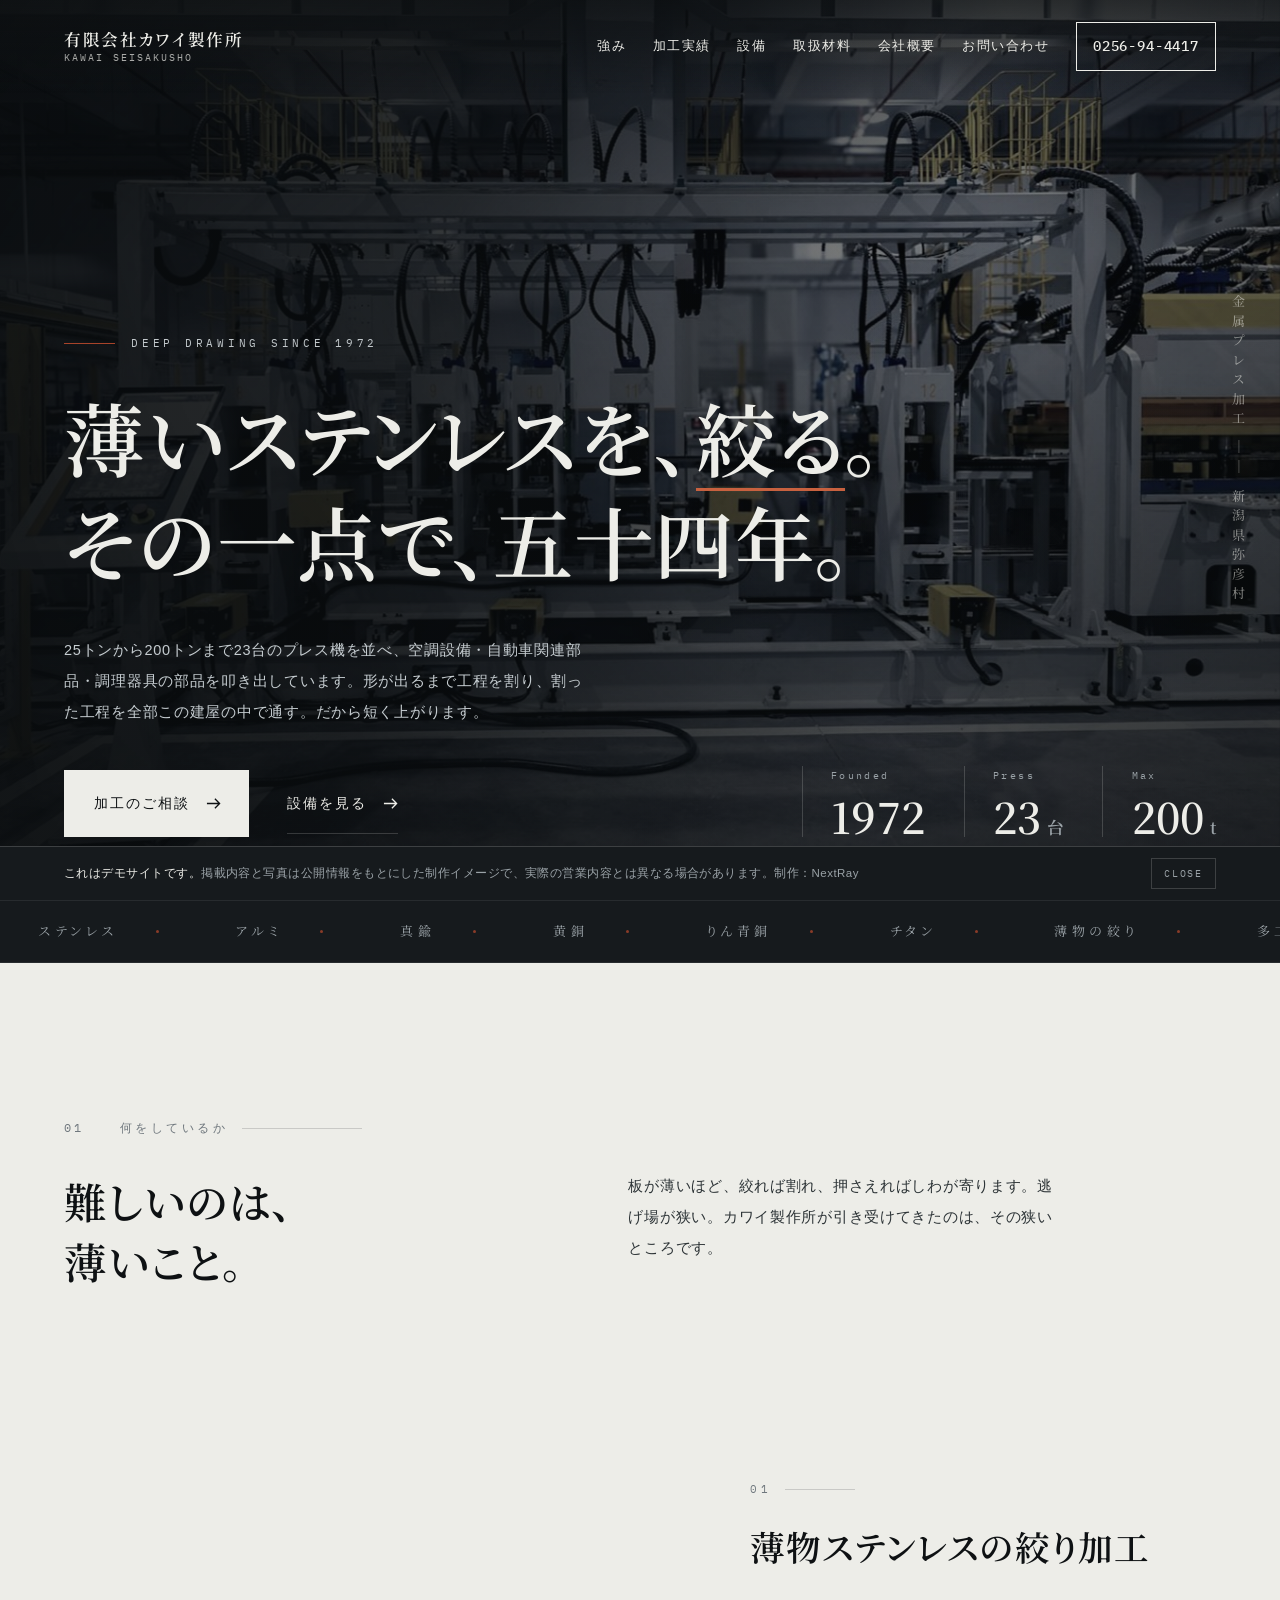
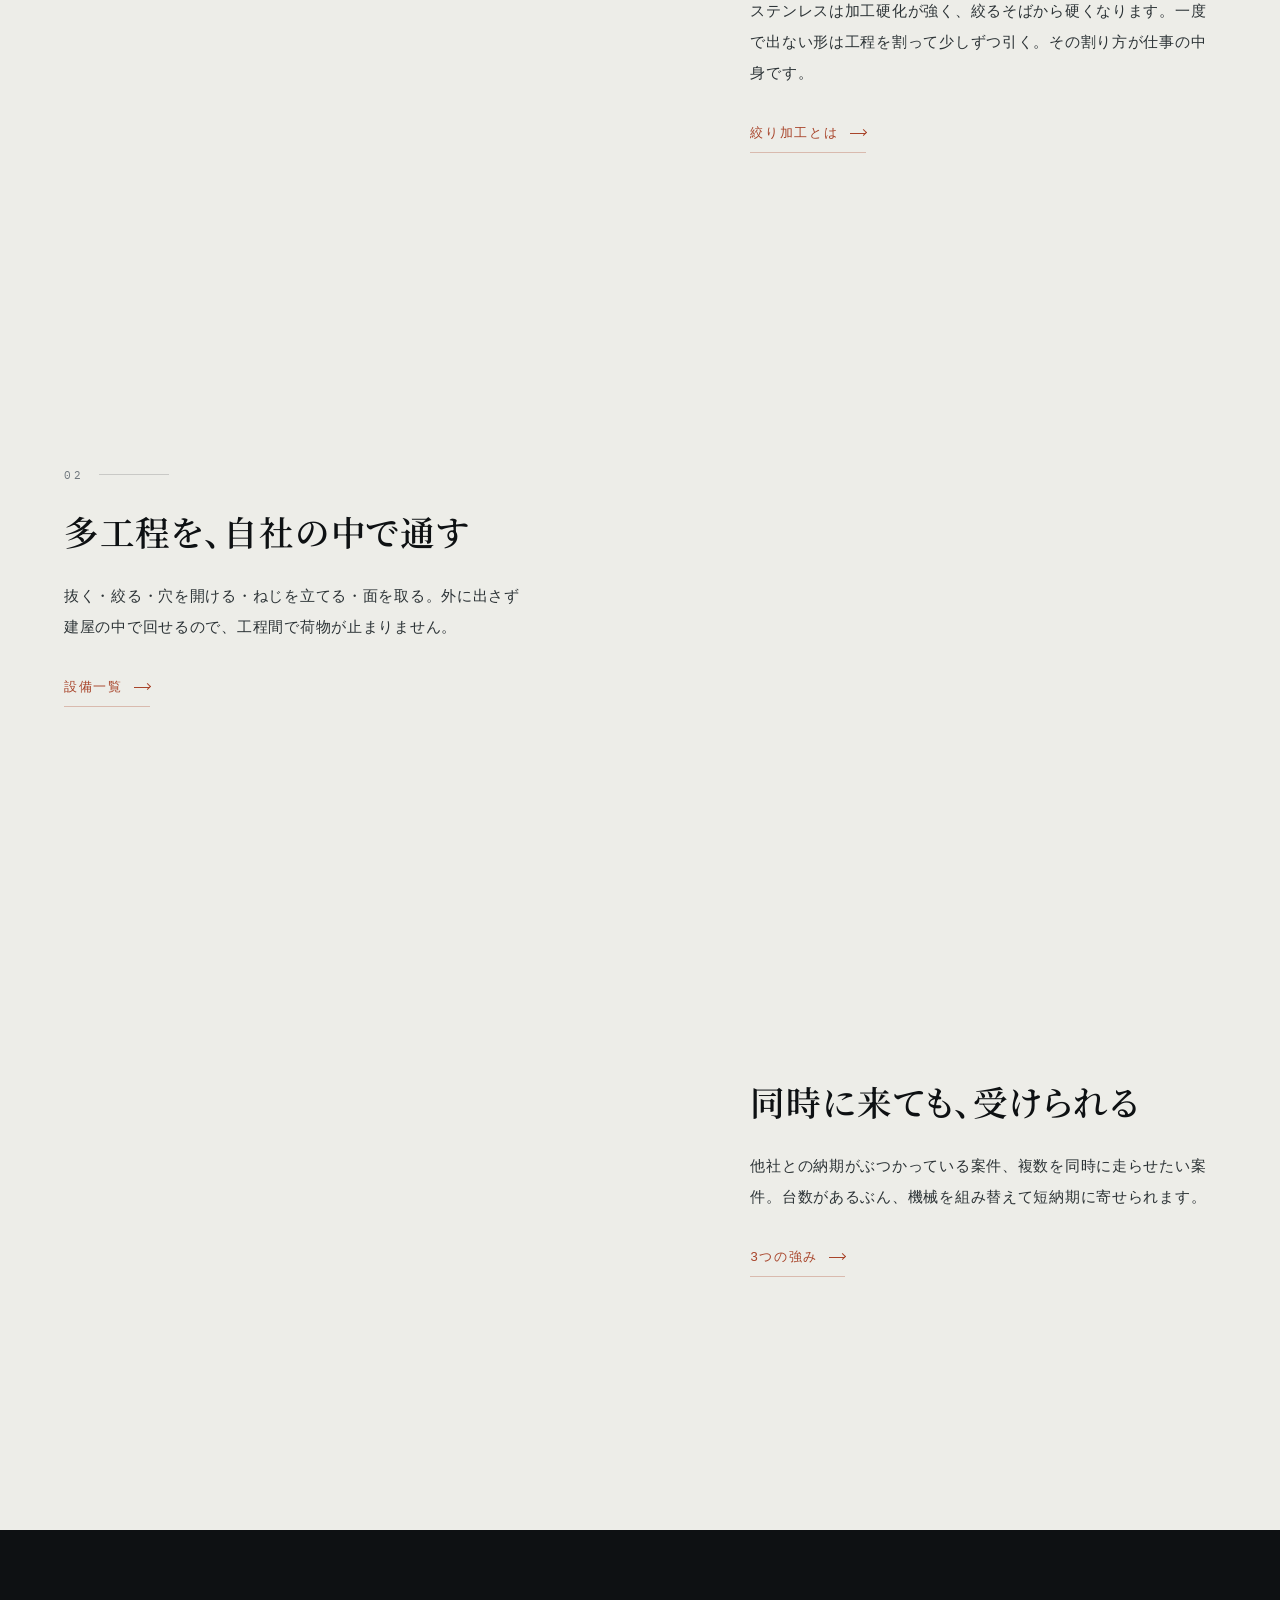
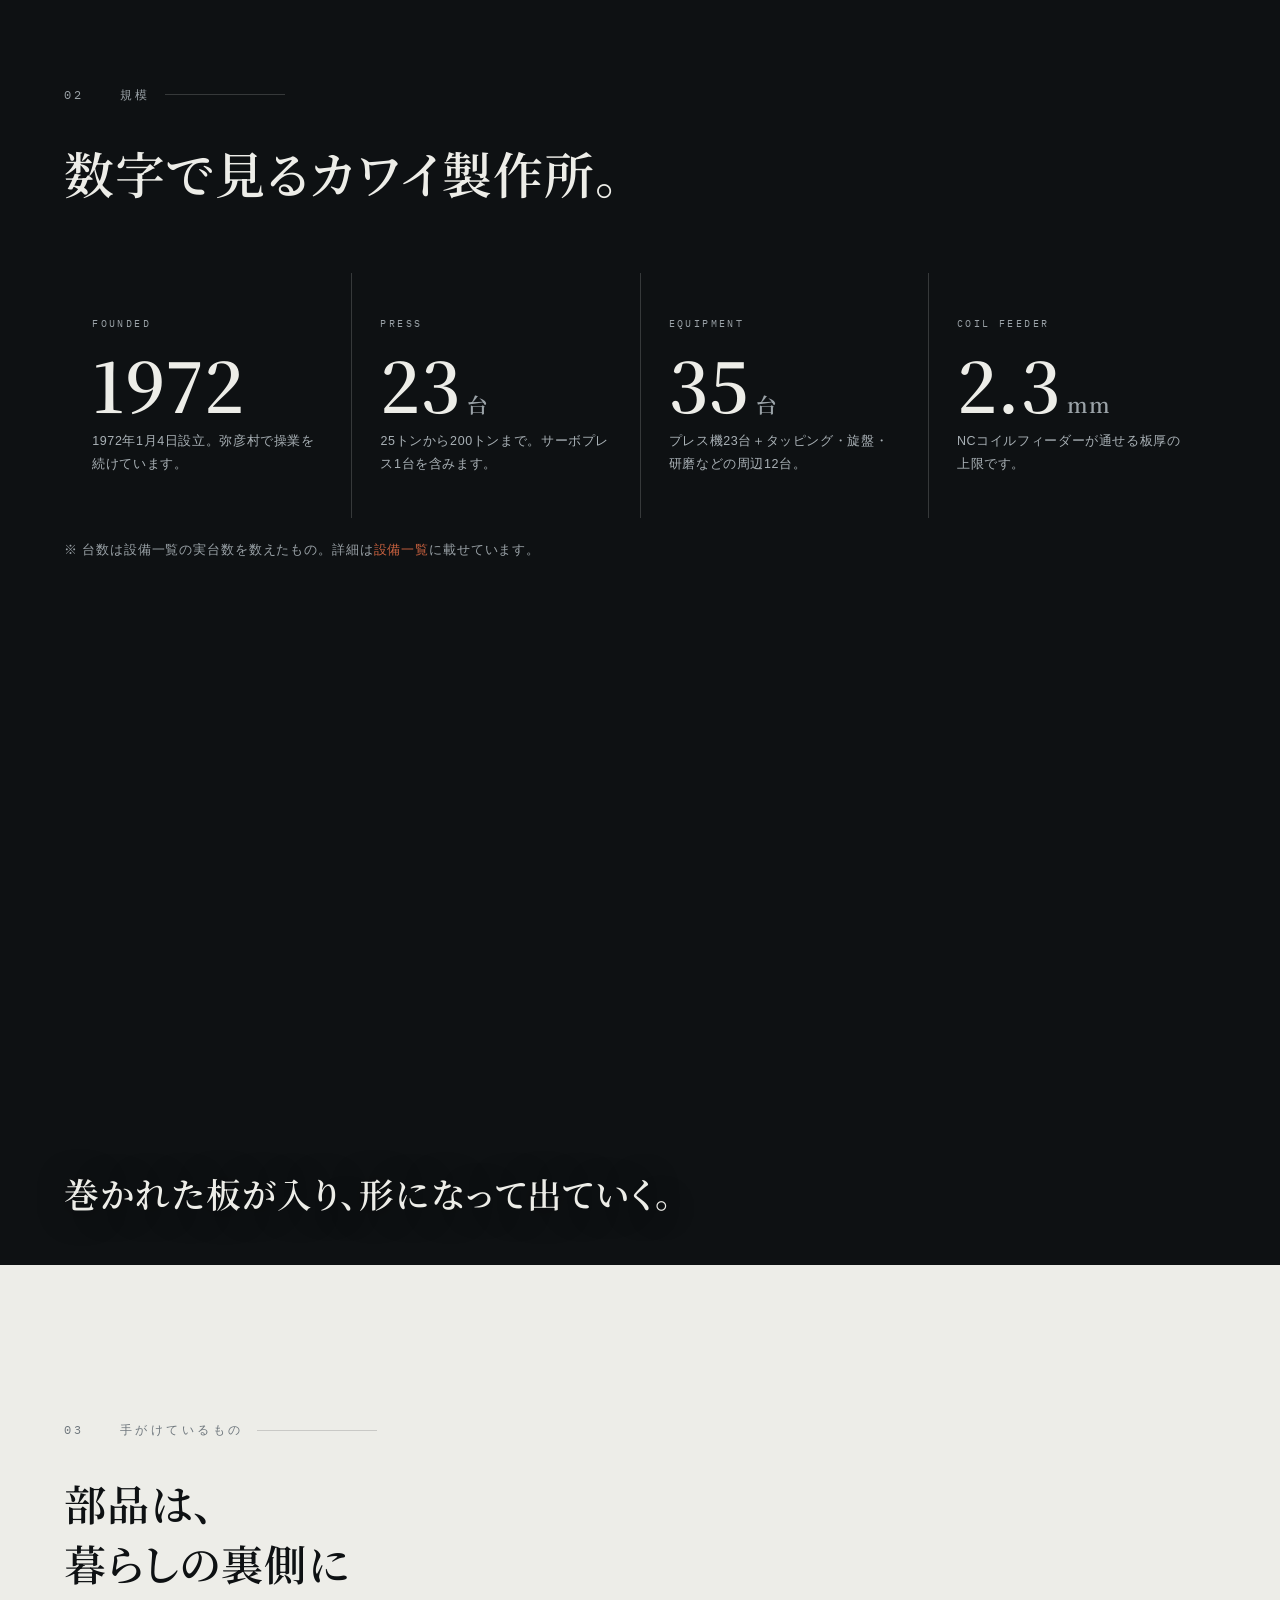
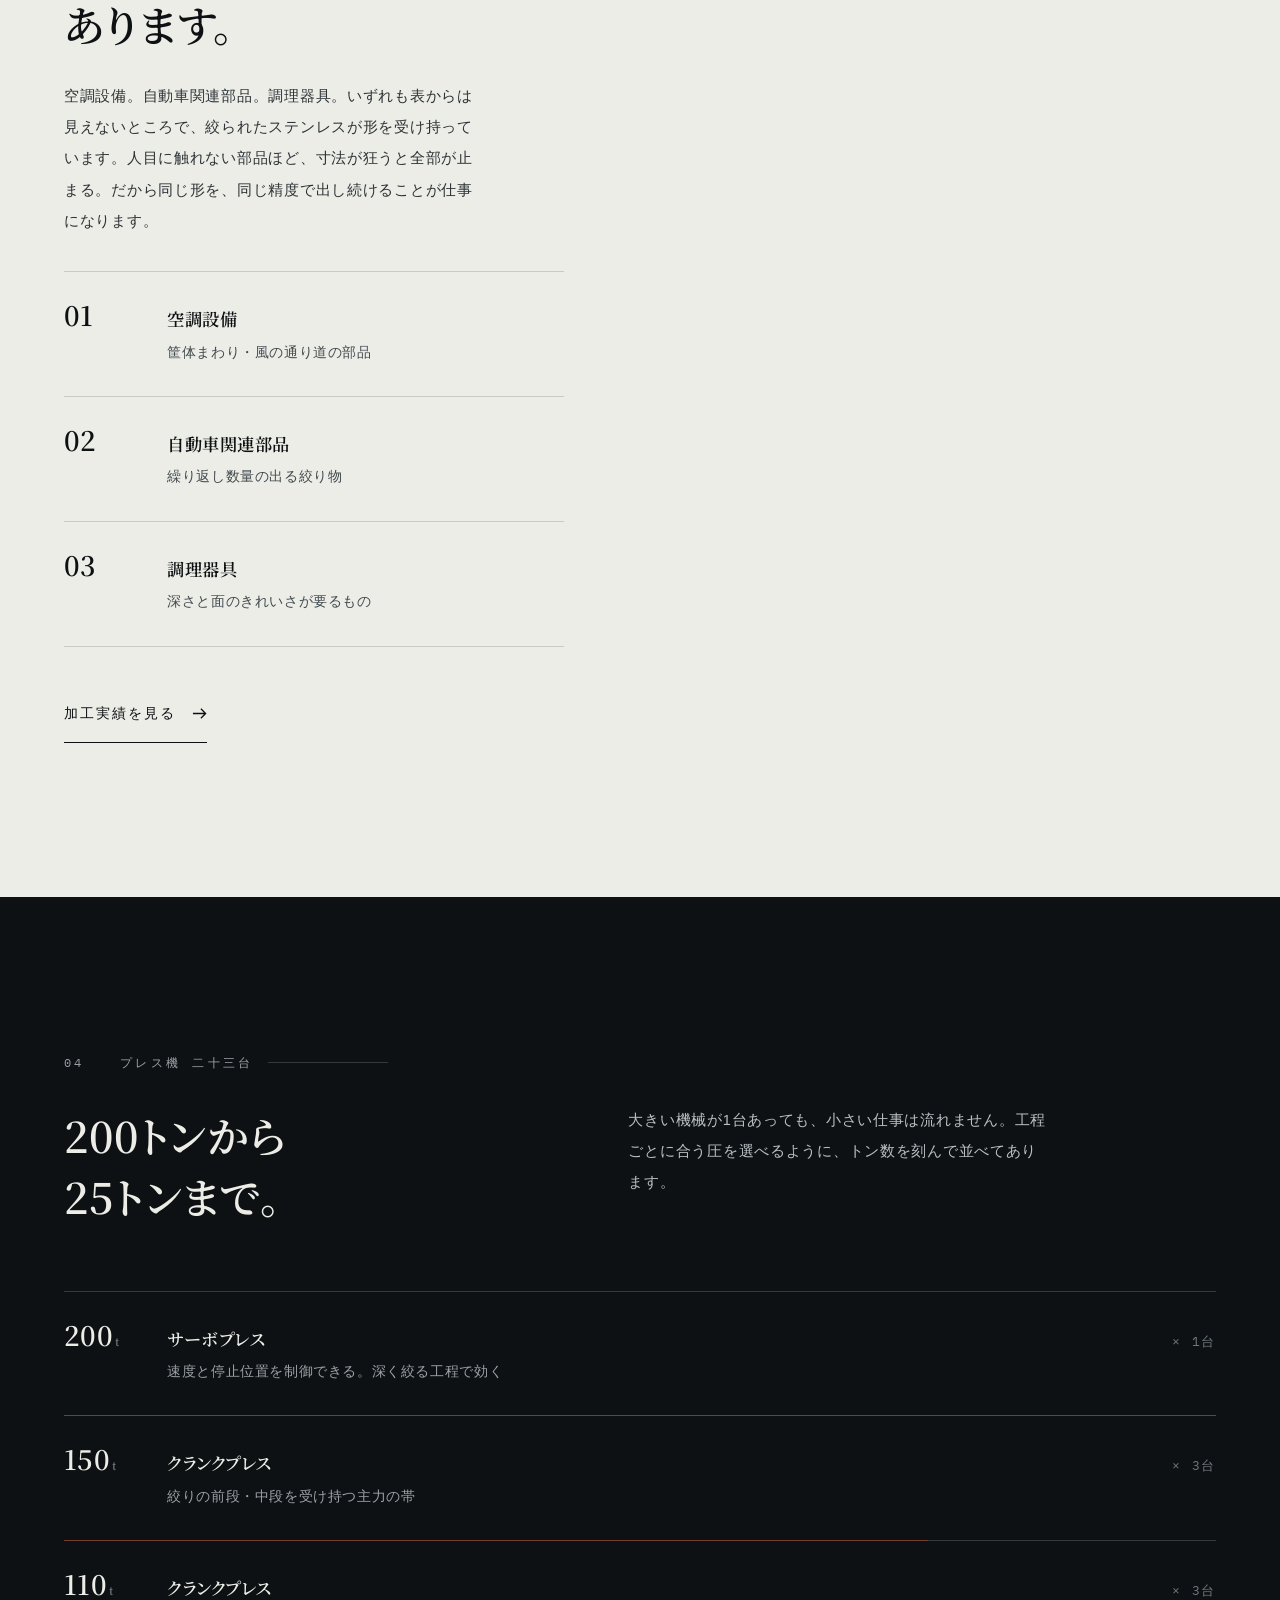
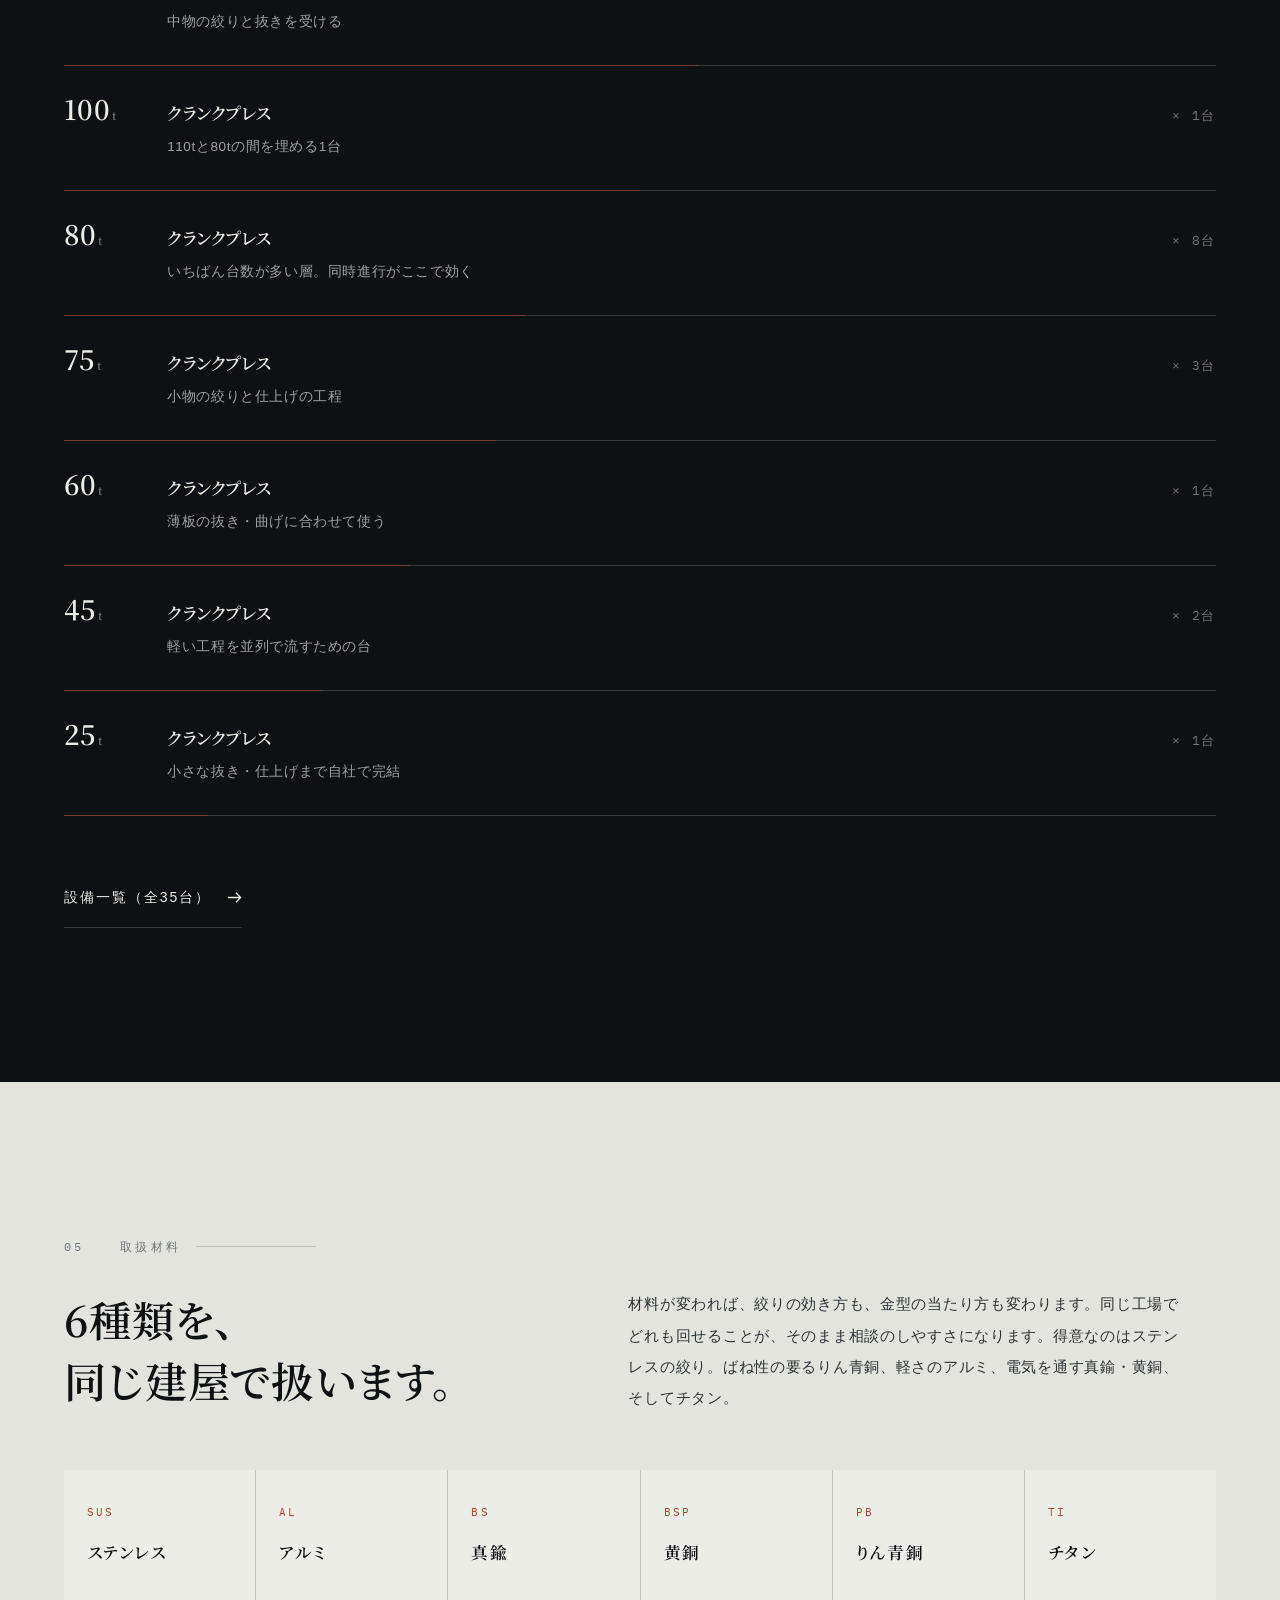
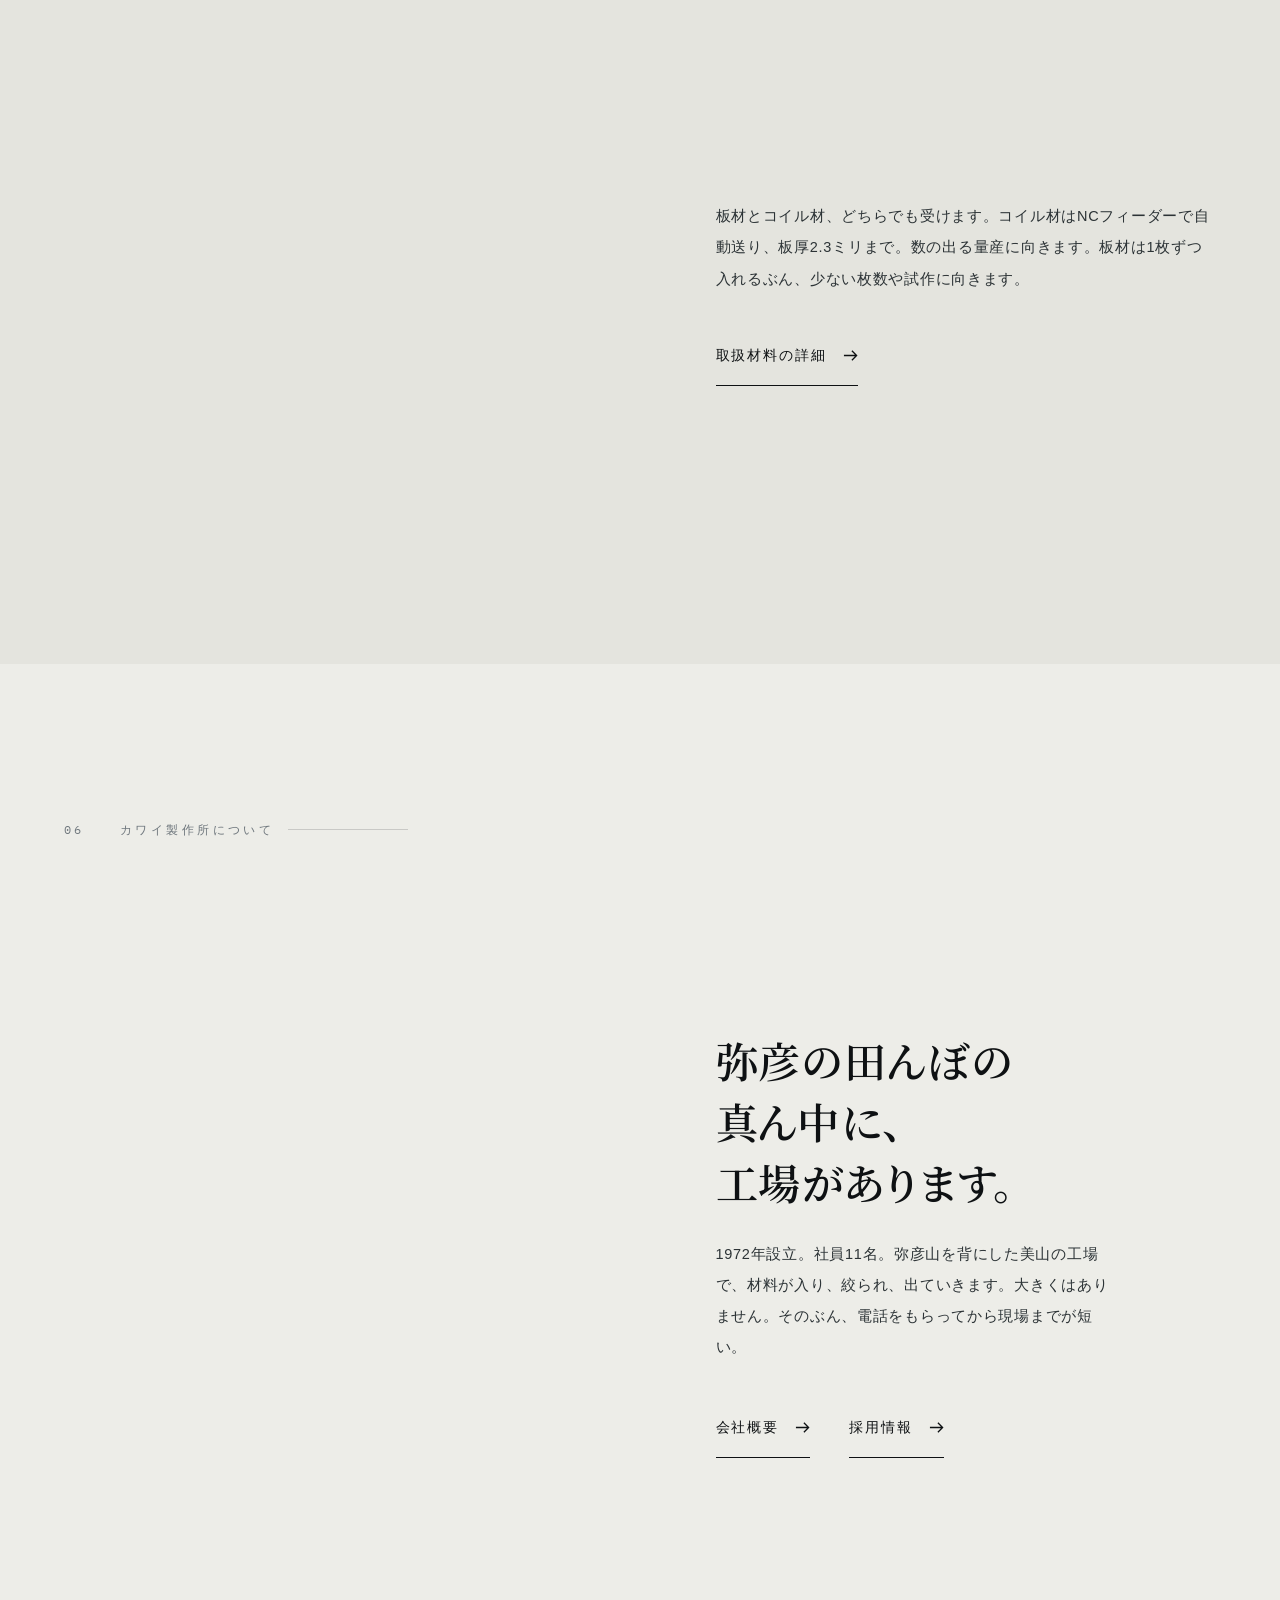
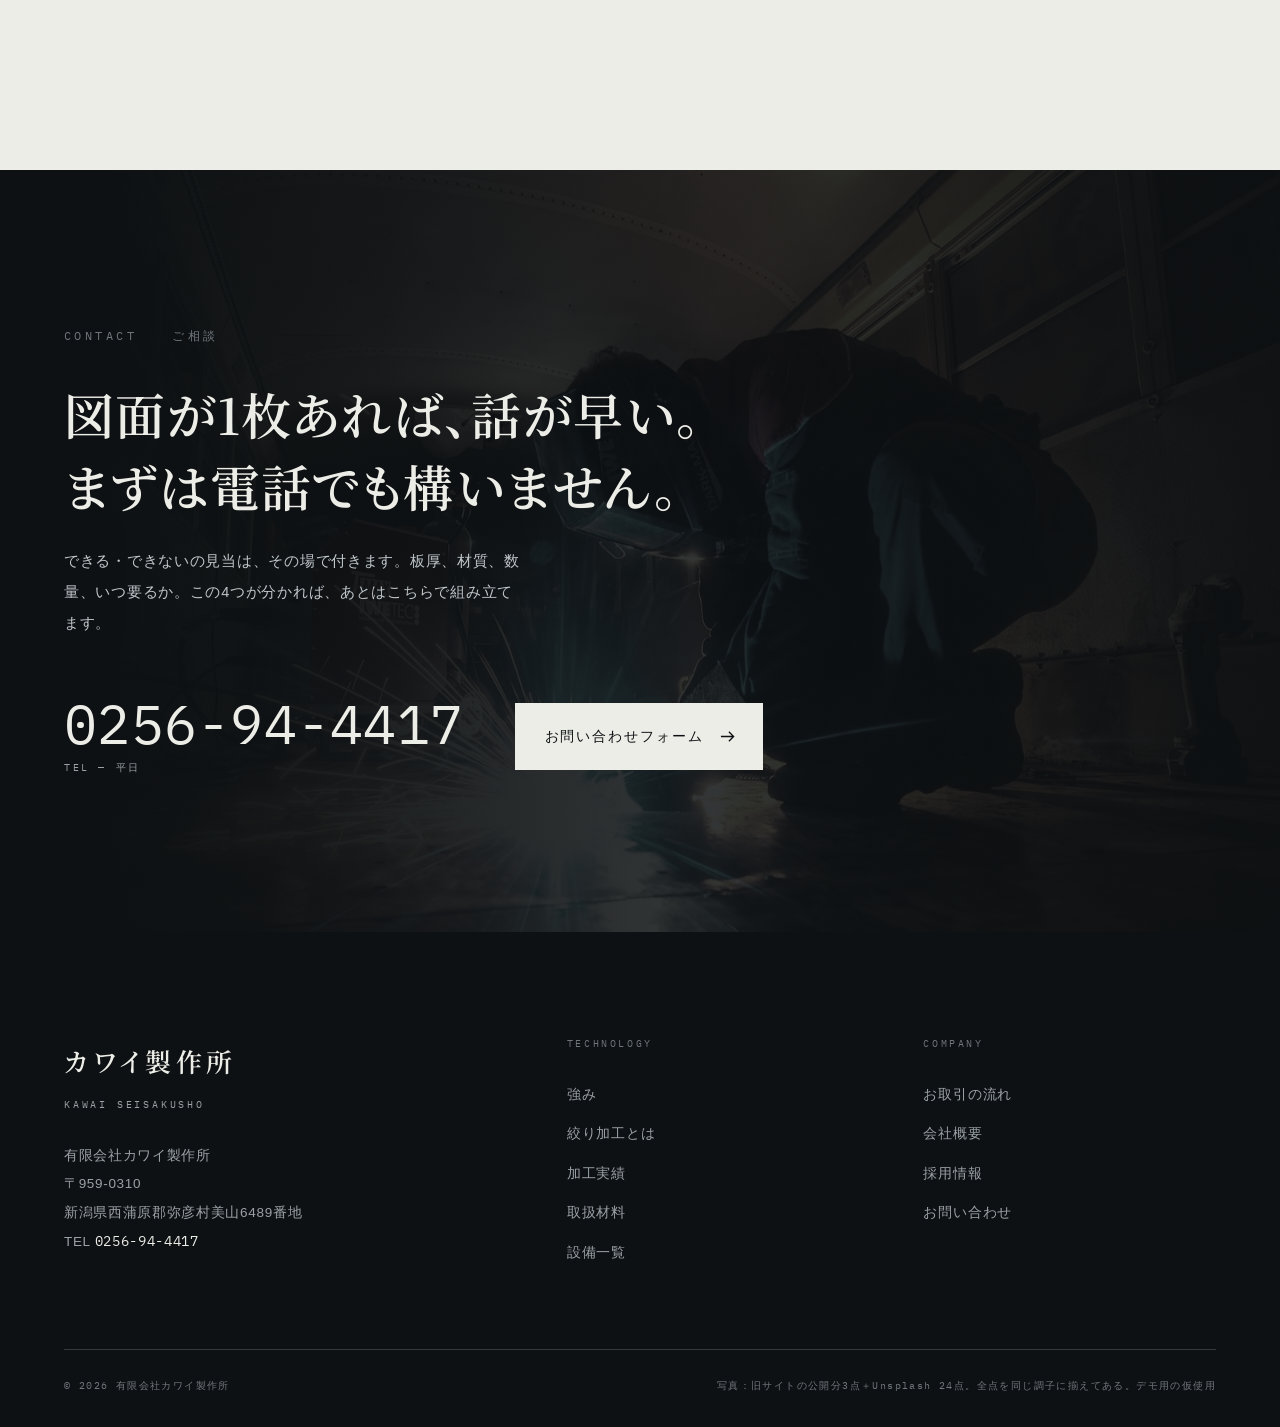
==== commit f7e6c999: "ヘッダーを正式名称にし、人が切れていた3か所を直す - 頭の社名を「カワイ製作所」から「有限会社カワイ製作所」へ。   10文字入るよう .hd-logo b を clamp(15px,1.3vw,1" ====
--- a/index.html
+++ b/index.html
@@ -18,8 +18,8 @@
 <link rel="preconnect" href="https://fonts.googleapis.com">
 <link rel="preconnect" href="https://fonts.gstatic.com" crossorigin>
 <!-- 和文も読む。Google Fonts は文字の範囲ごとに分けて配るので、1ページぶんだけ落ちてくる -->
-<link href="https://fonts.googleapis.com/css2?family=IBM+Plex+Mono:wght@400;500&family=Noto+Serif+JP:wght@600&display=swap" rel="stylesheet">
-<link rel="stylesheet" href="assets/site.css?v=20260903d">
+<link href="https://fonts.googleapis.com/css2?family=IBM+Plex+Mono:wght@600&family=Noto+Serif+JP:wght@600&display=swap" rel="stylesheet">
+<link rel="stylesheet" href="assets/site.css?v=20260905a">
 <script type="application/ld+json">
 {
   "@context": "https://schema.org",
@@ -55,7 +55,7 @@
 <body>
 <header class="hd" id="hd">
   <a href="index.html" class="hd-logo" aria-label="有限会社カワイ製作所 トップへ">
-    <b>カワイ製作所</b>
+    <b>有限会社カワイ製作所</b>
     <span>KAWAI SEISAKUSHO</span>
   </a>
   <nav class="hd-nav" id="nav" aria-label="メインメニュー">
@@ -66,7 +66,7 @@
 </header>
 <main>
 <section class="hero">
-  <div class="hero-bg"><img src="images/hero-press.jpg" alt="プレス機が並ぶ加工現場" fetchpriority="high"></div>
+  <div class="hero-bg"><img src="images/hero-press.jpg" alt="プレス機が並ぶ加工現場" fetchpriority="high" width="1600" height="1067" decoding="async"></div>
   <div class="hero-vert"><span>金属プレス加工 ── 新潟県弥彦村</span></div>
   <div class="hero-in">
     <div class="wrap">
@@ -99,7 +99,7 @@
     </div>
   </div>
   <div class="wrap"><div class="stack"><article class="st">
-  <div class="st-ph rvm"><img src="images/seihin-ichiran.jpg" alt="ステンレスを絞った加工品の一例" loading="lazy"></div>
+  <div class="st-ph rvm"><img src="images/seihin-ichiran.jpg" alt="ステンレスを絞った加工品の一例" loading="lazy" width="951" height="865" decoding="async"></div>
   <div class="st-body">
     <p class="st-n rv">01</p>
     <h3 class="t-ml rv">薄物ステンレスの絞り加工</h3>
@@ -107,7 +107,7 @@
     <div class="rv rv-2"><a class="ln" href="drawing.html">絞り加工とは<i></i></a></div>
   </div>
 </article><article class="st">
-  <div class="st-ph rvm"><img src="images/press-line.jpg" alt="自社工場に並ぶプレス機の列" loading="lazy"></div>
+  <div class="st-ph rvm"><img src="images/press-line.jpg" alt="自社工場に並ぶプレス機の列" loading="lazy" width="954" height="712" decoding="async"></div>
   <div class="st-body">
     <p class="st-n rv">02</p>
     <h3 class="t-ml rv">多工程を、自社の中で通す</h3>
@@ -115,7 +115,7 @@
     <div class="rv rv-2"><a class="ln" href="equipment.html">設備一覧<i></i></a></div>
   </div>
 </article><article class="st">
-  <div class="st-ph rvm"><img src="images/panel-01.jpg" alt="プレスラインの操作盤" loading="lazy"></div>
+  <div class="st-ph rvm"><img src="images/panel-01.jpg" alt="プレスラインの操作盤" loading="lazy" width="1600" height="1067" decoding="async"></div>
   <div class="st-body">
     <p class="st-n rv">03</p>
     <h3 class="t-ml rv">同時に来ても、受けられる</h3>
@@ -132,7 +132,7 @@
     <p class="t-xs rv" style="margin-top:20px">※ 台数は設備一覧の実台数を数えたもの。詳細は<a href="equipment.html" style="color:var(--rust-lt)">設備一覧</a>に載せています。</p>
   </div>
 </section><section class="band" style="position:relative;background:var(--ink)">
-  <div class="pic pic--wide rvm" style="opacity:.9"><img src="images/coil-01.jpg" alt="コイル材" loading="lazy"></div>
+  <div class="pic pic--wide rvm" style="opacity:.9"><img src="images/coil-01.jpg" alt="コイル材" loading="lazy" width="1600" height="1066" decoding="async"></div>
   <div class="wrap" style="position:absolute;inset:auto 0 0 0;padding-bottom:clamp(24px,3.5vw,52px);pointer-events:none">
     <p class="t-ml rv" style="color:var(--paper);text-shadow:0 2px 30px rgba(0,0,0,.6)">巻かれた板が入り、形になって出ていく。</p>
   </div>
@@ -152,9 +152,9 @@
         <div class="rv rv-3" style="margin-top:36px"><a class="btn " href="products.html">加工実績を見る <svg viewBox="0 0 16 16" fill="none" stroke="currentColor" stroke-width="1.4" aria-hidden="true"><path d="M1 8h13M9.5 3l5 5-5 5"/></svg></a></div>
       </div>
       <div class="bleed-r" style="display:grid;grid-template-columns:1fr 1fr;gap:clamp(8px,.9vw,14px)">
-        <div class="pic pic--wide rvm" style="grid-column:1 / -1"><img src="images/cook-01.jpg" alt="調理器具" loading="lazy"></div>
-        <div class="pic pic--43 rvm"><img src="images/auto-02.jpg" alt="自動車の部品" loading="lazy"></div>
-        <div class="pic pic--43 rvm"><img src="images/cook-03.jpg" alt="絞り上がった調理器具の部品" loading="lazy"></div>
+        <div class="pic pic--wide rvm" style="grid-column:1 / -1"><img src="images/cook-01.jpg" alt="調理器具" loading="lazy" width="1600" height="1067" decoding="async"></div>
+        <div class="pic pic--43 rvm"><img src="images/auto-02.jpg" alt="自動車の部品" loading="lazy" width="1600" height="990" decoding="async"></div>
+        <div class="pic pic--43 rvm"><img src="images/cook-03.jpg" alt="絞り上がった調理器具の部品" loading="lazy" width="1600" height="1063" decoding="async"></div>
       </div>
     </div>
   </div>
@@ -179,7 +179,7 @@
     </div>
     <div class="mats rv rv-1"><div class="mat"><b>SUS</b><span>ステンレス</span></div><div class="mat"><b>AL</b><span>アルミ</span></div><div class="mat"><b>BS</b><span>真鍮</span></div><div class="mat"><b>BSP</b><span>黄銅</span></div><div class="mat"><b>PB</b><span>りん青銅</span></div><div class="mat"><b>TI</b><span>チタン</span></div></div>
     <div class="two two--r" style="margin-top:clamp(46px,6vw,76px)">
-      <div class="pic pic--32 rvm bleed-l"><img src="images/sheet-01.jpg" alt="積まれた板材" loading="lazy"></div>
+      <div class="pic pic--32 rvm bleed-l"><img src="images/sheet-01.jpg" alt="積まれた板材" loading="lazy" width="1600" height="899" decoding="async"></div>
       <div>
         <p class="t-s rv">板材とコイル材、どちらでも受けます。コイル材はNCフィーダーで自動送り、板厚2.3ミリまで。数の出る量産に向きます。板材は1枚ずつ入れるぶん、少ない枚数や試作に向きます。</p>
         <div class="rv rv-1" style="margin-top:30px"><a class="btn " href="materials.html">取扱材料の詳細 <svg viewBox="0 0 16 16" fill="none" stroke="currentColor" stroke-width="1.4" aria-hidden="true"><path d="M1 8h13M9.5 3l5 5-5 5"/></svg></a></div>
@@ -192,8 +192,8 @@
     <p class="sec-no"><span>06</span>&nbsp;&nbsp;カワイ製作所について</p>
     <div class="two two--r">
       <div class="bleed-l" style="display:grid;gap:clamp(8px,.9vw,14px)">
-        <div class="pic pic--169 rvm"><img src="images/koujou-gaikan.jpg" alt="有限会社カワイ製作所の工場外観" loading="lazy"><cite>YAHIKO, NIIGATA</cite></div>
-        <div class="pic pic--169 rvm"><img src="images/field-02.jpg" alt="弥彦周辺の田園風景" loading="lazy"></div>
+        <div class="pic pic--169 rvm"><img src="images/koujou-gaikan.jpg" alt="有限会社カワイ製作所の工場外観" loading="lazy" width="959" height="717" decoding="async"><cite>YAHIKO, NIIGATA</cite></div>
+        <div class="pic pic--169 rvm"><img src="images/field-02.jpg" alt="弥彦周辺の田園風景" loading="lazy" width="1600" height="1066" decoding="async"></div>
       </div>
       <div>
         <h2 class="t-l rv">弥彦の田んぼの<br>真ん中に、<br>工場があります。</h2>
@@ -206,7 +206,7 @@
     </div>
   </div>
 </section><section class="call">
-  <div class="call-bg"><img src="images/sparks-03.jpg" alt="" loading="lazy"></div>
+  <div class="call-bg"><img src="images/sparks-03.jpg" alt="" loading="lazy" width="1600" height="1066" decoding="async"></div>
   <div class="call-in wrap">
     <p class="sec-no"><span>CONTACT</span>&nbsp;&nbsp;ご相談</p>
     <h2 class="t-l rv">図面が1枚あれば、話が早い。<br>まずは電話でも構いません。</h2>
@@ -246,6 +246,6 @@
 </script>
 <!-- ▲ -->
 
-<script src="assets/site.js?v=20260903d"></script>
+<script src="assets/site.js?v=20260905a"></script>
 </body>
 </html>
--- a/assets/site.css
+++ b/assets/site.css
@@ -77,6 +77,7 @@
   letter-spacing:.02em;
   font-feature-settings:"palt" 1;
   word-break:auto-phrase;          /* 文節で折る。対応してない端末は下の normal */
+  text-wrap:balance;               /* 2行以上のとき、行の長さを揃える */
   line-break:strict;
 }
 .t-hero{font-size:clamp(37px,6.25vw,92px);line-height:1.3;letter-spacing:.005em}
@@ -88,7 +89,7 @@
 .t-xs{font-size:12.5px;line-height:1.95;color:var(--steel);letter-spacing:.07em}
 .mono{font-family:var(--mono);font-feature-settings:normal}
 
-b,strong{font-weight:700}
+b,strong{font-weight:600}
 .rust{color:var(--rust);font-weight:500}
 /* 面で塗らず、下に細い線を1本だけ引く */
 .mk{position:relative;white-space:nowrap}
@@ -216,7 +217,7 @@
   transition:background .45s,color .45s,padding .45s,box-shadow .45s;
 }
 .hd::before{
-  content:"";position:absolute;inset:0;z-index:-1;
+  content:"";position:absolute;inset:0;z-index:-1;pointer-events:none;
   background:linear-gradient(180deg,rgba(14,17,19,.62),rgba(14,17,19,0));
   transition:opacity .45s;
 }
@@ -225,8 +226,8 @@
 .hd.up{transform:translateY(-110%);transition:transform .45s}
 
 .hd-logo{display:flex;flex-direction:column;gap:3px;line-height:1.25}
-.hd-logo b{font-family:var(--jp-serif);font-weight:600;font-size:19px;letter-spacing:.16em}
-.hd-logo span{font-family:var(--mono);font-size:9.5px;letter-spacing:.28em;opacity:.7}
+.hd-logo b{font-family:var(--jp-serif);font-weight:600;font-size:clamp(15px,1.3vw,19px);letter-spacing:.1em;white-space:nowrap}
+.hd-logo span{font-family:var(--mono);font-size:9.5px;letter-spacing:.22em;opacity:.7;white-space:nowrap}
 
 .hd-nav{display:flex;align-items:center;gap:clamp(18px,2.1vw,34px)}
 .hd-nav a{font-size:13px;font-weight:500;letter-spacing:.11em;position:relative;padding-block:4px}
@@ -310,7 +311,7 @@
 
 /* --------------------------------------------------------------- 下層の頭 */
 .ph{position:relative;min-height:clamp(400px,62vh,620px);display:flex;align-items:flex-end;background:var(--ink);color:var(--paper);overflow:hidden}
-.ph-bg{position:absolute;inset:-5% 0}
+.ph-bg{position:absolute;inset:0 0 -10% 0}
 .ph-bg img{width:100%;height:100%;object-fit:cover;will-change:transform}
 .ph-bg::after{content:"";position:absolute;inset:0;
   background:linear-gradient(90deg,rgba(10,13,15,.88),rgba(10,13,15,.46) 60%,rgba(10,13,15,.62)),
@@ -455,7 +456,7 @@
 .call{position:relative;background:var(--ink);color:var(--paper);overflow:hidden;
   padding-block:clamp(90px,12vw,170px)}
 .call-bg{position:absolute;inset:0}
-.call-bg img{width:100%;height:100%;object-fit:cover;opacity:.34}
+.call-bg img{width:100%;height:100%;object-fit:cover;object-position:50% 12%;opacity:.34}
 .call-bg::after{content:"";position:absolute;inset:0;
   background:linear-gradient(90deg,var(--ink) 8%,rgba(14,17,19,.55) 55%,rgba(14,17,19,.85))}
 .call-in{position:relative}
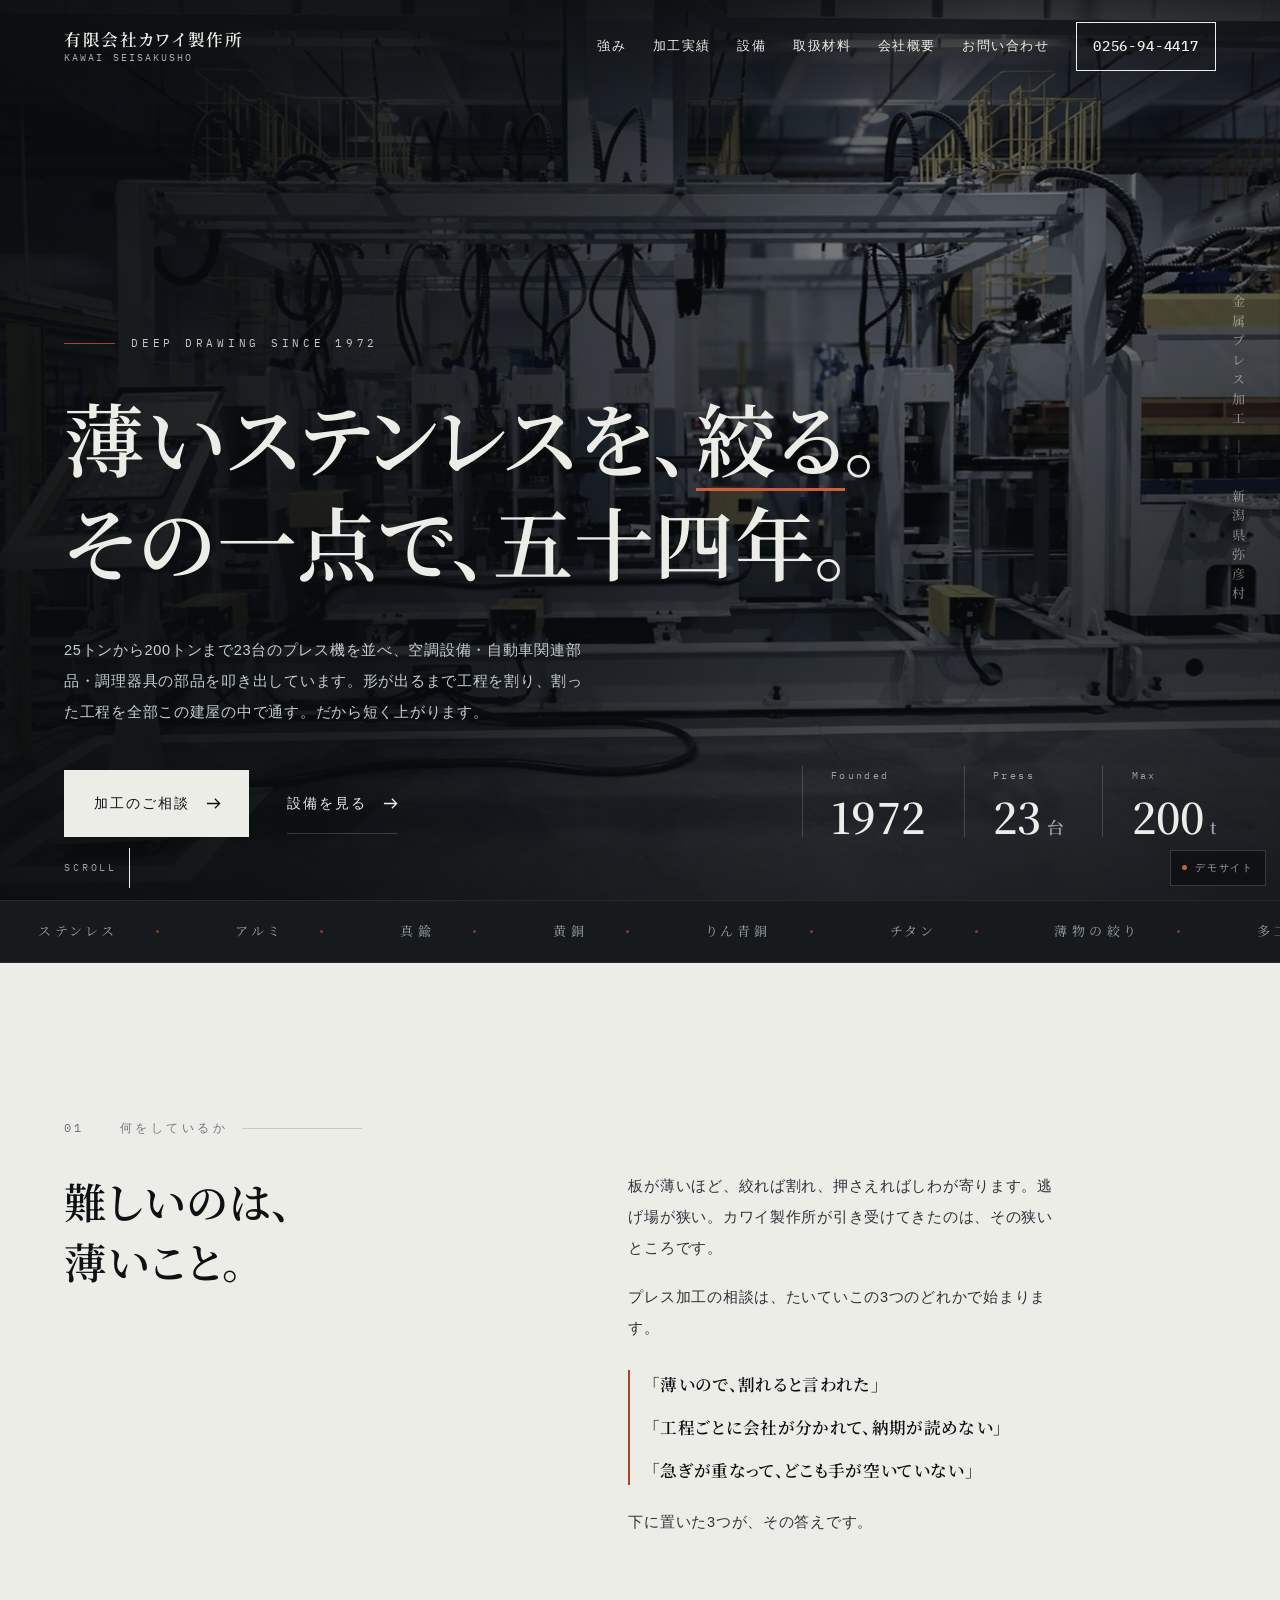
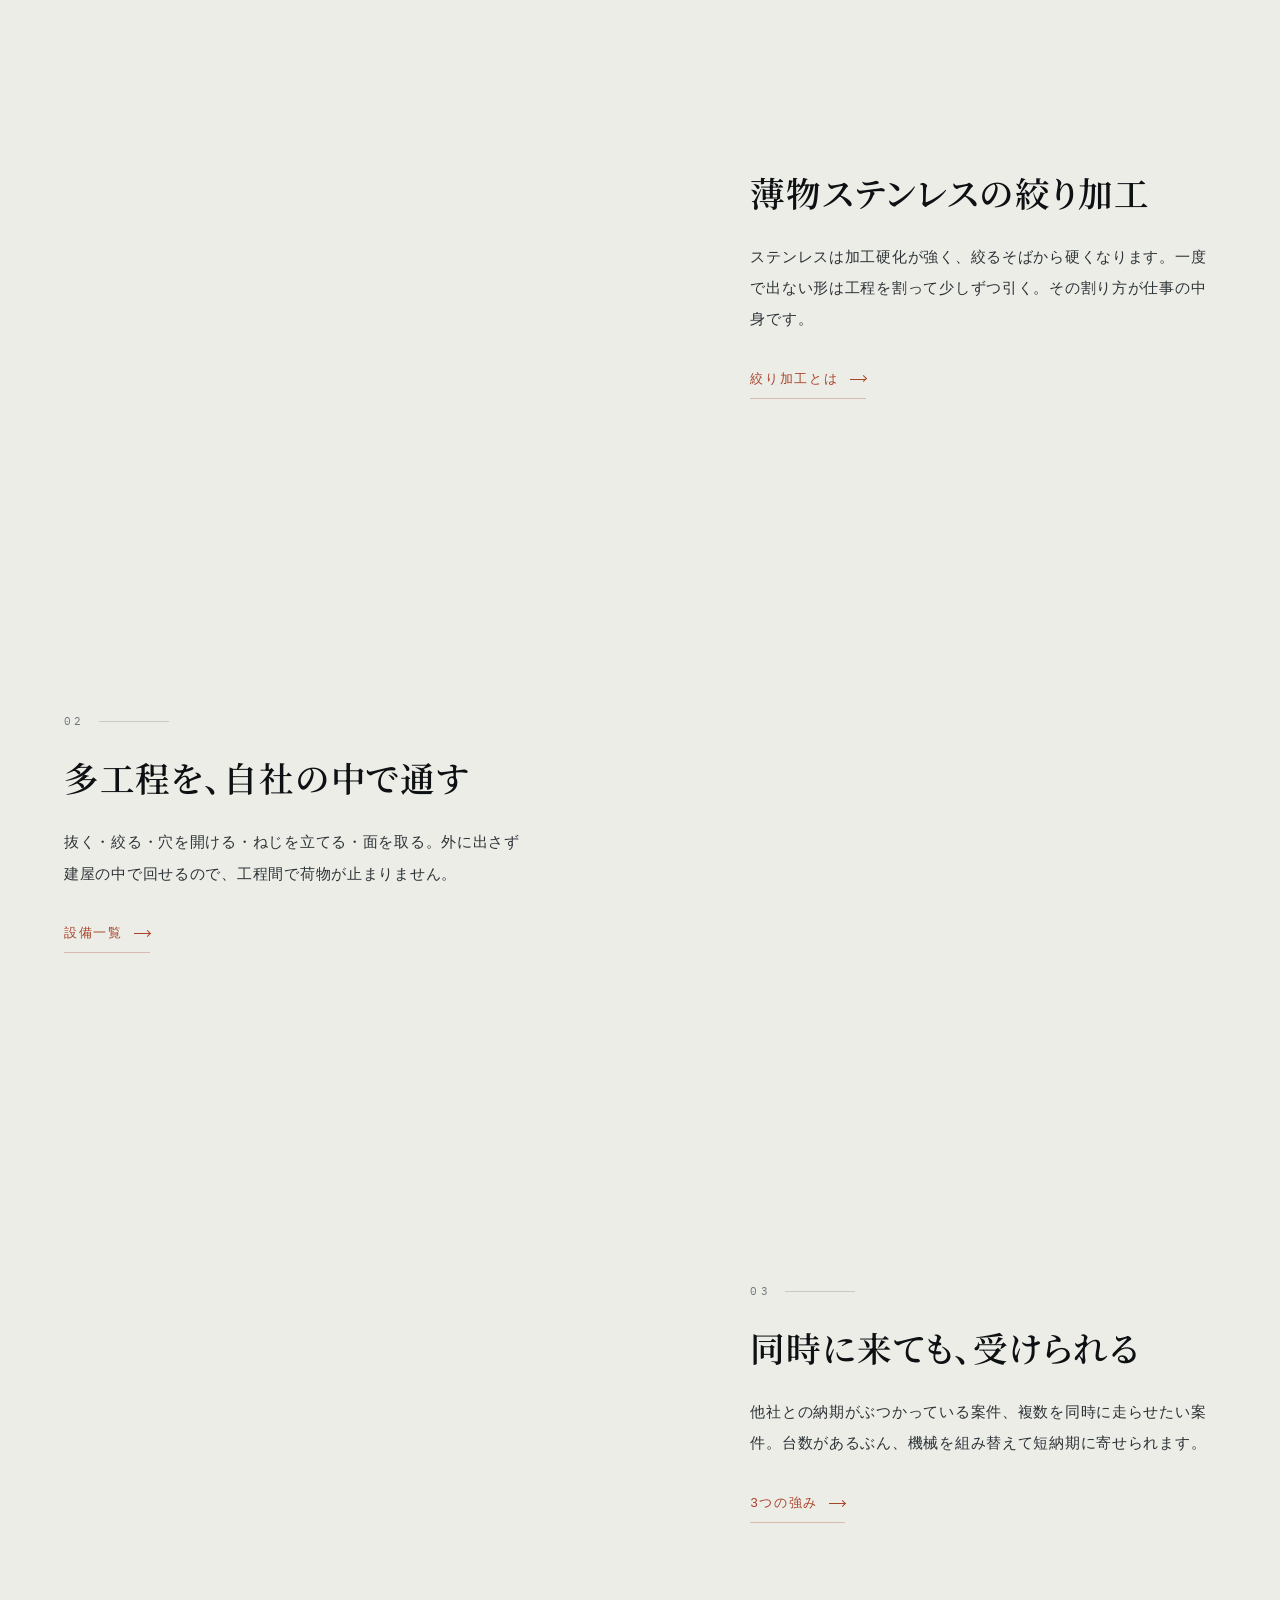
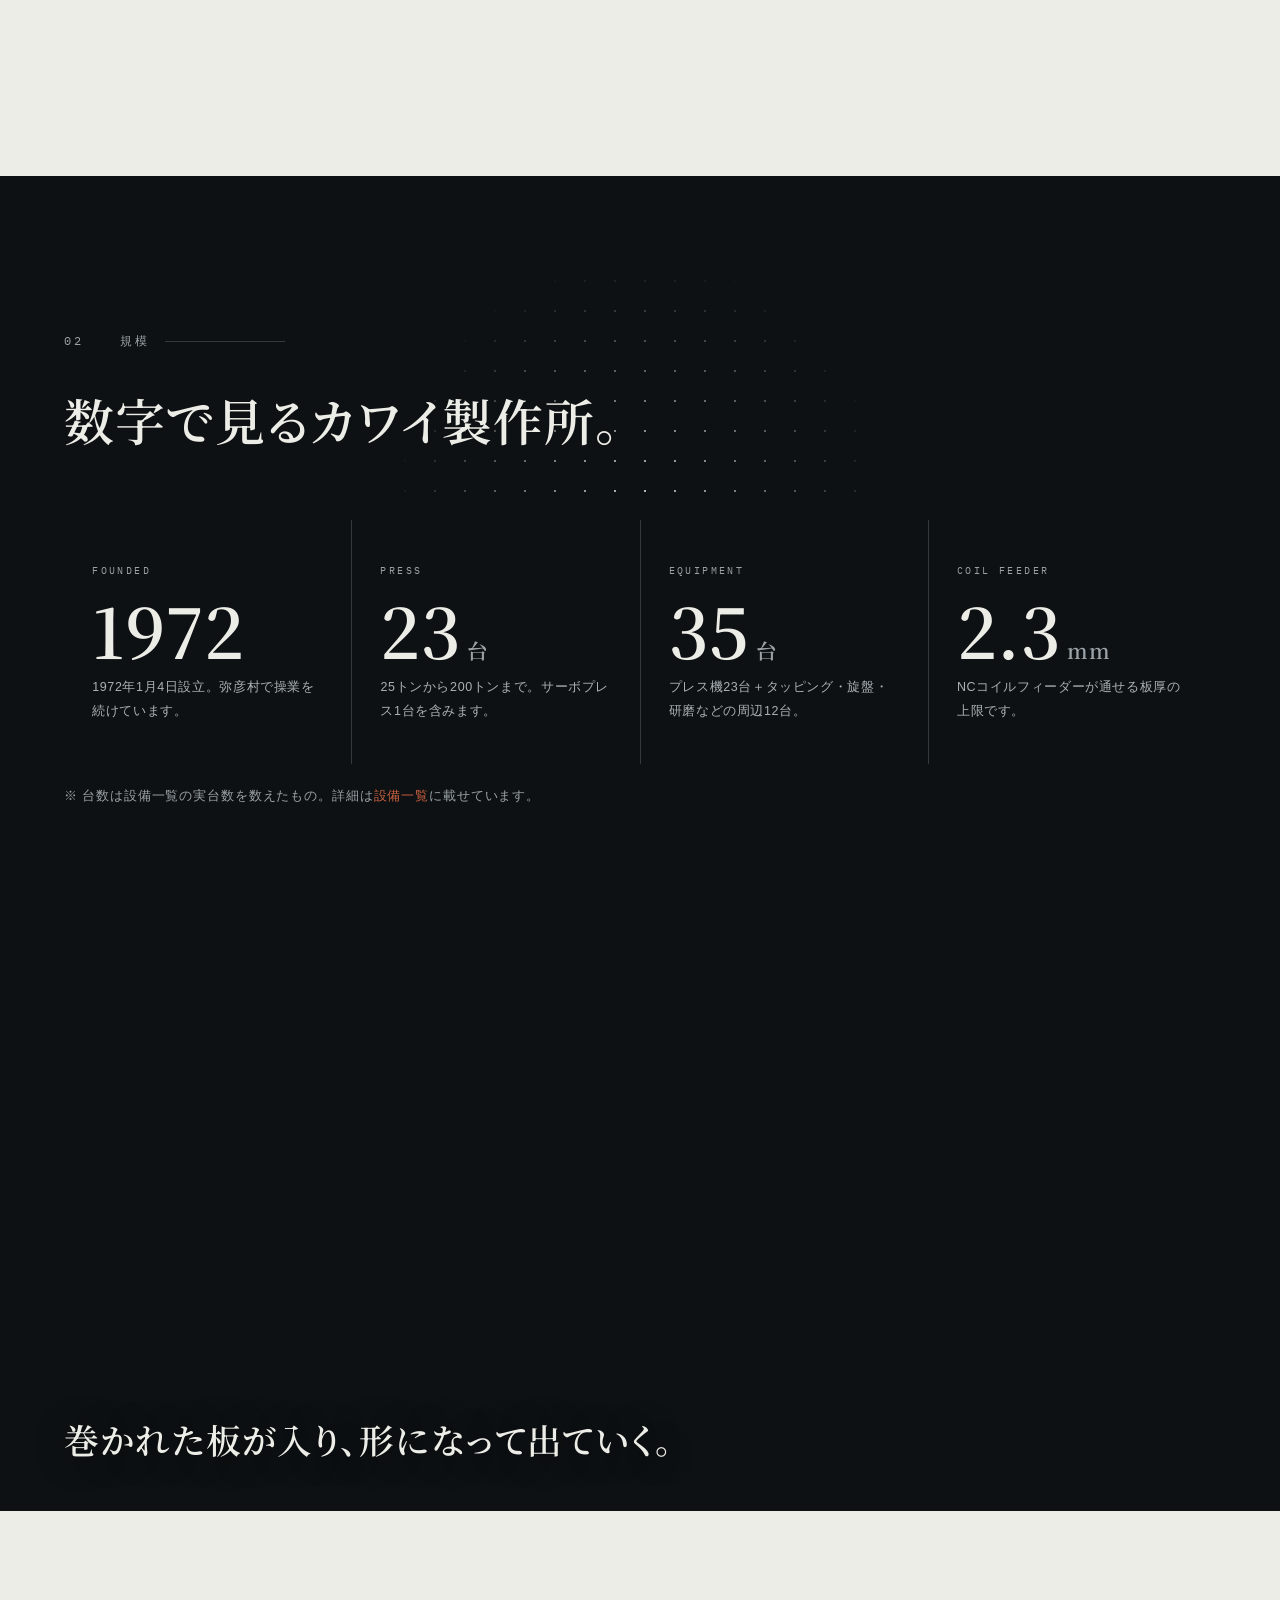
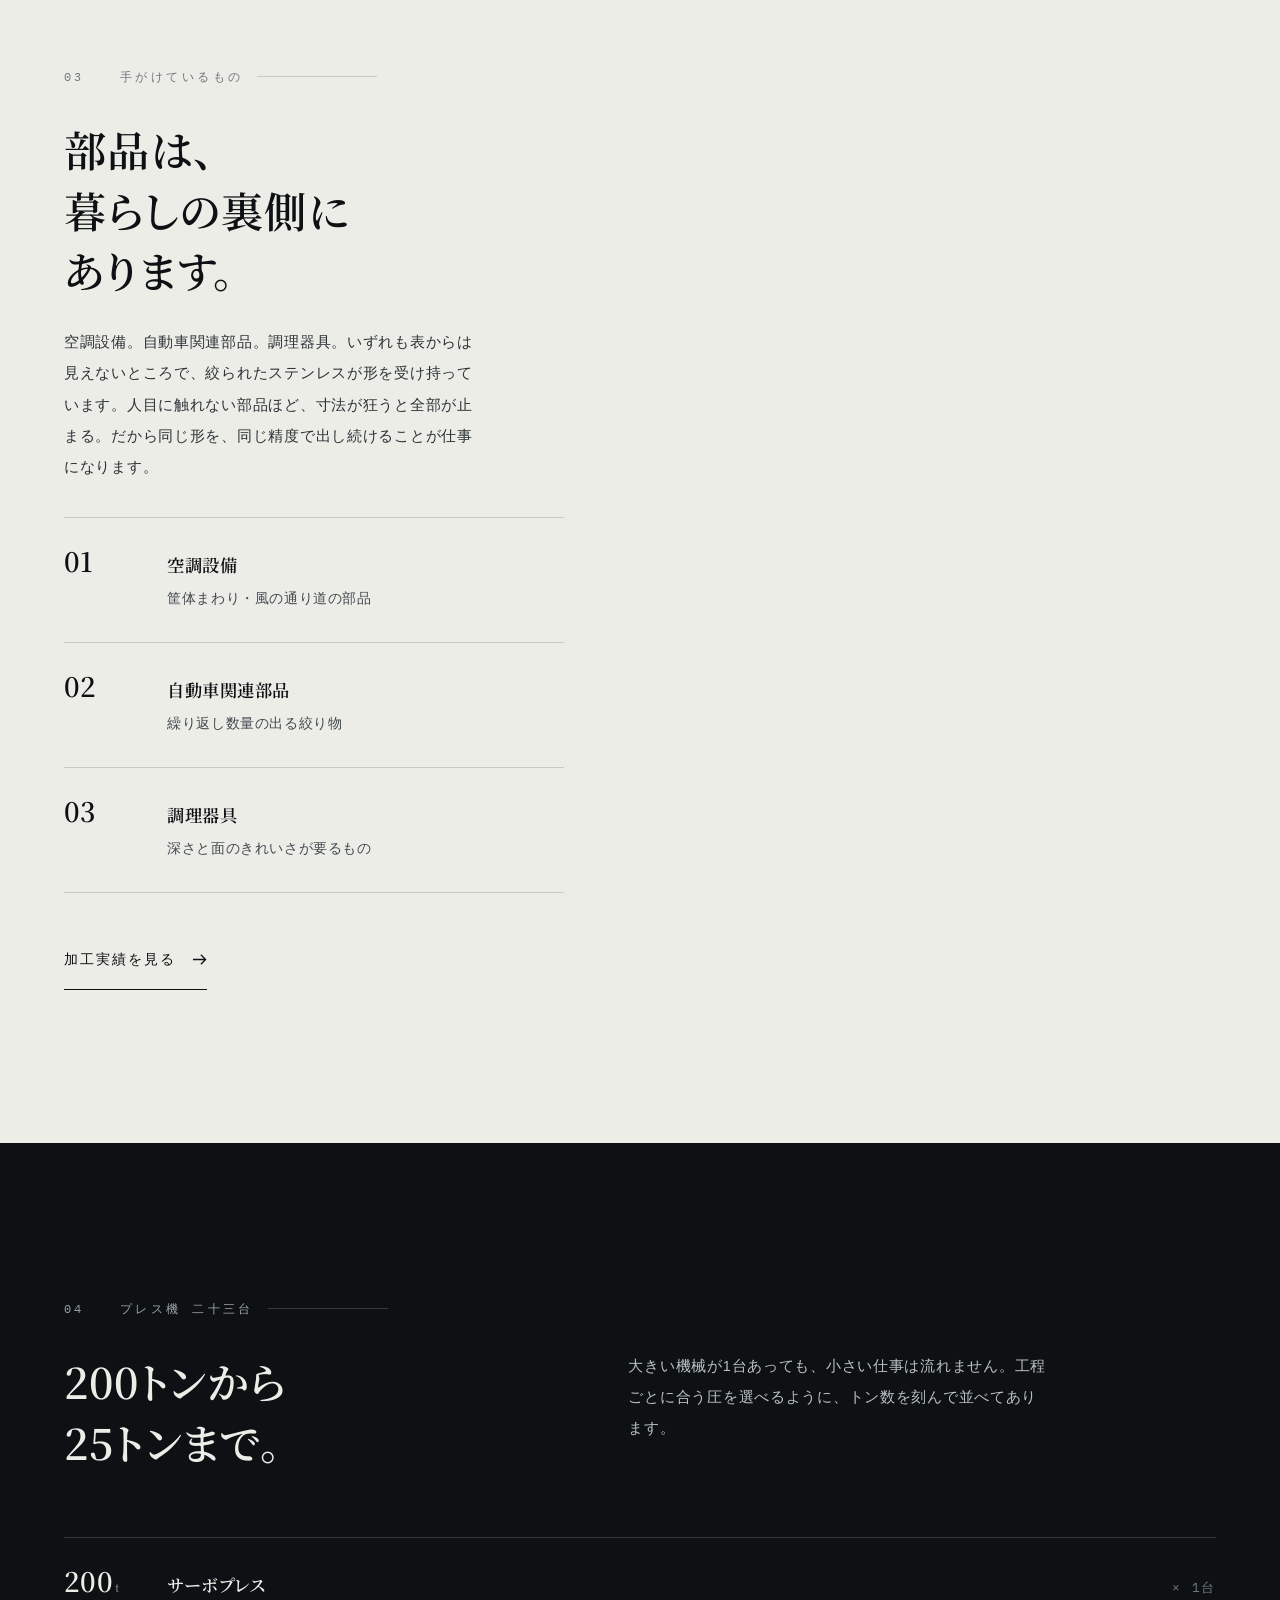
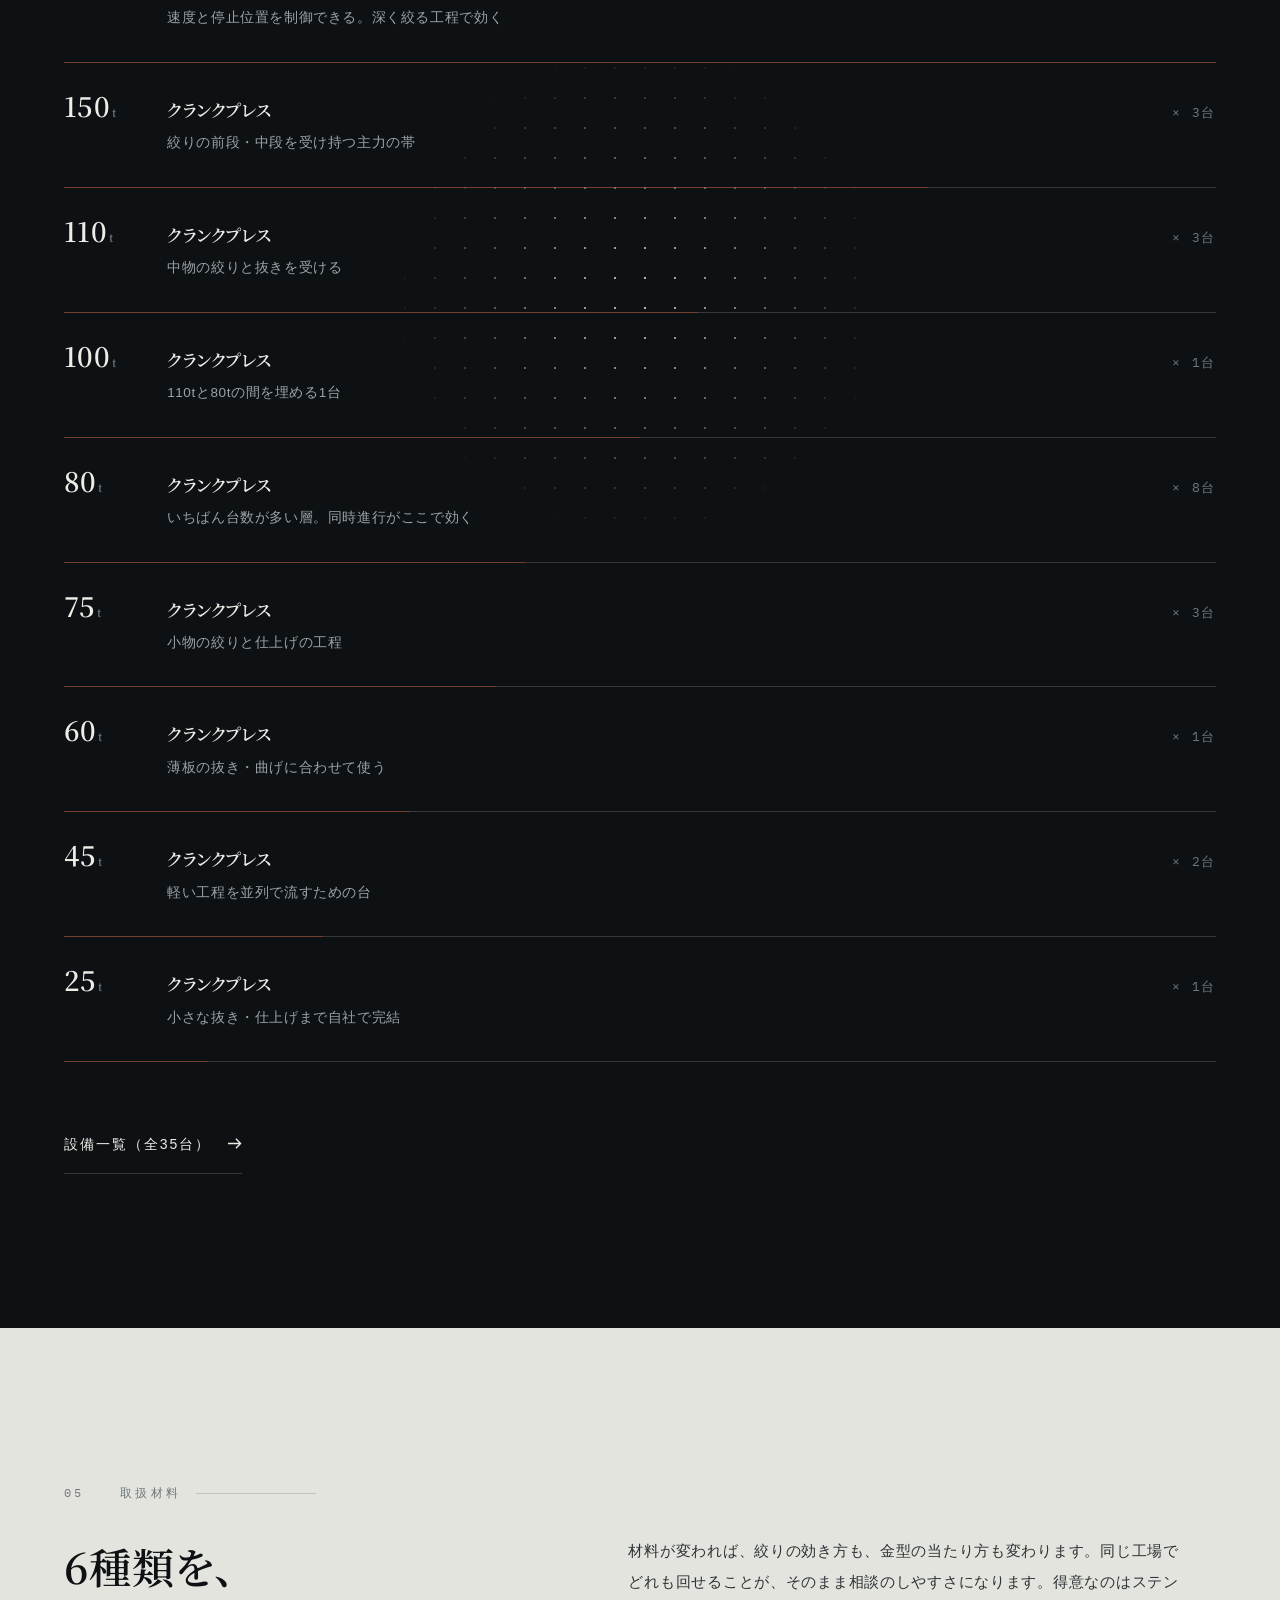
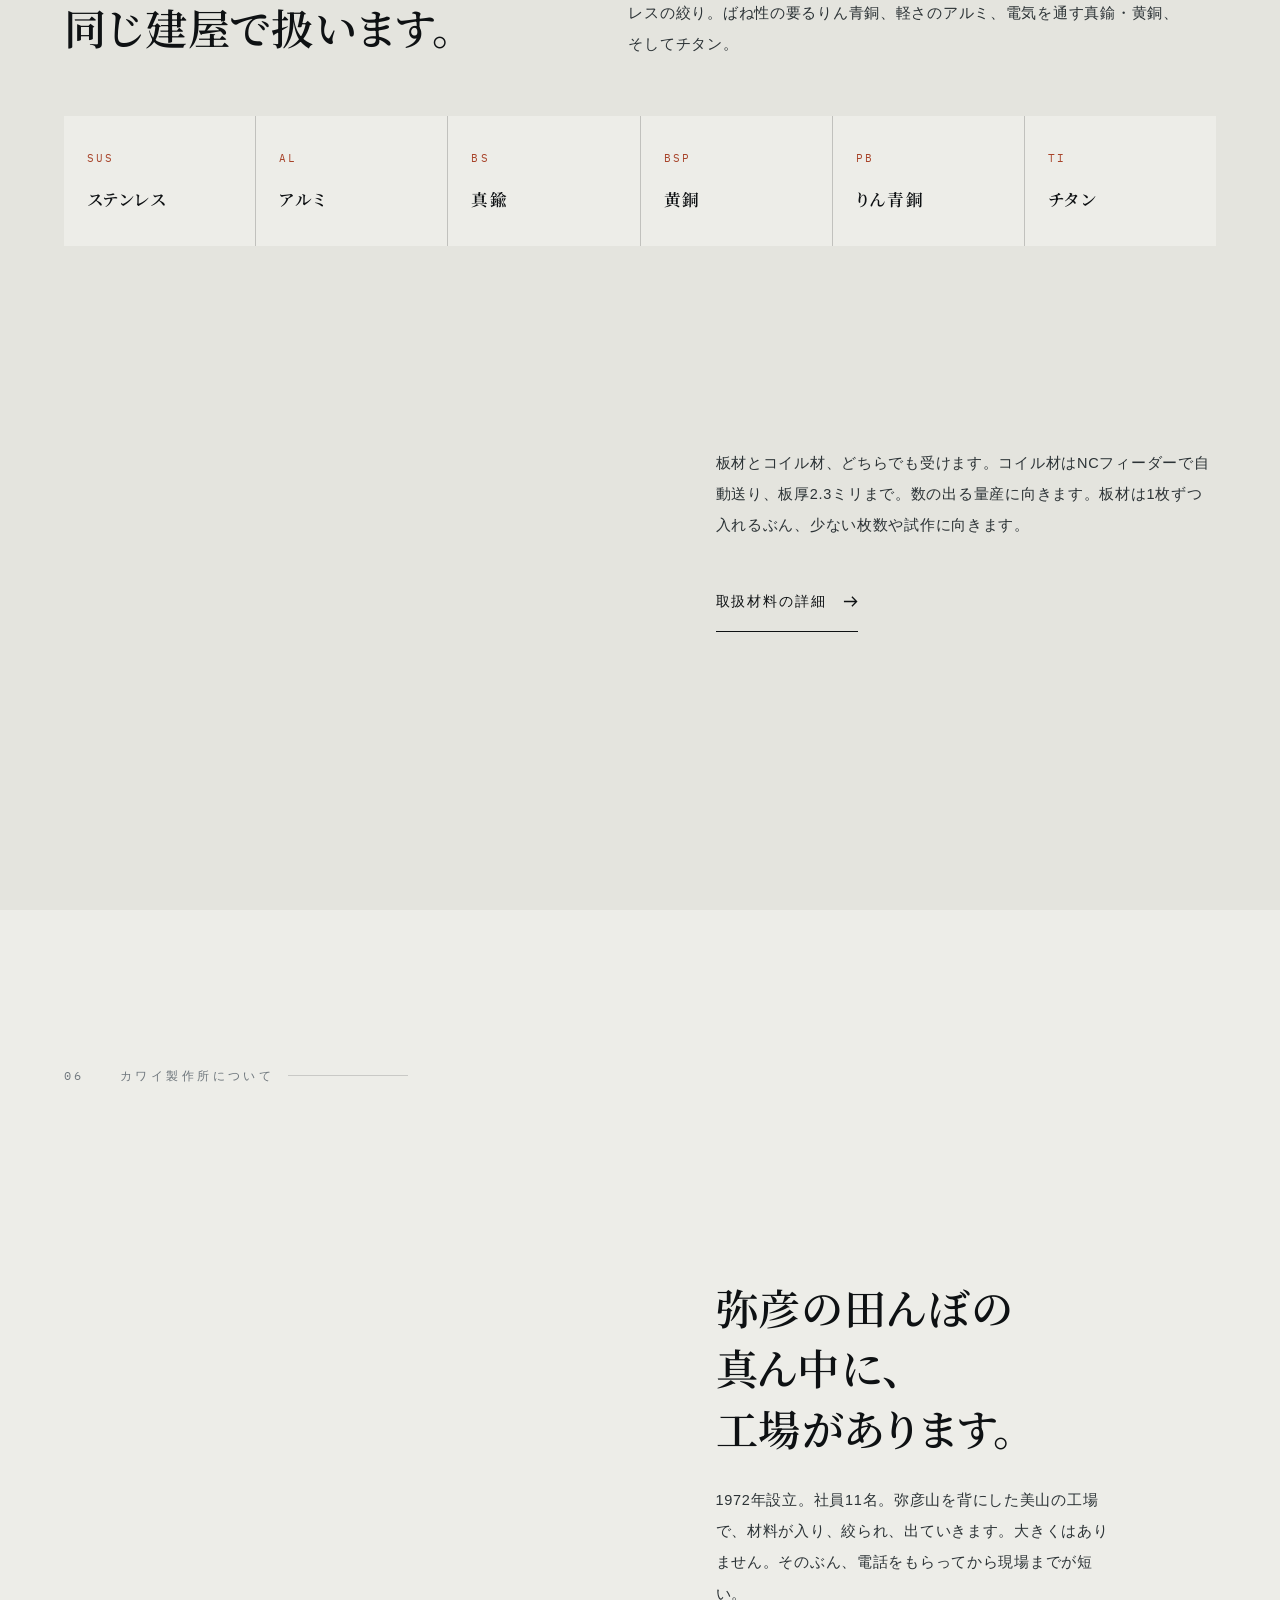
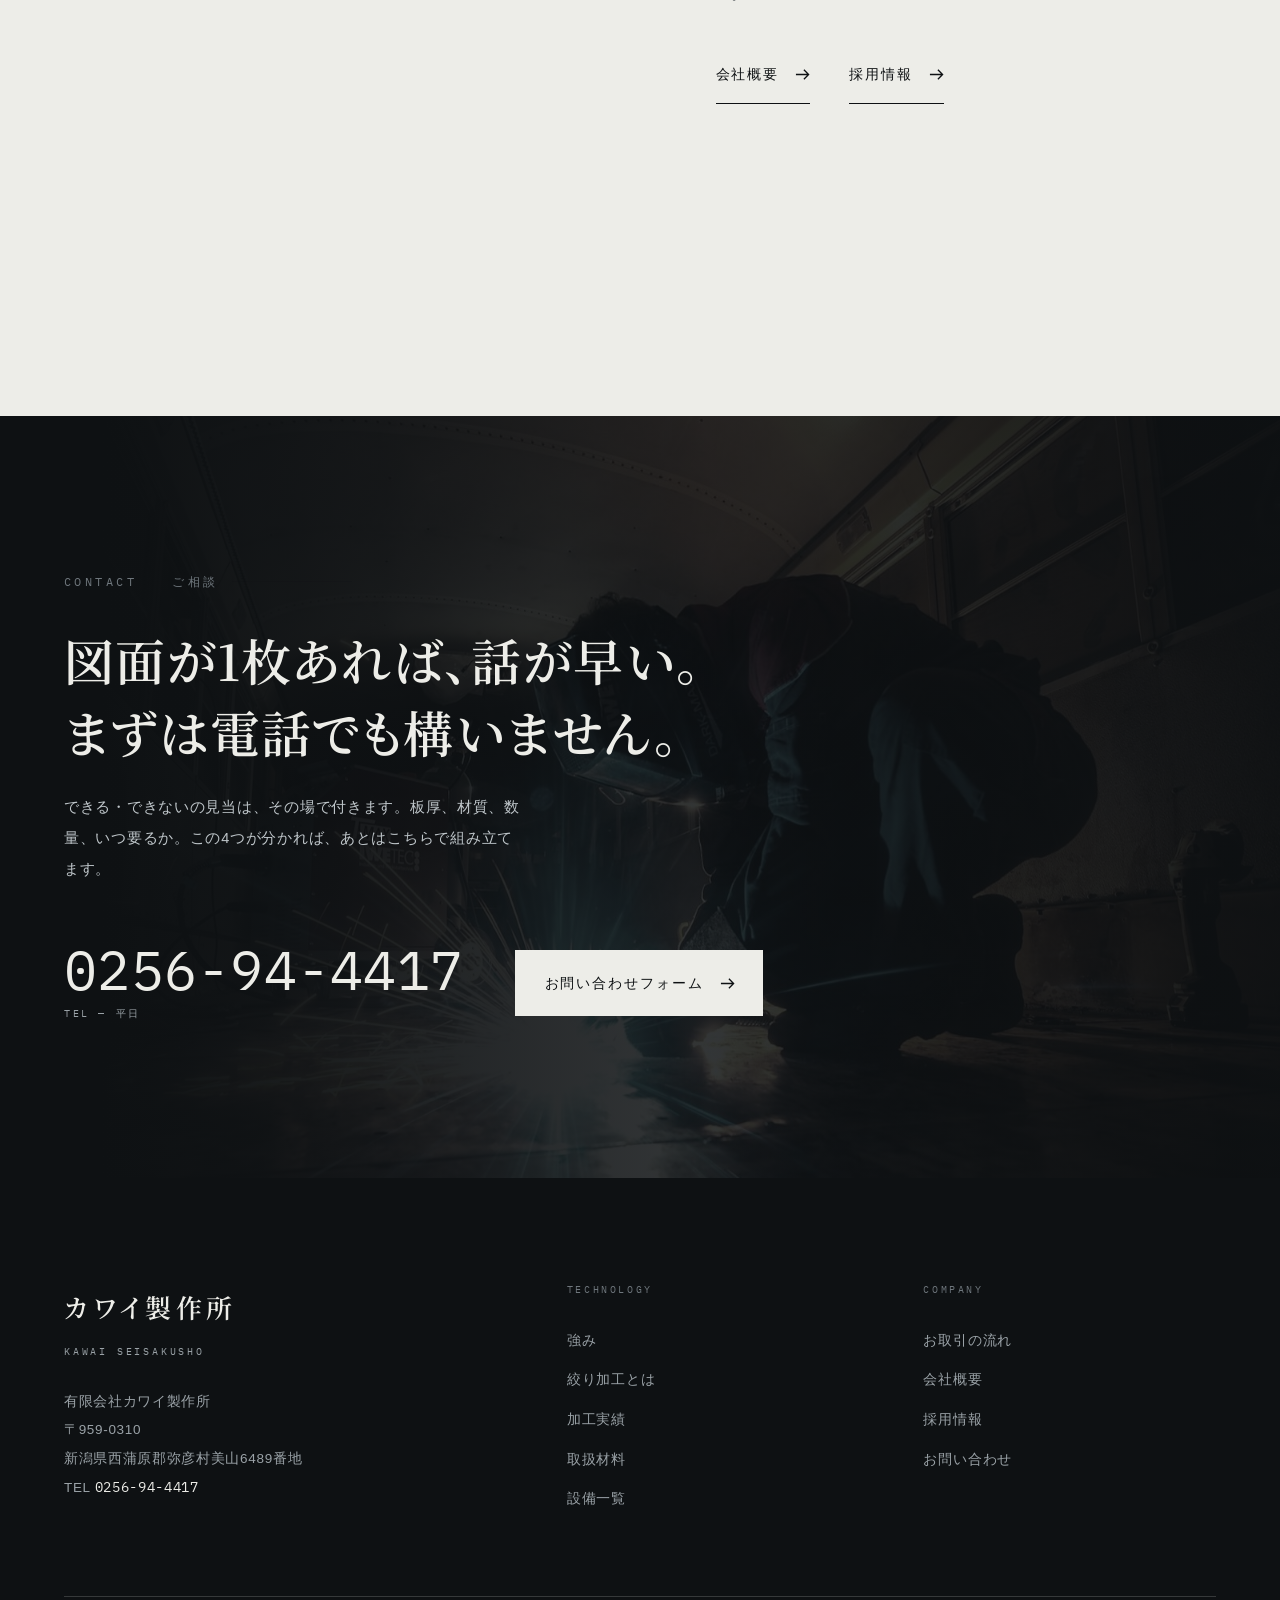
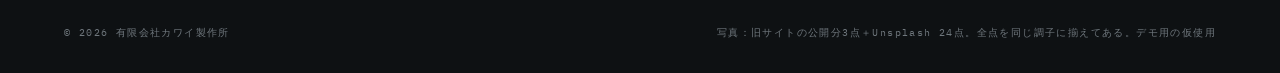
==== commit 4ce29d14: "動く背景と絞りの断面図を足し、デモの断りを小さな札にした ・墨の面に方眼を敷いた。カーソルの周りだけ点が起きる（hp-seisaku の型5） ・@view-transition。10枚が1枚のように" ====
--- a/index.html
+++ b/index.html
@@ -19,7 +19,7 @@
 <link rel="preconnect" href="https://fonts.gstatic.com" crossorigin>
 <!-- 和文も読む。Google Fonts は文字の範囲ごとに分けて配るので、1ページぶんだけ落ちてくる -->
 <link href="https://fonts.googleapis.com/css2?family=IBM+Plex+Mono:wght@600&family=Noto+Serif+JP:wght@600&display=swap" rel="stylesheet">
-<link rel="stylesheet" href="assets/site.css?v=20260905a">
+<link rel="stylesheet" href="assets/site.css?v=20260906a">
 <script type="application/ld+json">
 {
   "@context": "https://schema.org",
@@ -95,7 +95,12 @@
     <p class="sec-no"><span>01</span>&nbsp;&nbsp;何をしているか</p>
     <div class="two two--l two--top">
       <h2 class="t-l rv">難しいのは、<br>薄いこと。</h2>
-      <p class="t-s rv rv-1" style="max-width:30em">板が薄いほど、絞れば割れ、押さえればしわが寄ります。逃げ場が狭い。カワイ製作所が引き受けてきたのは、その狭いところです。</p>
+      <div>
+        <p class="t-s rv rv-1" style="max-width:30em">板が薄いほど、絞れば割れ、押さえればしわが寄ります。逃げ場が狭い。カワイ製作所が引き受けてきたのは、その狭いところです。</p>
+        <p class="t-s rv rv-1" style="max-width:30em;margin-top:18px">プレス加工の相談は、たいていこの3つのどれかで始まります。</p>
+        <ul class="voice rv rv-2"><li>「薄いので、割れると言われた」</li><li>「工程ごとに会社が分かれて、納期が読めない」</li><li>「急ぎが重なって、どこも手が空いていない」</li></ul>
+        <p class="t-s rv rv-2" style="max-width:30em">下に置いた3つが、その答えです。</p>
+      </div>
     </div>
   </div>
   <div class="wrap"><div class="stack"><article class="st">
@@ -236,16 +241,14 @@
 </footer>
 
 <!-- ▼ デモサイトのときだけ。本番では common.py の DEMO を False にする -->
-<div class="demo-bar" id="demobar">
-  <span><b>これはデモサイトです。</b>掲載内容と写真は公開情報をもとにした制作イメージで、実際の営業内容とは異なる場合があります。制作：NextRay</span>
-  <button id="demoClose" type="button">CLOSE</button>
+<button class="demo-tag" type="button" popovertarget="demoNote" title="これはデモサイトです。掲載内容と写真は公開情報をもとにした制作イメージで、実際の営業内容とは異なる場合があります。制作：NextRay">デモサイト</button>
+<div class="demo-note" id="demoNote" popover>
+  <p><b>これはデモサイトです。</b>掲載内容と写真は公開情報をもとにした制作イメージで、実際の営業内容とは異なる場合があります。</p>
+  <p class="demo-by">制作：NextRay</p>
+  <button type="button" popovertarget="demoNote" popovertargetaction="hide">閉じる</button>
 </div>
-<script>
-(function(){var b=document.getElementById('demobar'),c=document.getElementById('demoClose');
-if(c){c.addEventListener('click',function(){b.hidden=true});}})();
-</script>
 <!-- ▲ -->
 
-<script src="assets/site.js?v=20260905a"></script>
+<script src="assets/site.js?v=20260906a"></script>
 </body>
 </html>
--- a/assets/site.css
+++ b/assets/site.css
@@ -47,6 +47,16 @@
 html{-webkit-text-size-adjust:100%;scroll-behavior:smooth}
 @media (prefers-reduced-motion:reduce){html{scroll-behavior:auto}}
 
+/* --------------------------------------------------- ページの繋がり
+   10枚が1枚に見える。対応していない端末はただの遷移になるだけで、壊れない。
+   ⚠️ file:// では効かない。サーバー越しに見る */
+@view-transition{navigation:auto}
+::view-transition-old(root){animation:.2s ease both vtOut}
+::view-transition-new(root){animation:.34s cubic-bezier(.2,.7,.3,1) both vtIn}
+@keyframes vtOut{to{opacity:0}}
+@keyframes vtIn{from{opacity:0;transform:translateY(12px)}}
+@media (prefers-reduced-motion:reduce){@view-transition{navigation:none}}
+
 body{
   margin:0;
   background:var(--paper);
@@ -102,10 +112,24 @@
 .rel{position:relative}
 .sec{padding-block:var(--sec-y)}
 .sec--tight{padding-block:clamp(56px,8vw,120px)}
-.sec--ink{background:var(--ink);color:var(--paper)}
+.sec--ink{background:var(--ink);color:var(--paper);position:relative;isolation:isolate}
 .sec--ink .t-s{color:#B9C0C4}
 .sec--ink .t-xs{color:var(--steel-2)}
 .sec--paper2{background:var(--paper-2)}
+
+/* 方眼。図面の紙を敷く。墨の面にだけ出し、写真の上には出さない。
+   カーソルの周りだけ点が起きる。⚠️ pointer-events:none を外すとリンクが押せなくなる */
+.sec--ink::before{
+  content:"";position:absolute;inset:0;z-index:-1;pointer-events:none;
+  background-image:radial-gradient(rgba(237,237,232,.8) 1.15px,transparent 1.15px);
+  background-size:30px 30px;
+  -webkit-mask-image:radial-gradient(330px at var(--mx,50%) var(--my,42%),#000 0%,transparent 76%);
+  mask-image:radial-gradient(330px at var(--mx,50%) var(--my,42%),#000 0%,transparent 76%);
+}
+/* カーソルの無い端末では、薄く全面に敷いて止める */
+@media (hover:none){
+  .sec--ink::before{-webkit-mask-image:none;mask-image:none;opacity:.11}
+}
 
 /* 画面の端まで断ち切る */
 .bleed-r{margin-right:calc(-1 * var(--edge))}
@@ -443,6 +467,45 @@
   .tbl td+td{padding-left:0;padding-top:0}
 }
 
+/* 発注側の言い分。囲わない。弁柄の縦線1本で束ねる */
+.voice{margin:26px 0 22px;padding-left:clamp(16px,1.6vw,24px);
+  border-left:2px solid var(--rust);display:grid;gap:13px;max-width:30em}
+.voice li{font-family:var(--jp-serif);font-weight:600;letter-spacing:.02em;
+  font-size:clamp(15.5px,1.3vw,19px);line-height:1.78;word-break:auto-phrase}
+.sec--ink .voice{border-left-color:var(--rust-lt)}
+
+/* --------------------------------------------------------------- 図
+   写真では絞りの仕組みが写らない。型と板の断面は図で見せる。
+   墨＝型、弁柄＝板。サイト全体の色の決まりをそのまま持ち込んである */
+.dgm{margin:0}
+.dgm svg{width:100%;height:auto;display:block;overflow:visible}
+.dg-t{fill:var(--ink-3)}
+.dg-s{fill:none;stroke:var(--rust);stroke-width:5;stroke-linecap:round;stroke-linejoin:round}
+.dg-a{fill:none;stroke:var(--steel);stroke-width:1.4;stroke-dasharray:5 6;
+  animation:dgflow 1.9s linear infinite}
+.dg-h{fill:none;stroke:var(--steel);stroke-width:1.4;stroke-linecap:round;stroke-linejoin:round}
+.dg-g{fill:none;stroke:var(--line);stroke-width:1;stroke-dasharray:3 4}
+.dg-x{fill:none;stroke:var(--steel-2);stroke-width:1.4;stroke-linecap:round}
+.dg-l text{font-family:var(--mono);font-size:11px;fill:var(--steel);letter-spacing:.1em}
+@keyframes dgflow{to{stroke-dashoffset:-22}}
+.dgm figcaption{margin-top:14px;font-size:12.5px;line-height:1.9;color:var(--steel);
+  letter-spacing:.06em;border-top:1px solid var(--line);padding-top:12px}
+.sec--ink .dg-t{fill:var(--ink-3)}
+.sec--ink .dg-s{stroke:var(--rust-lt)}
+.sec--ink .dgm figcaption{border-top-color:var(--line-i);color:var(--steel-2)}
+
+/* 工程割り。断面が1つずつ深くなる */
+.stps{display:grid;grid-template-columns:repeat(4,1fr);gap:clamp(9px,1.2vw,18px)}
+.stp{margin:0}
+.stp svg{width:100%;height:auto;display:block;background:var(--paper-3);
+  border:1px solid var(--line-2)}
+.stp figcaption{margin-top:12px;font-size:12.5px;line-height:1.7;letter-spacing:.05em}
+.stp figcaption span{display:block;font-family:var(--mono);font-size:10px;color:var(--rust);
+  letter-spacing:.2em;margin-bottom:5px}
+@media (max-width:639px){
+  .stps{grid-template-columns:1fr 1fr;gap:16px}
+}
+
 /* --------------------------------------------------------------- 注記 */
 .note{
   border-left:2px solid var(--rust);padding:clamp(20px,2.2vw,28px) clamp(20px,2.4vw,32px);
@@ -512,18 +575,40 @@
   border-top:1px solid var(--line-i);padding-block:26px 30px;
   font-family:var(--mono);font-size:10px;letter-spacing:.14em;color:var(--steel)}
 
-/* --------------------------------------------------------------- デモの断り */
-.demo-bar{
-  position:fixed;left:0;right:0;bottom:0;z-index:80;
-  display:flex;align-items:center;justify-content:space-between;gap:18px;
-  padding:11px var(--gut);background:var(--ink-2);color:var(--steel-2);
-  border-top:1px solid var(--line-i);font-size:11.5px;line-height:1.7;letter-spacing:.04em;
-}
-.demo-bar b{color:var(--paper);font-weight:500}
-.demo-bar button{font-family:var(--mono);font-size:10px;letter-spacing:.18em;color:var(--steel-2);
-  border:1px solid var(--line-i);padding:6px 12px;white-space:nowrap;transition:color .3s,border-color .3s}
-.demo-bar button:hover{color:var(--paper);border-color:var(--paper)}
-@media (max-width:639px){.demo-bar{font-size:10.5px;padding:9px 16px}}
+/* --------------------------------------------------------------- デモの断り
+   ⚠️ 2026-09-06、代表の指示で全幅の帯をやめ、右下の小さな札にした。
+      断りの中身は消していない。札を押すと全文が開く（popover、JS 0行） */
+.demo-tag{
+  position:fixed;right:14px;bottom:14px;z-index:80;
+  display:inline-flex;align-items:center;gap:8px;
+  font-family:var(--mono);font-size:10px;letter-spacing:.18em;
+  color:var(--steel-2);background:rgba(14,17,19,.86);
+  border:1px solid var(--line-i);padding:7px 11px;
+  -webkit-backdrop-filter:blur(4px);backdrop-filter:blur(4px);
+  transition:color .3s,border-color .3s;
+}
+.demo-tag::before{content:"";width:5px;height:5px;border-radius:50%;background:var(--rust-lt)}
+.demo-tag:hover{color:var(--paper);border-color:var(--steel)}
+
+.demo-note{
+  border:1px solid var(--line-i);padding:clamp(22px,3vw,32px);
+  background:var(--ink-2);color:var(--steel-2);
+  max-width:min(430px,calc(100vw - 32px));
+  font-size:13px;line-height:1.95;letter-spacing:.03em;
+  opacity:1;transform:none;
+  transition:opacity .3s,transform .3s,overlay .3s allow-discrete,display .3s allow-discrete;
+}
+@starting-style{.demo-note:popover-open{opacity:0;transform:translateY(10px)}}
+.demo-note:not(:popover-open){opacity:0;transform:translateY(10px)}
+.demo-note b{color:var(--paper);font-weight:500}
+.demo-note .demo-by{font-family:var(--mono);font-size:10.5px;letter-spacing:.18em;
+  color:var(--steel);margin-top:14px}
+.demo-note button{margin-top:20px;font-family:var(--mono);font-size:10px;letter-spacing:.18em;
+  color:var(--steel-2);border:1px solid var(--line-i);padding:7px 14px;
+  transition:color .3s,border-color .3s}
+.demo-note button:hover{color:var(--paper);border-color:var(--paper)}
+.demo-note::backdrop{background:rgba(10,13,15,.66)}
+@media (prefers-reduced-motion:reduce){.demo-note{transition:none}}
 
 /* --------------------------------------------------------------- 出方 */
 .rv{opacity:0;transform:translateY(22px);
@@ -539,4 +624,7 @@
   .cue i::after{animation:none}
   .marq-t{animation:none!important}
   .hero-bg img,.ph-bg img{transform:none!important}
-}
+  /* 方眼は追わせない。薄く敷いたまま止める */
+  .sec--ink::before{-webkit-mask-image:none!important;mask-image:none!important;opacity:.11;transition:none}
+  .dg-a{animation:none!important}
+}
